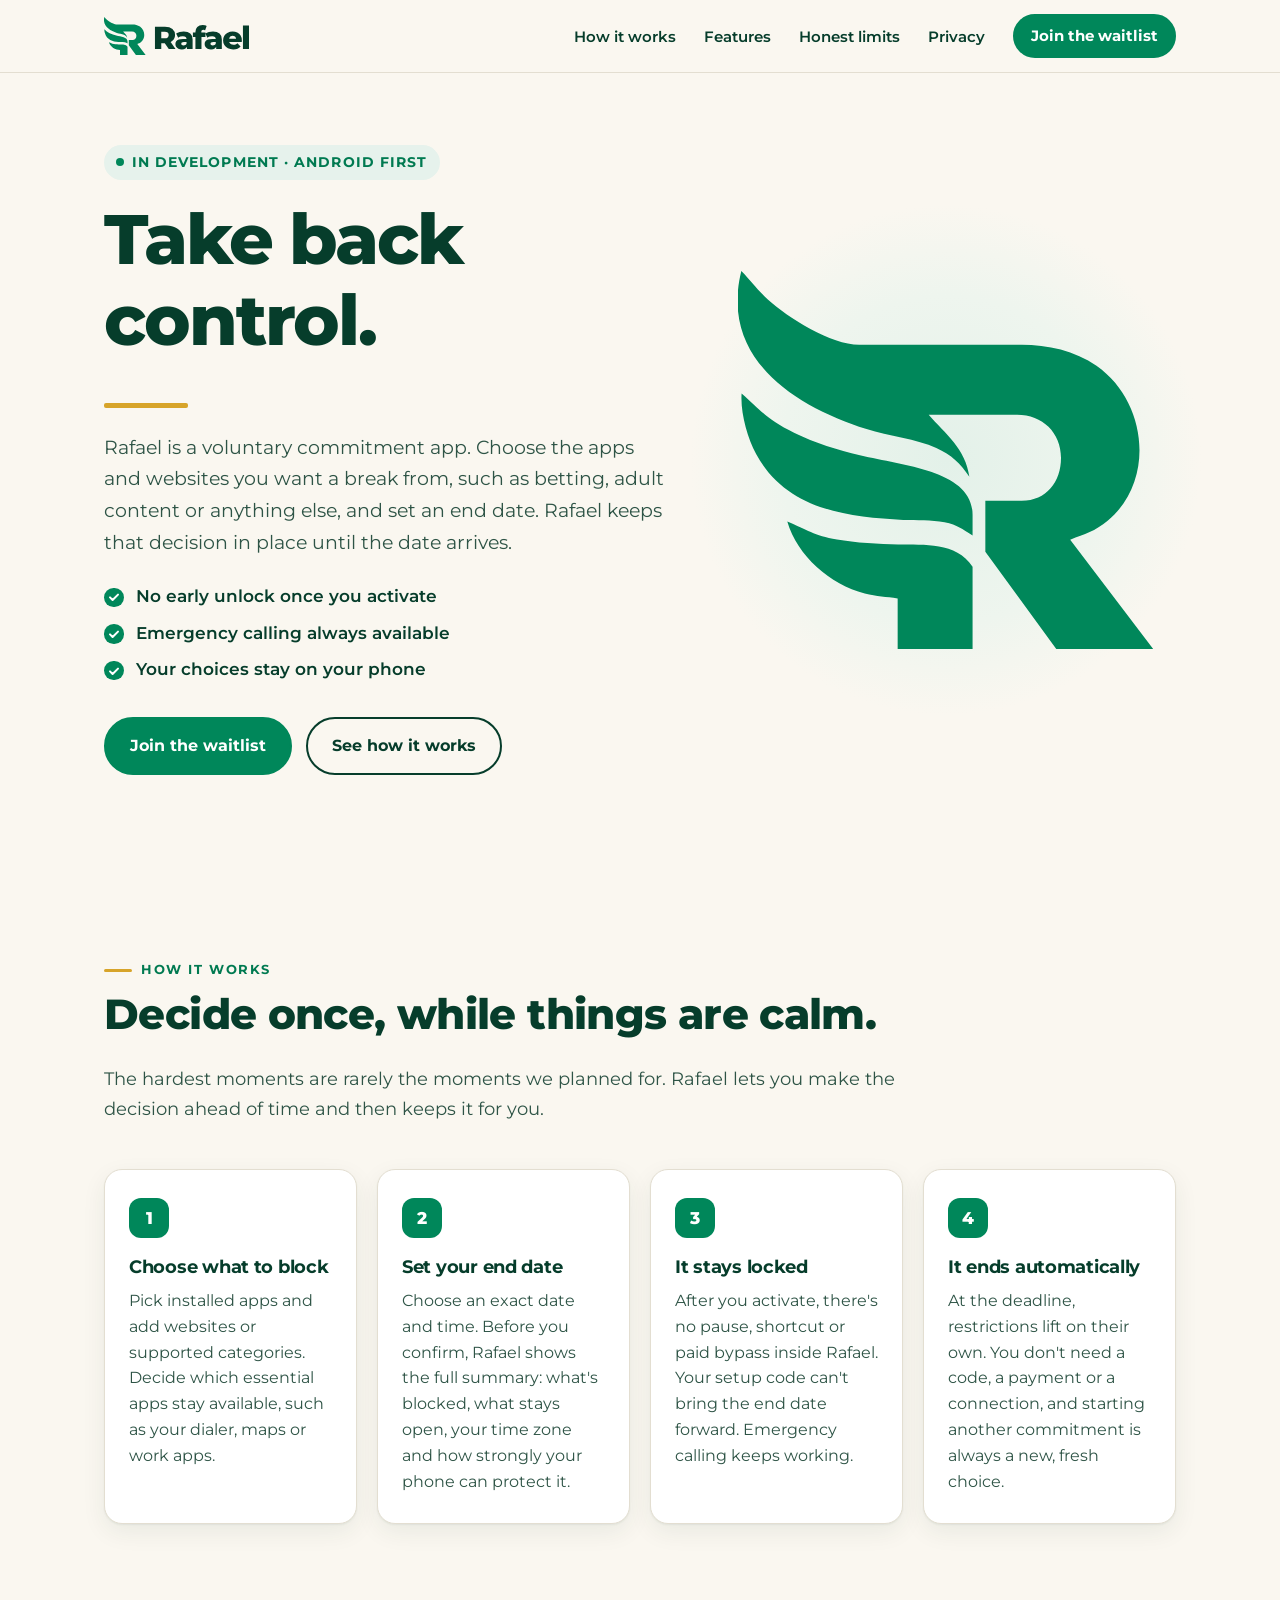
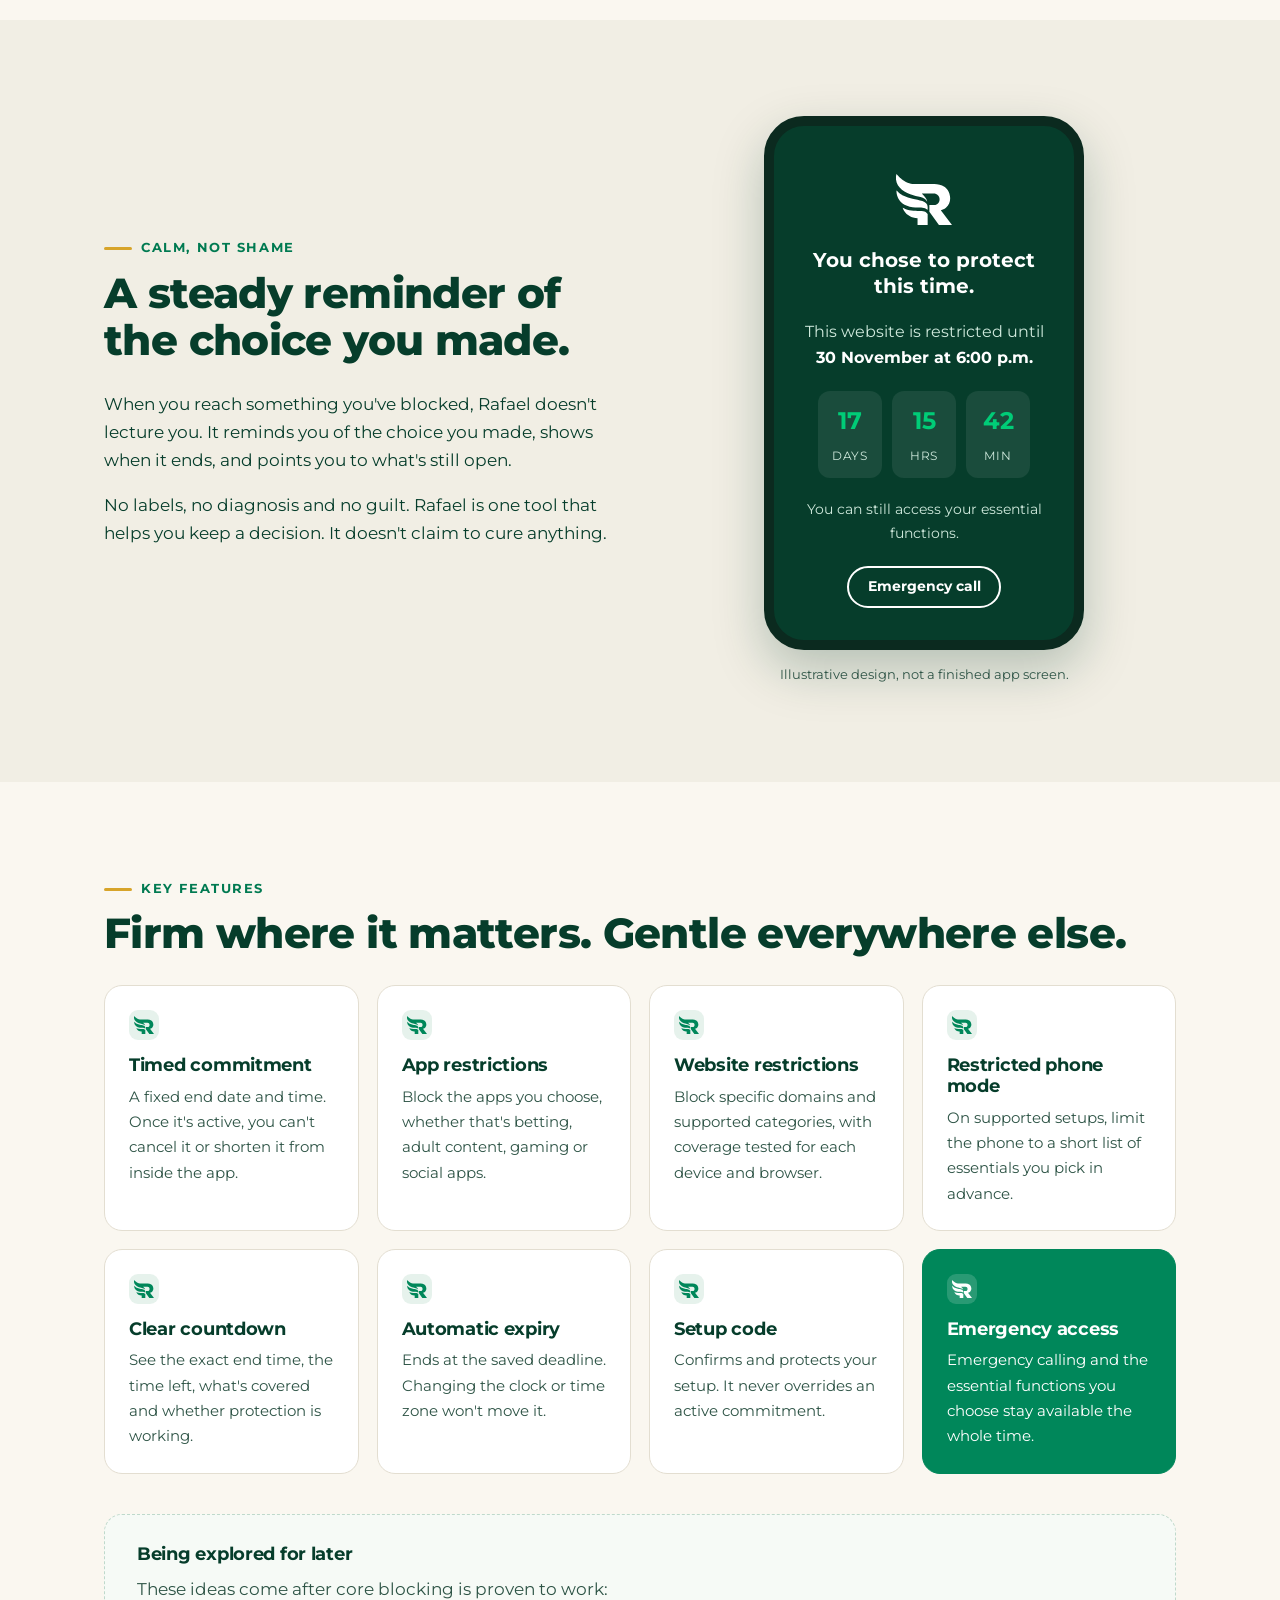
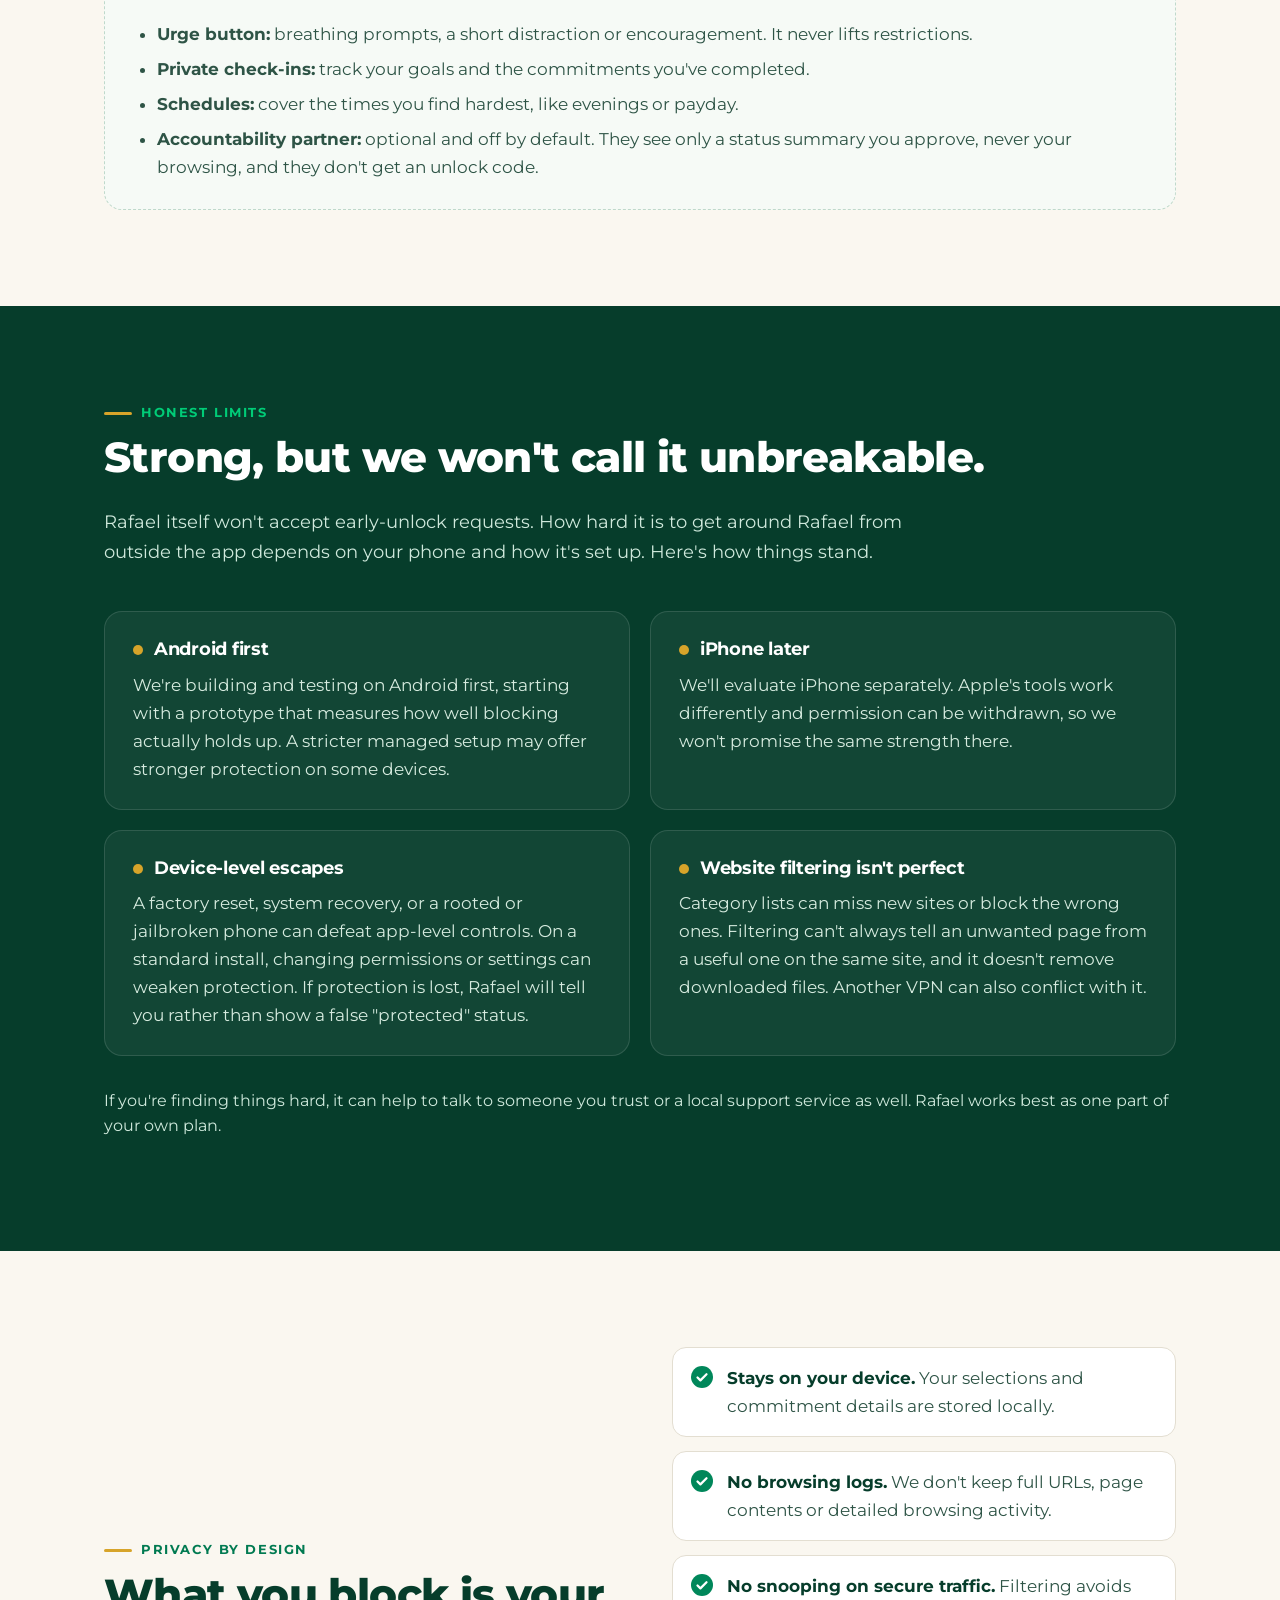
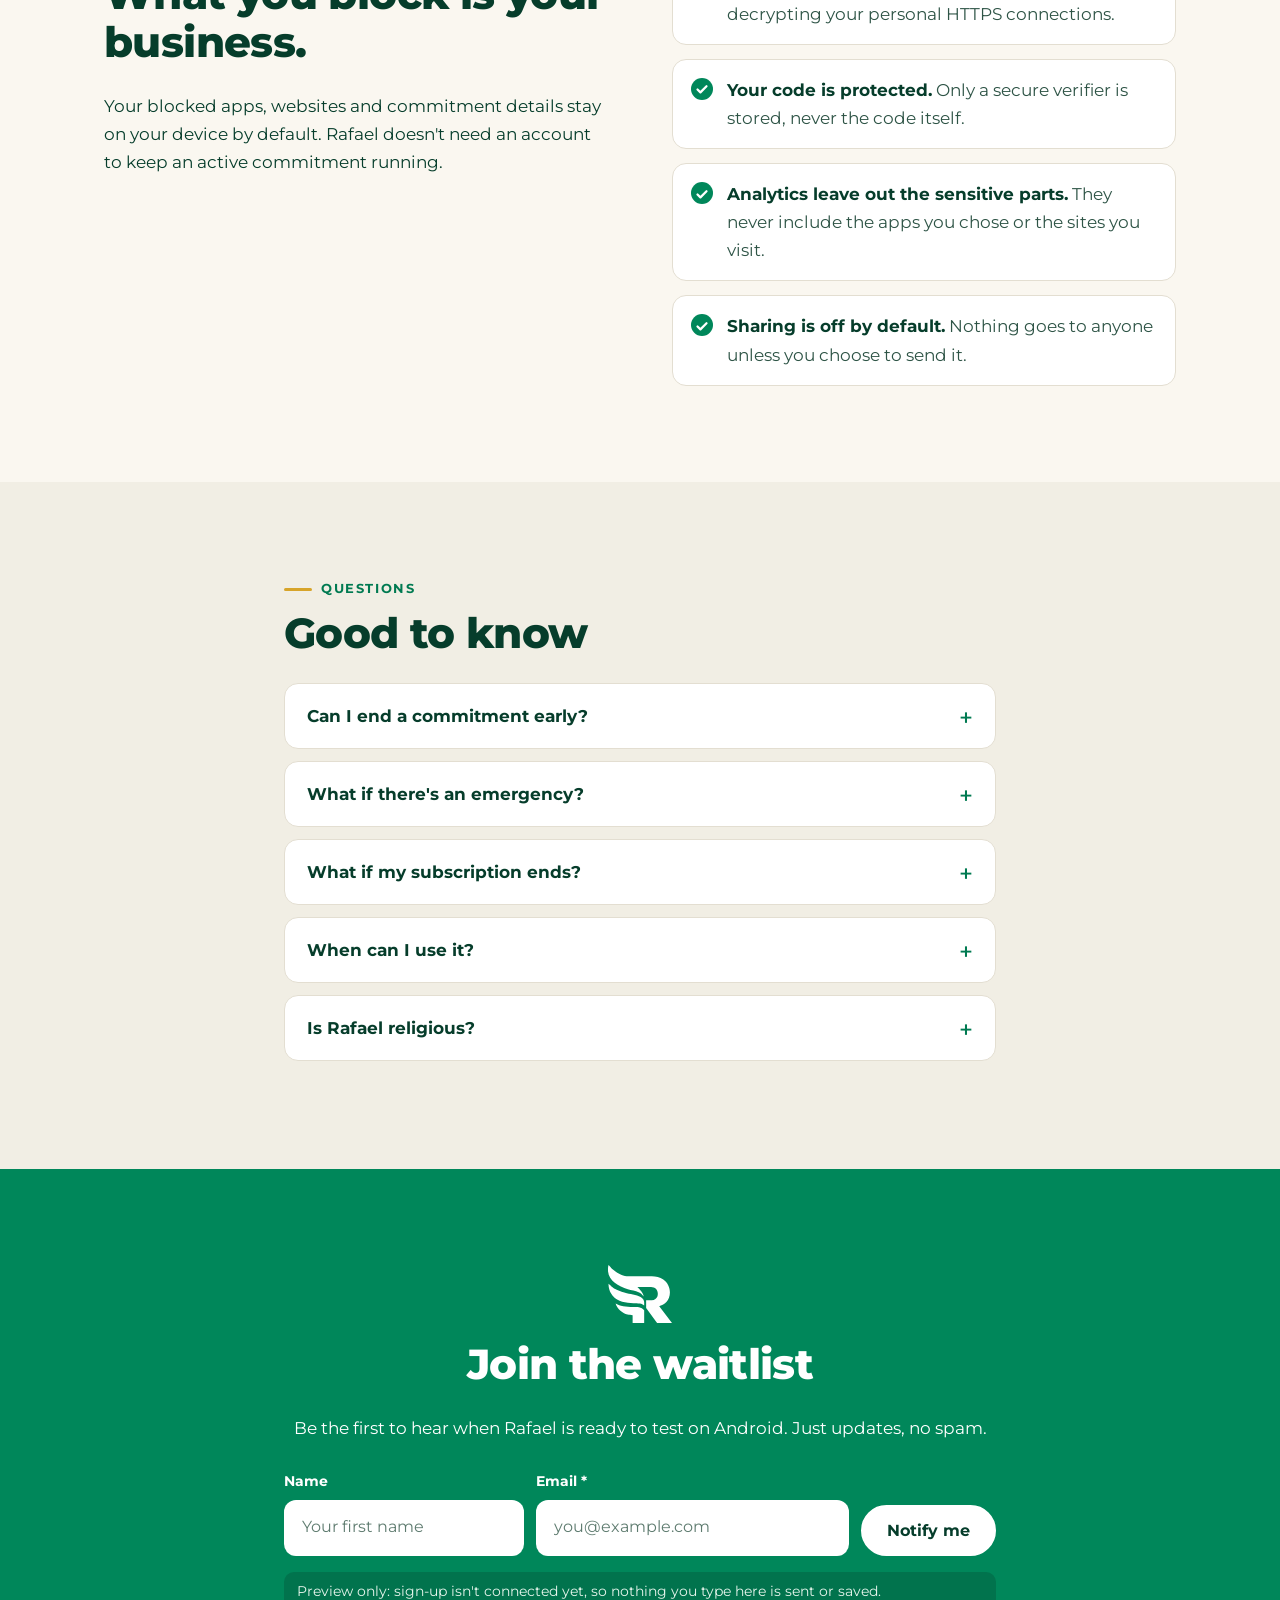
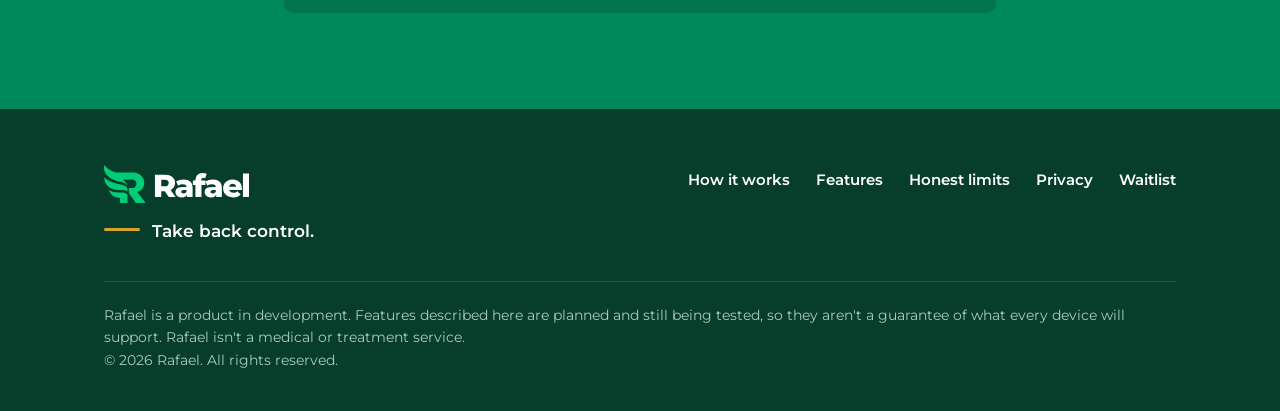
==== index.html @ dcd9e3f6 "Add Rafael landing page for GitHub Pages Static site at the repo root with a userafael.com CNAME and" ====
<!doctype html>
<html lang="en">
<head>
  <meta charset="utf-8">
  <meta name="viewport" content="width=device-width, initial-scale=1">
  <title>Rafael · Take back control.</title>
  <meta name="description" content="Rafael is a voluntary, timed commitment app. Choose the apps and websites you want a break from, set an end date, and Rafael holds the line until it ends. Android first.">
  <meta name="theme-color" content="#063D2B">

  <!-- Favicons -->
  <link rel="icon" href="favicon.ico" sizes="16x16 32x32 48x48">
  <link rel="icon" type="image/svg+xml" href="assets/icons/favicon.svg">
  <link rel="icon" type="image/png" sizes="32x32" href="assets/icons/favicon-32.png">
  <link rel="icon" type="image/png" sizes="16x16" href="assets/icons/favicon-16.png">
  <link rel="apple-touch-icon" sizes="180x180" href="assets/icons/apple-touch-icon.png">
  <link rel="manifest" href="site.webmanifest">

  <!-- Open Graph / social. Absolute URLs for userafael.com. -->
  <meta property="og:type" content="website">
  <meta property="og:site_name" content="Rafael">
  <meta property="og:title" content="Rafael · Take back control.">
  <meta property="og:description" content="A firm, private, timed commitment blocker for gambling, porn and other unwanted apps and websites. Android first.">
  <meta property="og:url" content="https://userafael.com/">
  <meta property="og:image" content="https://userafael.com/assets/img/og-image.png">
  <meta property="og:image:width" content="1200">
  <meta property="og:image:height" content="630">
  <meta property="og:image:alt" content="Rafael logo, a bold R with a guardian wing, and the tagline Take back control.">
  <meta name="twitter:card" content="summary_large_image">
  <meta name="twitter:title" content="Rafael · Take back control.">
  <meta name="twitter:description" content="A firm, private, timed commitment blocker. Android first.">
  <meta name="twitter:image" content="https://userafael.com/assets/img/og-image.png">

  <link rel="preload" href="assets/fonts/Montserrat-Variable-latin.woff2" as="font" type="font/woff2" crossorigin>
  <link rel="stylesheet" href="styles.css">
</head>
<body>
  <a class="skip" href="#main">Skip to content</a>

  <header class="site-header">
    <div class="wrap header-inner">
      <a class="brand" href="#top" aria-label="Rafael home"><img src="assets/img/logo.svg" alt="Rafael" width="150" height="38"></a>
      <nav class="nav" aria-label="Main">
        <button class="nav-toggle" aria-expanded="false" aria-controls="nav-links"><span class="sr-only">Menu</span><span class="bars" aria-hidden="true"></span></button>
        <ul id="nav-links">
          <li><a href="#how">How it works</a></li>
          <li><a href="#features">Features</a></li>
          <li><a href="#limits">Honest limits</a></li>
          <li><a href="#privacy">Privacy</a></li>
          <li><a class="btn btn-small" href="#waitlist">Join the waitlist</a></li>
        </ul>
      </nav>
    </div>
  </header>

  <main id="main">
    <!-- HERO -->
    <section class="hero" id="top">
      <div class="wrap hero-grid">
        <div class="hero-copy">
          <p class="eyebrow"><span class="dot" aria-hidden="true"></span> In development · Android first</p>
          <h1>Take back control.</h1>
          <span class="gold-rule" aria-hidden="true"></span>
          <p class="lead">Rafael is a voluntary commitment app. Choose the apps and websites you want a break from, such as betting, adult content or anything else, and set an end date. Rafael keeps that decision in place until the date arrives.</p>
          <ul class="hero-points">
            <li>No early unlock once you activate</li>
            <li>Emergency calling always available</li>
            <li>Your choices stay on your phone</li>
          </ul>
          <div class="cta-row">
            <a class="btn" href="#waitlist">Join the waitlist</a>
            <a class="btn btn-ghost" href="#how">See how it works</a>
          </div>
        </div>
        <div class="hero-art" aria-hidden="true">
          <div class="halo"></div>
          <img class="hero-mark" src="assets/img/mark-emerald.svg" alt="" width="439" height="400">
        </div>
      </div>
    </section>

    <!-- HOW IT WORKS -->
    <section class="section" id="how" aria-labelledby="how-title">
      <div class="wrap">
        <p class="kicker">How it works</p>
        <h2 id="how-title">Decide once, while things are calm.</h2>
        <p class="section-lead">The hardest moments are rarely the moments we planned for. Rafael lets you make the decision ahead of time and then keeps it for you.</p>
        <ol class="steps">
          <li class="step">
            <span class="step-n">1</span>
            <h3>Choose what to block</h3>
            <p>Pick installed apps and add websites or supported categories. Decide which essential apps stay available, such as your dialer, maps or work apps.</p>
          </li>
          <li class="step">
            <span class="step-n">2</span>
            <h3>Set your end date</h3>
            <p>Choose an exact date and time. Before you confirm, Rafael shows the full summary: what's blocked, what stays open, your time zone and how strongly your phone can protect it.</p>
          </li>
          <li class="step">
            <span class="step-n">3</span>
            <h3>It stays locked</h3>
            <p>After you activate, there's no pause, shortcut or paid bypass inside Rafael. Your setup code can't bring the end date forward. Emergency calling keeps working.</p>
          </li>
          <li class="step">
            <span class="step-n">4</span>
            <h3>It ends automatically</h3>
            <p>At the deadline, restrictions lift on their own. You don't need a code, a payment or a connection, and starting another commitment is always a new, fresh choice.</p>
          </li>
        </ol>
      </div>
    </section>

    <!-- BLOCKED SCREEN EXAMPLE -->
    <section class="section section-tint" aria-labelledby="calm-title">
      <div class="wrap split">
        <div>
          <p class="kicker">Calm, not shame</p>
          <h2 id="calm-title">A steady reminder of the choice you made.</h2>
          <p>When you reach something you've blocked, Rafael doesn't lecture you. It reminds you of the choice you made, shows when it ends, and points you to what's still open.</p>
          <p>No labels, no diagnosis and no guilt. Rafael is one tool that helps you keep a decision. It doesn't claim to cure anything.</p>
        </div>
        <figure class="phone" aria-label="Example of a Rafael blocked screen">
          <div class="phone-screen">
            <img src="assets/img/mark-white.svg" alt="" width="64" height="58" class="phone-mark">
            <p class="phone-title">You chose to protect this time.</p>
            <p class="phone-body">This website is restricted until <strong>30 November at 6:00&nbsp;p.m.</strong></p>
            <div class="phone-count" aria-hidden="true">
              <div><b>17</b><span>days</span></div><div><b>15</b><span>hrs</span></div><div><b>42</b><span>min</span></div>
            </div>
            <p class="phone-note">You can still access your essential functions.</p>
            <span class="phone-btn">Emergency call</span>
          </div>
          <figcaption>Illustrative design, not a finished app screen.</figcaption>
        </figure>
      </div>
    </section>

    <!-- FEATURES -->
    <section class="section" id="features" aria-labelledby="features-title">
      <div class="wrap">
        <p class="kicker">Key features</p>
        <h2 id="features-title">Firm where it matters. Gentle everywhere else.</h2>
        <div class="cards">
          <article class="card"><h3>Timed commitment</h3><p>A fixed end date and time. Once it's active, you can't cancel it or shorten it from inside the app.</p></article>
          <article class="card"><h3>App restrictions</h3><p>Block the apps you choose, whether that's betting, adult content, gaming or social apps.</p></article>
          <article class="card"><h3>Website restrictions</h3><p>Block specific domains and supported categories, with coverage tested for each device and browser.</p></article>
          <article class="card"><h3>Restricted phone mode</h3><p>On supported setups, limit the phone to a short list of essentials you pick in advance.</p></article>
          <article class="card"><h3>Clear countdown</h3><p>See the exact end time, the time left, what's covered and whether protection is working.</p></article>
          <article class="card"><h3>Automatic expiry</h3><p>Ends at the saved deadline. Changing the clock or time zone won't move it.</p></article>
          <article class="card"><h3>Setup code</h3><p>Confirms and protects your setup. It never overrides an active commitment.</p></article>
          <article class="card card-accent"><h3>Emergency access</h3><p>Emergency calling and the essential functions you choose stay available the whole time.</p></article>
        </div>
        <div class="later">
          <h3>Being explored for later</h3>
          <p>These ideas come after core blocking is proven to work:</p>
          <ul>
            <li><strong>Urge button:</strong> breathing prompts, a short distraction or encouragement. It never lifts restrictions.</li>
            <li><strong>Private check-ins:</strong> track your goals and the commitments you've completed.</li>
            <li><strong>Schedules:</strong> cover the times you find hardest, like evenings or payday.</li>
            <li><strong>Accountability partner:</strong> optional and off by default. They see only a status summary you approve, never your browsing, and they don't get an unlock code.</li>
          </ul>
        </div>
      </div>
    </section>

    <!-- HONEST LIMITS -->
    <section class="section section-forest" id="limits" aria-labelledby="limits-title">
      <div class="wrap">
        <p class="kicker kicker-light">Honest limits</p>
        <h2 id="limits-title">Strong, but we won't call it unbreakable.</h2>
        <p class="section-lead">Rafael itself won't accept early-unlock requests. How hard it is to get around Rafael from outside the app depends on your phone and how it's set up. Here's how things stand.</p>
        <div class="limits-grid">
          <div class="limit">
            <h3>Android first</h3>
            <p>We're building and testing on Android first, starting with a prototype that measures how well blocking actually holds up. A stricter managed setup may offer stronger protection on some devices.</p>
          </div>
          <div class="limit">
            <h3>iPhone later</h3>
            <p>We'll evaluate iPhone separately. Apple's tools work differently and permission can be withdrawn, so we won't promise the same strength there.</p>
          </div>
          <div class="limit">
            <h3>Device-level escapes</h3>
            <p>A factory reset, system recovery, or a rooted or jailbroken phone can defeat app-level controls. On a standard install, changing permissions or settings can weaken protection. If protection is lost, Rafael will tell you rather than show a false "protected" status.</p>
          </div>
          <div class="limit">
            <h3>Website filtering isn't perfect</h3>
            <p>Category lists can miss new sites or block the wrong ones. Filtering can't always tell an unwanted page from a useful one on the same site, and it doesn't remove downloaded files. Another VPN can also conflict with it.</p>
          </div>
        </div>
        <p class="fine">If you're finding things hard, it can help to talk to someone you trust or a local support service as well. Rafael works best as one part of your own plan.</p>
      </div>
    </section>

    <!-- PRIVACY -->
    <section class="section" id="privacy" aria-labelledby="privacy-title">
      <div class="wrap split">
        <div>
          <p class="kicker">Privacy by design</p>
          <h2 id="privacy-title">What you block is your business.</h2>
          <p>Your blocked apps, websites and commitment details stay on your device by default. Rafael doesn't need an account to keep an active commitment running.</p>
        </div>
        <ul class="checks">
          <li><strong>Stays on your device.</strong> Your selections and commitment details are stored locally.</li>
          <li><strong>No browsing logs.</strong> We don't keep full URLs, page contents or detailed browsing activity.</li>
          <li><strong>No snooping on secure traffic.</strong> Filtering avoids decrypting your personal HTTPS connections.</li>
          <li><strong>Your code is protected.</strong> Only a secure verifier is stored, never the code itself.</li>
          <li><strong>Analytics leave out the sensitive parts.</strong> They never include the apps you chose or the sites you visit.</li>
          <li><strong>Sharing is off by default.</strong> Nothing goes to anyone unless you choose to send it.</li>
        </ul>
      </div>
    </section>

    <!-- FAQ -->
    <section class="section section-tint" aria-labelledby="faq-title">
      <div class="wrap narrow">
        <p class="kicker">Questions</p>
        <h2 id="faq-title">Good to know</h2>
        <details><summary>Can I end a commitment early?</summary><p>No. That's the point. You can edit or cancel freely while you're still setting it up. Once you activate it, the end date is fixed. Rafael shows a clear summary and asks you to confirm before that point.</p></details>
        <details><summary>What if there's an emergency?</summary><p>Emergency calling stays available throughout, along with the essential apps you choose before you activate.</p></details>
        <details><summary>What if my subscription ends?</summary><p>An active commitment, and emergency access, never depends on payment. Your commitment ends at its deadline either way.</p></details>
        <details><summary>When can I use it?</summary><p>Rafael is in development. Android comes first, after testing on real devices. Join the waitlist to hear when there's something to try.</p></details>
        <details><summary>Is Rafael religious?</summary><p>The name is inspired by Raphael, who is associated with healing, and green reflects that. You don't need any faith to use Rafael.</p></details>
      </div>
    </section>

    <!-- WAITLIST -->
    <section class="section waitlist" id="waitlist" aria-labelledby="waitlist-title">
      <div class="wrap narrow center">
        <img src="assets/img/mark-white.svg" alt="" width="72" height="66" class="waitlist-mark">
        <h2 id="waitlist-title">Join the waitlist</h2>
        <p>Be the first to hear when Rafael is ready to test on Android. Just updates, no spam.</p>
        <!--
          TODO(backend): This form is a NON-FUNCTIONAL PLACEHOLDER.
          It does not send or store anything. Before launch:
            1. Choose a waitlist provider or endpoint and set the form's action/method (or wire main.js to POST).
            2. Add consent wording plus a privacy policy link, and double opt-in if required where you operate.
            3. Add spam protection (honeypot or captcha) and server-side validation.
            4. Remove the data-placeholder attribute and the "not connected yet" notice.
        -->
        <form class="form" id="waitlist-form" data-placeholder="true" novalidate>
          <div class="field">
            <label for="wl-name">Name</label>
            <input id="wl-name" name="name" type="text" autocomplete="given-name" placeholder="Your first name">
          </div>
          <div class="field">
            <label for="wl-email">Email <span aria-hidden="true">*</span></label>
            <input id="wl-email" name="email" type="email" autocomplete="email" required placeholder="you@example.com">
          </div>
          <button class="btn btn-light" type="submit">Notify me</button>
          <p class="form-note" id="form-status" role="status" aria-live="polite">Preview only: sign-up isn't connected yet, so nothing you type here is sent or saved.</p>
        </form>
      </div>
    </section>
  </main>

  <footer class="site-footer">
    <div class="wrap footer-grid">
      <div>
        <img src="assets/img/logo-reversed.svg" alt="Rafael" width="150" height="38">
        <p class="footer-tag"><span class="gold-rule small" aria-hidden="true"></span>Take back control.</p>
      </div>
      <nav aria-label="Footer">
        <ul>
          <li><a href="#how">How it works</a></li>
          <li><a href="#features">Features</a></li>
          <li><a href="#limits">Honest limits</a></li>
          <li><a href="#privacy">Privacy</a></li>
          <li><a href="#waitlist">Waitlist</a></li>
        </ul>
      </nav>
      <p class="footer-fine">Rafael is a product in development. Features described here are planned and still being tested, so they aren't a guarantee of what every device will support. Rafael isn't a medical or treatment service.<br>© 2026 Rafael. All rights reserved.</p>
    </div>
  </footer>

  <script src="main.js" defer></script>
</body>
</html>
---- styles.css ----
/* Rafael landing page. Brand colours from the Rafael App & Brand Guide v1 */
@font-face {
  font-family: "Montserrat";
  src: url("assets/fonts/Montserrat-Variable-latin.woff2") format("woff2");
  font-weight: 100 900; font-style: normal; font-display: swap;
}
:root {
  --emerald: #00875A;      /* primary; white text on it = 4.55:1 */
  --emerald-ink: #007A51;  /* emerald for small text on warm white (5.0:1) */
  --forest: #063D2B;       /* wordmark, dark backgrounds, body text (11.5:1) */
  --warm: #FAF7F0;
  --white: #FFFFFF;
  --gold: #D7A42A;         /* decorative accents only */
  --bright: #00CC77;       /* mark on forest (from concept lockup) */
  --muted: #2E5446;
  --tint: #F1EEE4;
  --line: #E3DED1;
  --radius: 18px;
  --shadow: 0 1px 2px rgba(6,61,43,.06), 0 8px 24px rgba(6,61,43,.07);
  --wrap: 1120px;
}
*,*::before,*::after { box-sizing: border-box; }
html { scroll-behavior: smooth; -webkit-text-size-adjust: 100%; }
@media (prefers-reduced-motion: reduce) { html { scroll-behavior: auto; } }
body {
  margin: 0; background: var(--warm); color: var(--forest);
  font-family: "Montserrat", system-ui, -apple-system, "Segoe UI", Roboto, sans-serif;
  font-size: 1.0625rem; line-height: 1.65;
}
img { max-width: 100%; height: auto; display: block; }
a { color: var(--emerald-ink); }
h1, h2, h3 { line-height: 1.15; margin: 0 0 .6em; letter-spacing: -0.015em; }
h1 { font-size: clamp(2.6rem, 6vw, 4.4rem); font-weight: 800; letter-spacing: -0.03em; }
h2 { font-size: clamp(1.8rem, 3.6vw, 2.6rem); font-weight: 800; }
h3 { font-size: 1.15rem; font-weight: 700; }
p { margin: 0 0 1em; }
.wrap { max-width: var(--wrap); margin: 0 auto; padding: 0 24px; }
.narrow { max-width: 760px; }
.center { text-align: center; }
.sr-only { position: absolute; width: 1px; height: 1px; overflow: hidden; clip: rect(0 0 0 0); white-space: nowrap; }
.skip { position: absolute; left: -999px; top: 8px; background: var(--forest); color: #fff; padding: 8px 14px; border-radius: 8px; z-index: 100; }
.skip:focus { left: 8px; }
:focus-visible { outline: 3px solid var(--gold); outline-offset: 3px; border-radius: 6px; }

/* Buttons */
.btn {
  display: inline-flex; align-items: center; justify-content: center; gap: .5em;
  background: var(--emerald); color: var(--white); text-decoration: none; font-weight: 700;
  padding: .85em 1.5em; border-radius: 999px; border: 2px solid var(--emerald);
  font-size: 1rem; font-family: inherit; cursor: pointer; transition: background .15s, transform .15s;
}
.btn:hover { background: #00744E; border-color: #00744E; }
.btn:active { transform: translateY(1px); }
.btn-ghost { background: transparent; color: var(--forest); border-color: var(--forest); }
.btn-ghost:hover { background: var(--forest); color: var(--white); border-color: var(--forest); }
.btn-small { padding: .55em 1.1em; font-size: .92rem; }
.btn-light { background: var(--white); color: var(--forest); border-color: var(--white); }
.btn-light:hover { background: var(--warm); border-color: var(--warm); }

/* Header */
.site-header { position: sticky; top: 0; z-index: 50; background: rgba(250,247,240,.92); backdrop-filter: saturate(1.4) blur(10px); border-bottom: 1px solid var(--line); }
.header-inner { display: flex; align-items: center; justify-content: space-between; height: 72px; }
.brand img { height: 38px; width: auto; }
.nav ul { list-style: none; display: flex; align-items: center; gap: 28px; margin: 0; padding: 0; }
.nav a:not(.btn) { color: var(--forest); text-decoration: none; font-weight: 600; font-size: .95rem; }
.nav a:not(.btn):hover { color: var(--emerald-ink); }
.nav-toggle { display: none; background: none; border: 0; width: 44px; height: 44px; cursor: pointer; }
.bars, .bars::before, .bars::after { display: block; width: 24px; height: 2.5px; background: var(--forest); border-radius: 2px; position: relative; content: ""; transition: transform .2s; }
.bars::before { position: absolute; top: -7px; } .bars::after { position: absolute; top: 7px; }
.nav-toggle[aria-expanded="true"] .bars { background: transparent; }
.nav-toggle[aria-expanded="true"] .bars::before { transform: translateY(7px) rotate(45deg); }
.nav-toggle[aria-expanded="true"] .bars::after { transform: translateY(-7px) rotate(-45deg); }

/* Hero */
.hero { padding: 72px 0 88px; overflow: hidden; }
.hero-grid { display: grid; grid-template-columns: 1.1fr .9fr; gap: 48px; align-items: center; }
.eyebrow { display: inline-flex; align-items: center; gap: .55em; font-size: .85rem; font-weight: 700; letter-spacing: .08em; text-transform: uppercase; color: var(--emerald-ink); background: #E6F2EC; padding: .45em .9em; border-radius: 999px; margin-bottom: 1.4em; }
.dot { width: 8px; height: 8px; border-radius: 50%; background: var(--emerald); }
.gold-rule { display: block; width: 84px; height: 5px; border-radius: 2px; background: var(--gold); margin: 0 0 1.4em; }
.gold-rule.small { display: inline-block; width: 36px; height: 3px; margin: 0 .7em .3em 0; vertical-align: middle; }
.lead { font-size: 1.2rem; color: var(--muted); max-width: 36em; }
.hero-points { list-style: none; padding: 0; margin: 1.4em 0 2em; display: grid; gap: .5em; }
.hero-points li { padding-left: 1.9em; position: relative; font-weight: 600; }
.hero-points li::before { content: ""; position: absolute; left: 0; top: .32em; width: 1.15em; height: 1.15em; border-radius: 50%; background: var(--emerald) url("data:image/svg+xml,%3Csvg xmlns='http://www.w3.org/2000/svg' viewBox='0 0 16 16'%3E%3Cpath d='M4 8.4l2.6 2.6L12 5.6' fill='none' stroke='white' stroke-width='2' stroke-linecap='round' stroke-linejoin='round'/%3E%3C/svg%3E") center/80% no-repeat; }
.cta-row { display: flex; flex-wrap: wrap; gap: 14px; }
.hero-art { position: relative; display: grid; place-items: center; min-height: 380px; }
.halo { position: absolute; width: 112%; aspect-ratio: 1; border-radius: 50%; background: radial-gradient(circle at 50% 50%, #E3F1E9 0%, #EEF5EE 45%, rgba(250,247,240,0) 70%); }
.hero-mark { position: relative; width: min(420px, 90%); }

/* Sections */
.section { padding: 96px 0; }
.section-tint { background: var(--tint); }
.section-forest { background: var(--forest); color: #E8F2EC; }
.section-forest h2, .section-forest h3 { color: var(--white); }
.kicker { font-size: .82rem; font-weight: 700; letter-spacing: .12em; text-transform: uppercase; color: var(--emerald-ink); margin-bottom: .8em; }
.kicker::before { content: ""; display: inline-block; width: 28px; height: 3px; background: var(--gold); border-radius: 2px; vertical-align: middle; margin-right: .7em; }
.kicker-light { color: var(--bright); }
.section-lead { font-size: 1.15rem; max-width: 44em; color: var(--muted); margin-bottom: 2.4em; }
.section-forest .section-lead { color: #CFE9DC; }

/* Steps */
.steps { list-style: none; padding: 0; margin: 0; display: grid; grid-template-columns: repeat(4, 1fr); gap: 20px; counter-reset: s; }
.step { background: var(--white); border: 1px solid var(--line); border-radius: var(--radius); padding: 28px 24px; box-shadow: var(--shadow); position: relative; }
.step-n { display: inline-grid; place-items: center; width: 40px; height: 40px; border-radius: 12px; background: var(--emerald); color: #fff; font-weight: 800; margin-bottom: 18px; }
.step p { color: var(--muted); font-size: .98rem; margin: 0; }

/* Split */
.split { display: grid; grid-template-columns: 1fr 1fr; gap: 64px; align-items: center; }

/* Phone mock */
.phone { margin: 0 auto; width: min(320px, 100%); }
.phone-screen { background: var(--forest); color: #fff; border-radius: 40px; padding: 48px 28px 32px; text-align: center; border: 10px solid #0B2A1F; box-shadow: 0 20px 50px rgba(6,61,43,.25); }
.phone-mark { width: 56px; margin: 0 auto 22px; }
.phone-title { font-size: 1.25rem; font-weight: 700; line-height: 1.3; }
.phone-body { color: #CFE9DC; font-size: .98rem; }
.phone-body strong { color: #fff; }
.phone-count { display: flex; justify-content: center; gap: 10px; margin: 20px 0; }
.phone-count div { background: rgba(255,255,255,.08); border-radius: 12px; padding: 10px 12px; min-width: 64px; }
.phone-count b { display: block; font-size: 1.5rem; color: var(--bright); }
.phone-count span { font-size: .75rem; color: #CFE9DC; text-transform: uppercase; letter-spacing: .08em; }
.phone-note { font-size: .9rem; color: #CFE9DC; }
.phone-btn { display: inline-block; margin-top: 6px; border: 2px solid #fff; border-radius: 999px; padding: .5em 1.3em; font-weight: 700; font-size: .9rem; }
.phone figcaption { text-align: center; font-size: .82rem; color: var(--muted); margin-top: 14px; }

/* Cards */
.cards { display: grid; grid-template-columns: repeat(4, 1fr); gap: 18px; margin-top: 1.6em; }
.card { background: var(--white); border: 1px solid var(--line); border-radius: var(--radius); padding: 24px; }
.card h3 { margin-bottom: .45em; }
.card h3::before { content: ""; display: block; width: 30px; height: 30px; margin-bottom: 14px; border-radius: 9px; background: #E6F2EC url("assets/img/mark-emerald.svg") center/66% no-repeat; }
.card p { color: var(--muted); font-size: .96rem; margin: 0; }
.card-accent { background: var(--emerald); border-color: var(--emerald); }
.card-accent h3, .card-accent p { color: #fff; }
.card-accent h3::before { background: rgba(255,255,255,.16) url("assets/img/mark-white.svg") center/66% no-repeat; }
.later { margin-top: 40px; padding: 28px 32px; border-radius: var(--radius); border: 1.5px dashed #BFD9CB; background: #F6FAF6; }
.later ul { margin: 0; padding-left: 1.2em; display: grid; gap: .4em; color: var(--muted); }
.later p { color: var(--muted); }

/* Limits */
.limits-grid { display: grid; grid-template-columns: repeat(2, 1fr); gap: 20px; }
.limit { background: rgba(255,255,255,.05); border: 1px solid rgba(255,255,255,.12); border-radius: var(--radius); padding: 26px 28px; }
.limit p { color: #D6EBDF; margin: 0; }
.limit h3::before { content: ""; display: inline-block; width: 10px; height: 10px; border-radius: 50%; background: var(--gold); margin-right: .6em; vertical-align: middle; }
.fine { margin-top: 2em; color: #CFE9DC; font-size: .98rem; }

/* Privacy checks */
.checks { list-style: none; padding: 0; margin: 0; display: grid; gap: 14px; }
.checks li { background: var(--white); border: 1px solid var(--line); border-radius: 14px; padding: 16px 18px 16px 54px; position: relative; color: var(--muted); }
.checks li strong { color: var(--forest); }
.checks li::before { content: ""; position: absolute; left: 18px; top: 18px; width: 22px; height: 22px; border-radius: 50%; background: var(--emerald) url("data:image/svg+xml,%3Csvg xmlns='http://www.w3.org/2000/svg' viewBox='0 0 16 16'%3E%3Cpath d='M4 8.4l2.6 2.6L12 5.6' fill='none' stroke='white' stroke-width='2' stroke-linecap='round' stroke-linejoin='round'/%3E%3C/svg%3E") center/80% no-repeat; }

/* FAQ */
details { background: var(--white); border: 1px solid var(--line); border-radius: 14px; padding: 0 22px; margin-bottom: 12px; }
summary { cursor: pointer; font-weight: 700; padding: 18px 0; list-style: none; position: relative; padding-right: 32px; }
summary::-webkit-details-marker { display: none; }
summary::after { content: "+"; position: absolute; right: 0; top: 14px; font-size: 1.5rem; color: var(--emerald-ink); font-weight: 500; }
details[open] summary::after { content: "−"; }
details p { color: var(--muted); padding-bottom: 6px; }

/* Waitlist */
.waitlist { background: var(--emerald); color: #fff; }
.waitlist h2 { color: #fff; }
.waitlist-mark { width: 64px; margin: 0 auto 18px; }
.form { margin: 28px auto 0; display: grid; grid-template-columns: 1fr 1.3fr auto; gap: 12px; align-items: end; text-align: left; max-width: 720px; }
.field label { display: block; font-weight: 700; font-size: .9rem; margin-bottom: 6px; }
.field input { width: 100%; font: inherit; font-size: 1rem; padding: .8em 1em; border-radius: 12px; border: 2px solid transparent; background: #fff; color: var(--forest); }
.field input::placeholder { color: #5E7B6F; }
.field input:focus { outline: none; border-color: var(--gold); }
.form-note { grid-column: 1 / -1; font-size: .9rem; color: #E6F5EC; margin: 4px 0 0; background: rgba(6,61,43,.28); border-radius: 10px; padding: .6em .9em; }

/* Footer */
.site-footer { background: var(--forest); color: #CFE9DC; padding: 56px 0 40px; }
.footer-grid { display: grid; grid-template-columns: 1fr auto; gap: 28px 48px; align-items: start; }
.site-footer img { height: 38px; width: auto; }
.footer-tag { margin: 14px 0 0; font-weight: 600; color: #fff; }
.site-footer ul { list-style: none; padding: 0; margin: 0; display: flex; flex-wrap: wrap; gap: 10px 26px; }
.site-footer a { color: #fff; text-decoration: none; font-weight: 600; font-size: .95rem; }
.site-footer a:hover { color: var(--bright); }
.footer-fine { grid-column: 1 / -1; border-top: 1px solid rgba(255,255,255,.12); padding-top: 22px; font-size: .85rem; color: #A9CDBB; margin: 8px 0 0; }

/* Responsive */
@media (max-width: 1000px) {
  .steps, .cards { grid-template-columns: repeat(2, 1fr); }
}
@media (max-width: 860px) {
  .nav-toggle { display: grid; place-items: center; }
  .nav ul { display: none; position: absolute; top: 72px; left: 0; right: 0; flex-direction: column; align-items: stretch; gap: 0; background: var(--warm); border-bottom: 1px solid var(--line); padding: 8px 24px 20px; }
  .nav ul.open { display: flex; }
  .nav ul li a:not(.btn) { display: block; padding: 12px 0; border-bottom: 1px solid var(--line); }
  .nav ul li .btn { margin-top: 14px; width: 100%; }
  .hero { padding: 40px 0 64px; }
  .hero-grid, .split { grid-template-columns: 1fr; gap: 32px; }
  .hero-art { order: -1; min-height: 0; }
  .hero-mark { width: min(220px, 60%); }
  .halo { width: 80%; }
  .section { padding: 68px 0; }
  .limits-grid { grid-template-columns: 1fr; }
  .form { grid-template-columns: 1fr; }
  .form .btn { width: 100%; }
  .footer-grid { grid-template-columns: 1fr; }
}
@media (max-width: 560px) {
  body { font-size: 1rem; }
  .steps, .cards { grid-template-columns: 1fr; }
  .lead { font-size: 1.08rem; }
  .later { padding: 22px; }
}
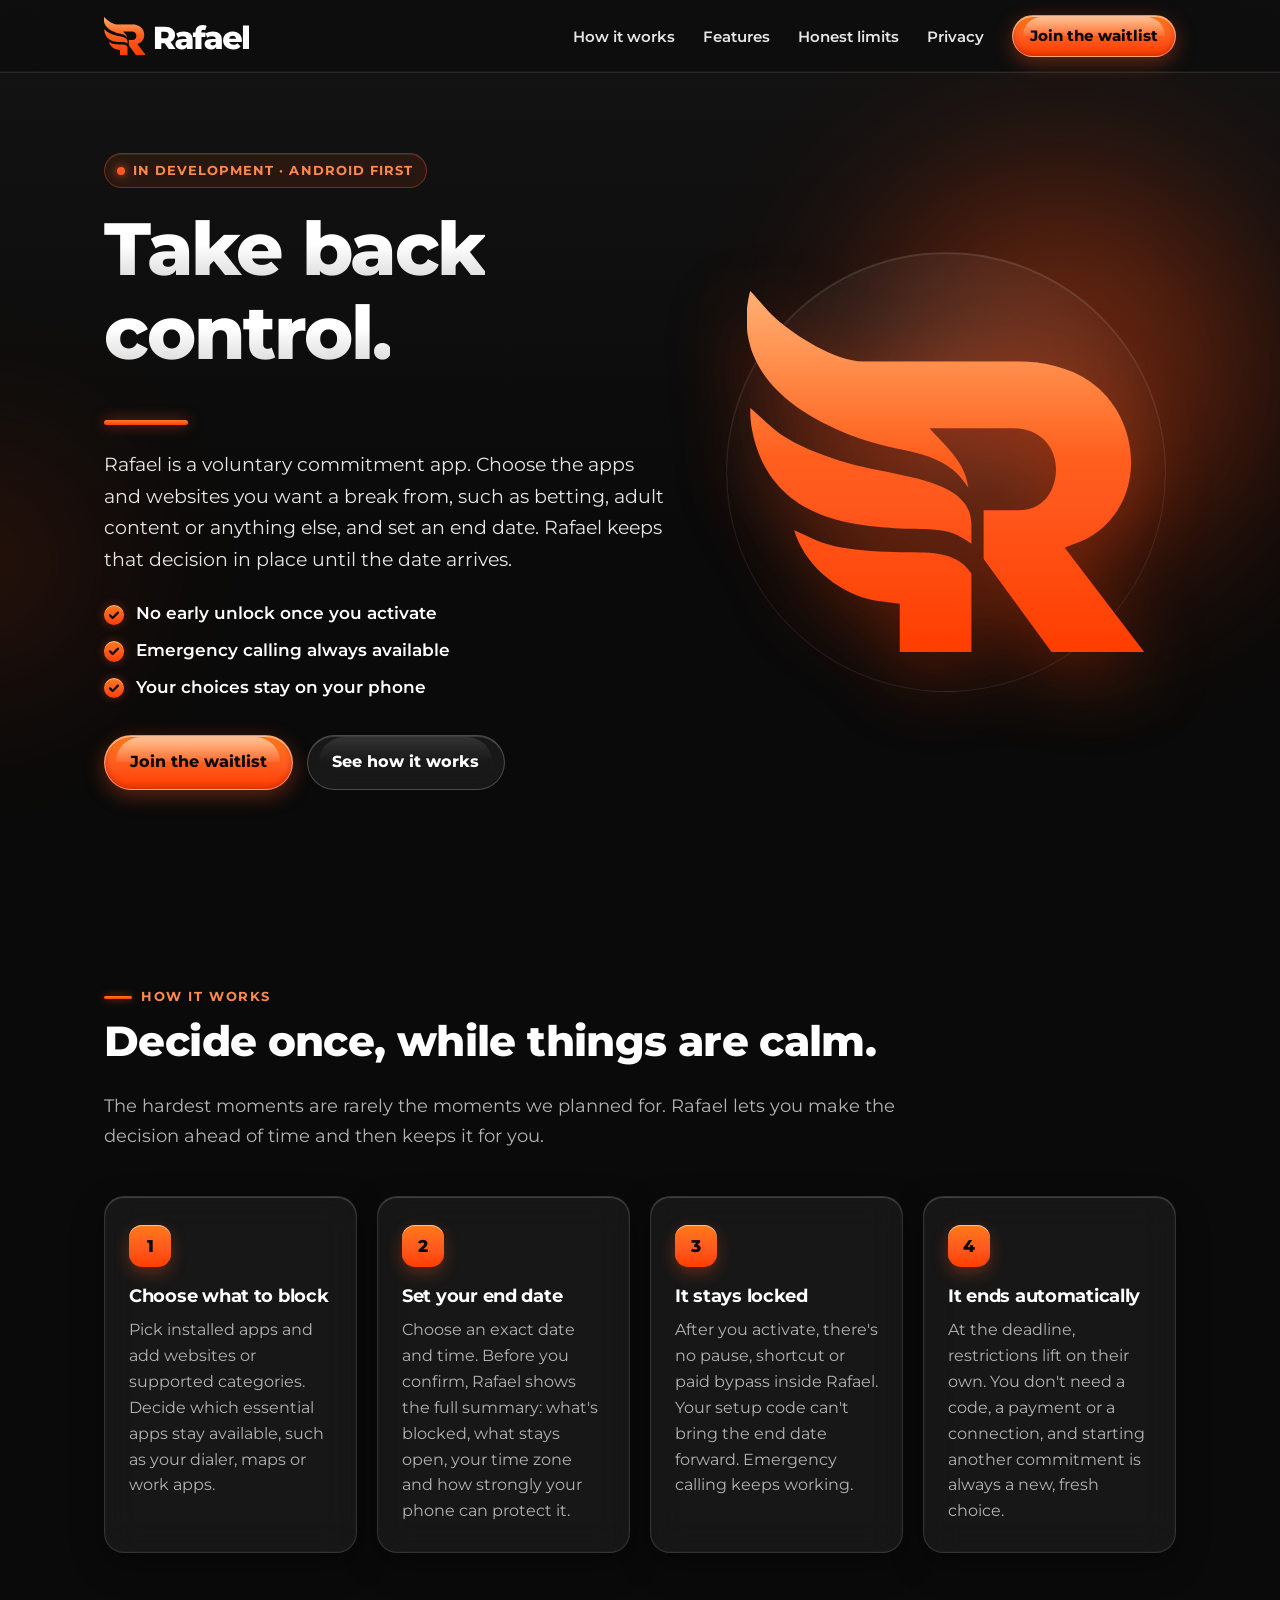
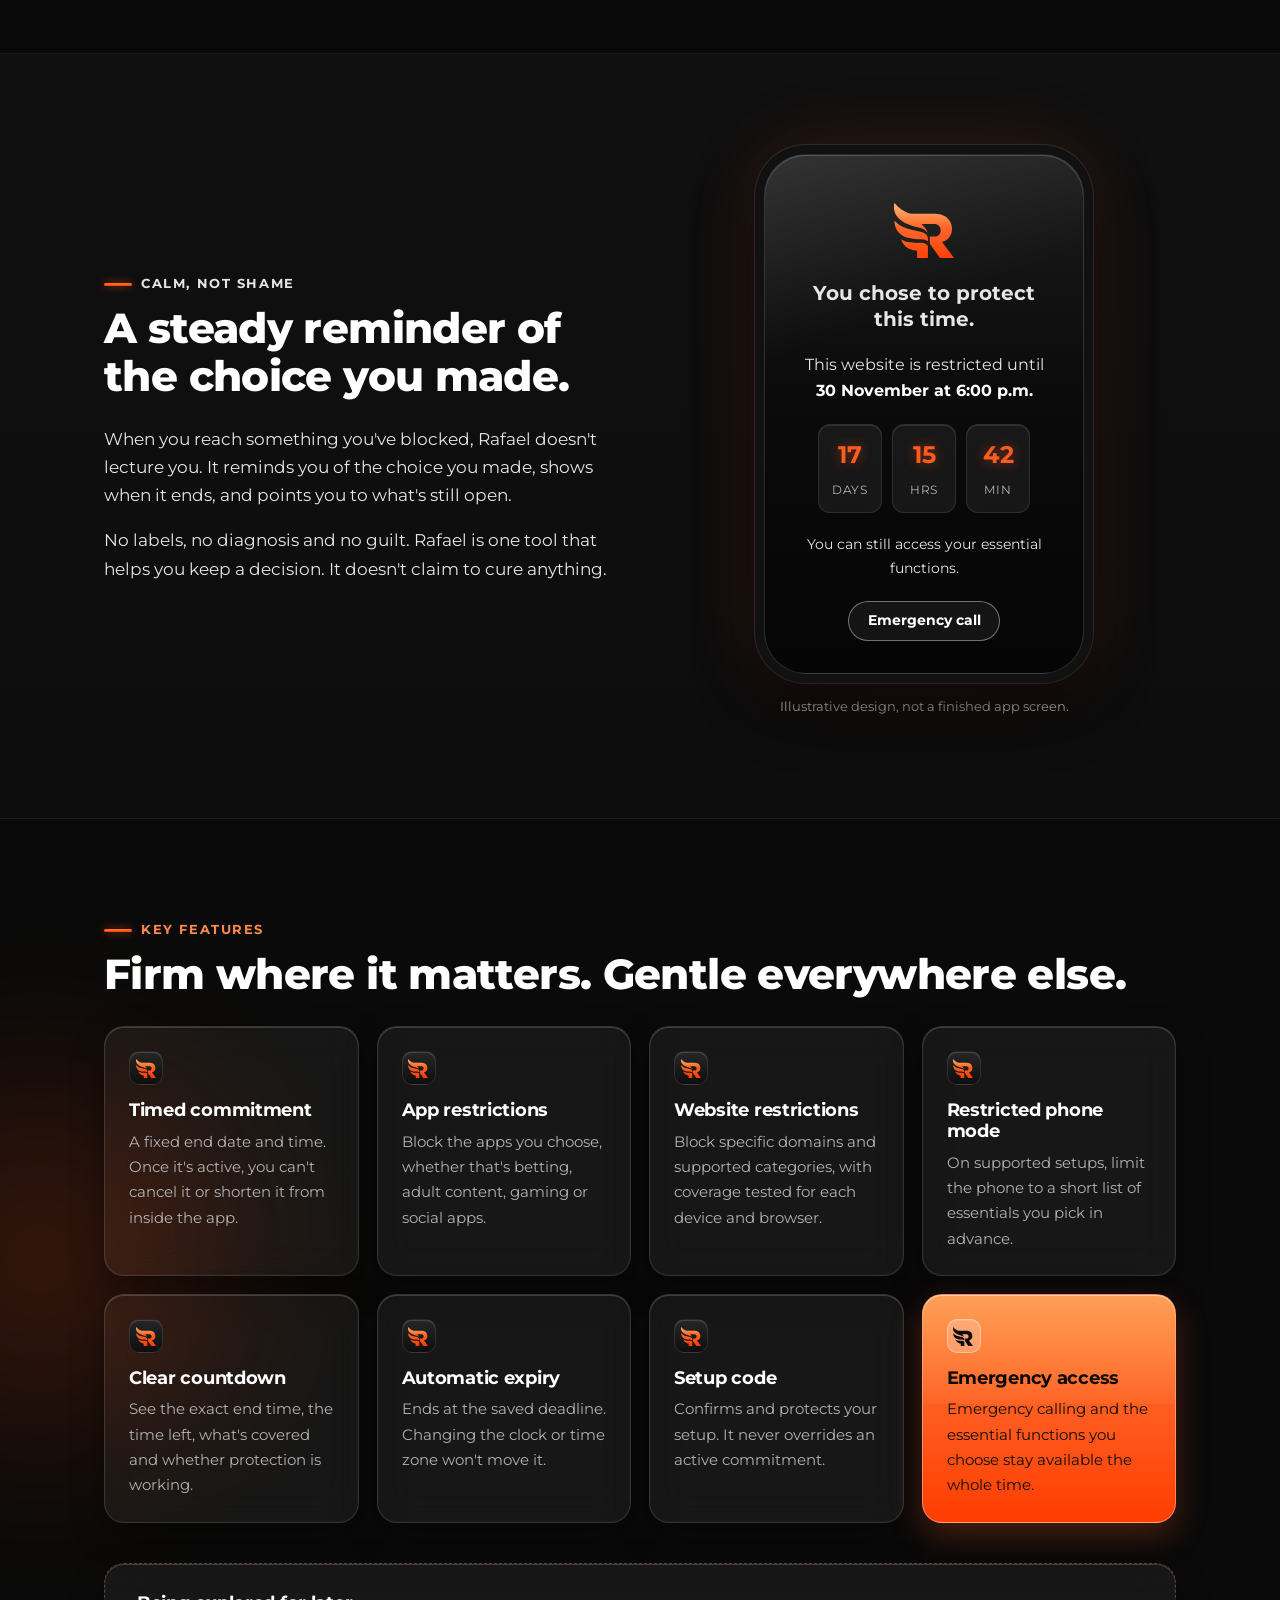
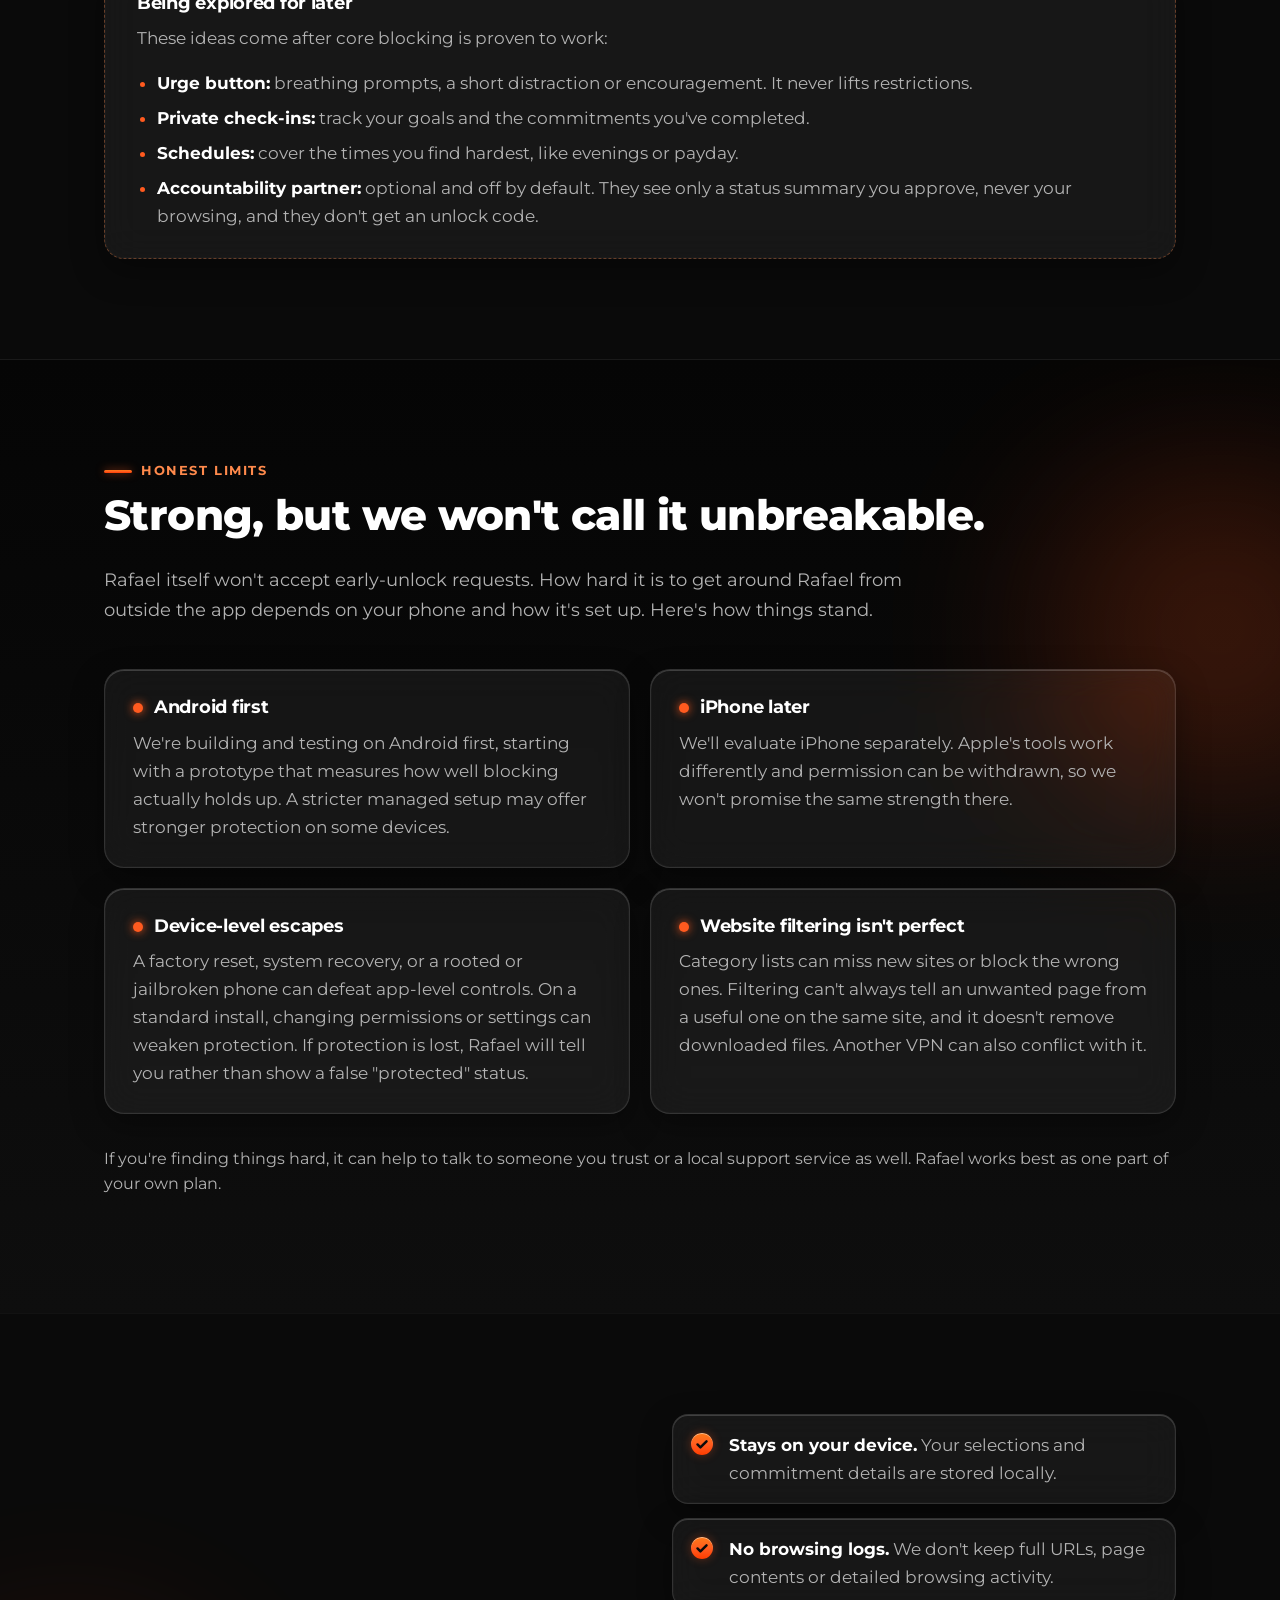
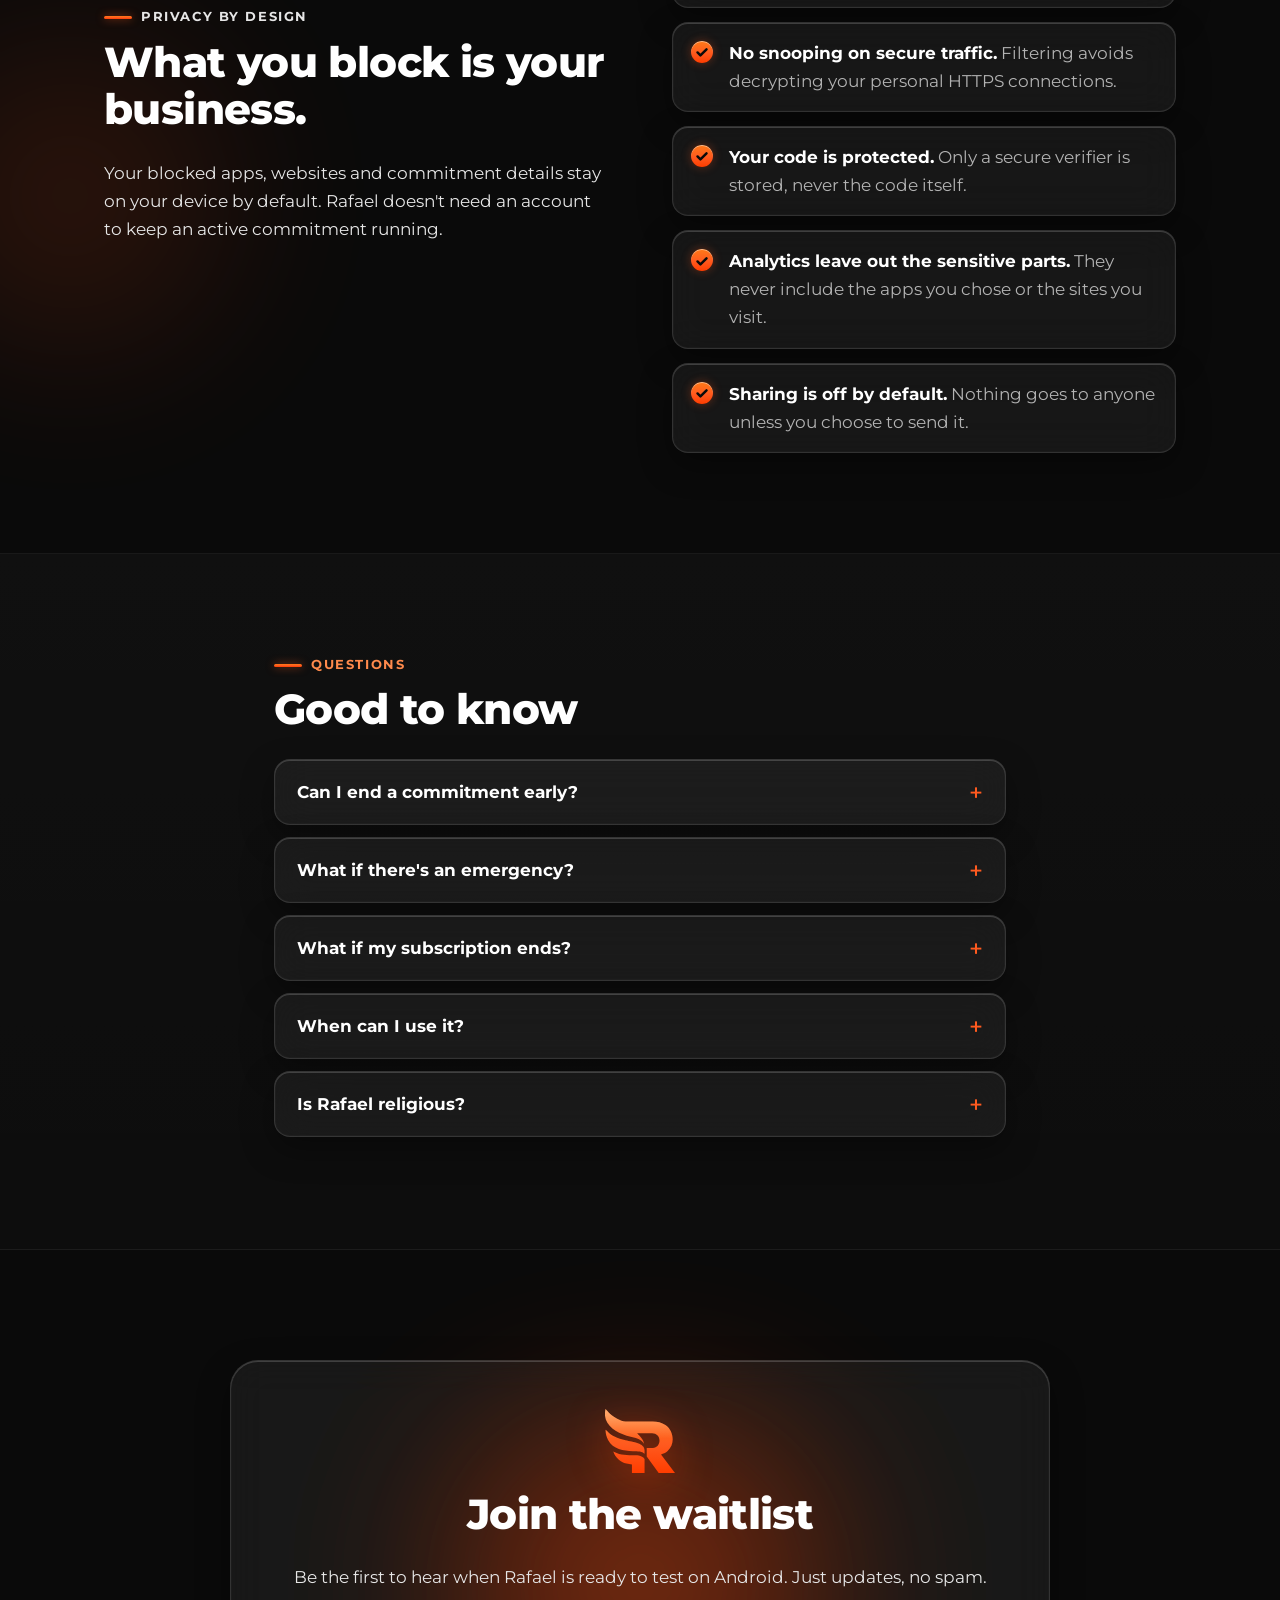
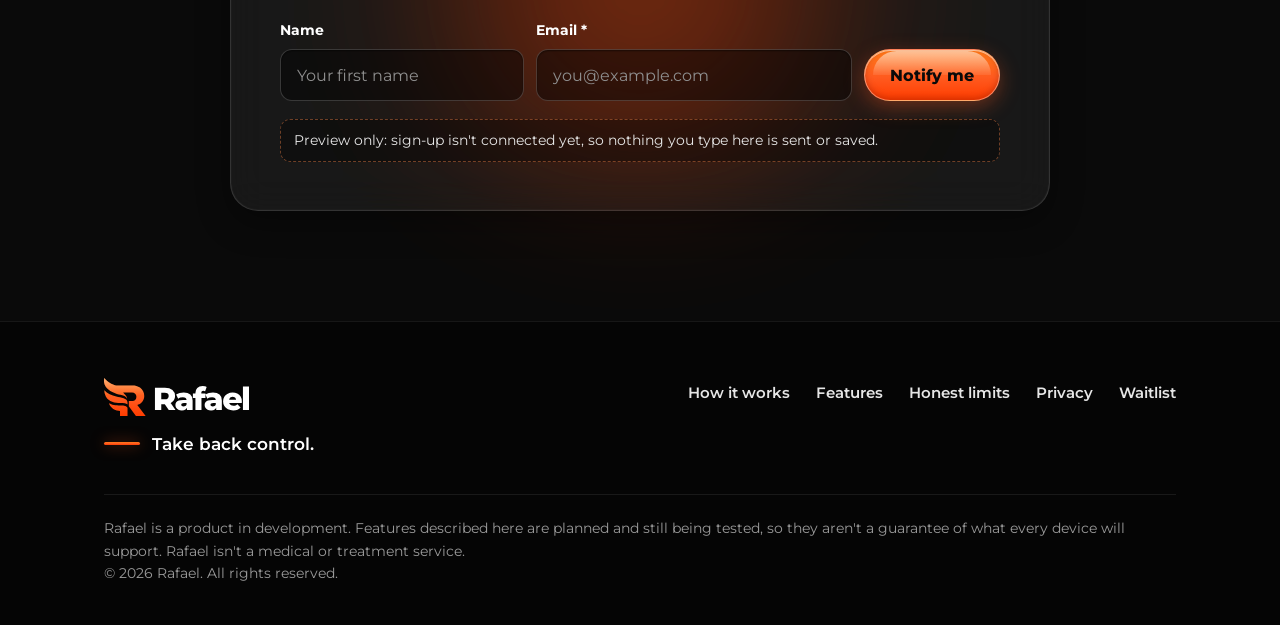
==== commit 0bb4f7f0: "Rebrand to hot orange and shining black, glass UI" ====
--- a/index.html
+++ b/index.html
@@ -5,7 +5,9 @@
   <meta name="viewport" content="width=device-width, initial-scale=1">
   <title>Rafael · Take back control.</title>
   <meta name="description" content="Rafael is a voluntary, timed commitment app. Choose the apps and websites you want a break from, set an end date, and Rafael holds the line until it ends. Android first.">
-  <meta name="theme-color" content="#063D2B">
+  <meta name="theme-color" content="#0A0A0A">
+  <meta name="color-scheme" content="dark">
+  <link rel="canonical" href="https://userafael.com/">
 
   <!-- Favicons -->
   <link rel="icon" href="favicon.ico" sizes="16x16 32x32 48x48">
@@ -24,7 +26,7 @@
   <meta property="og:image" content="https://userafael.com/assets/img/og-image.png">
   <meta property="og:image:width" content="1200">
   <meta property="og:image:height" content="630">
-  <meta property="og:image:alt" content="Rafael logo, a bold R with a guardian wing, and the tagline Take back control.">
+  <meta property="og:image:alt" content="Rafael logo, a glossy orange R with a guardian wing on black, and the tagline Take back control.">
   <meta name="twitter:card" content="summary_large_image">
   <meta name="twitter:title" content="Rafael · Take back control.">
   <meta name="twitter:description" content="A firm, private, timed commitment blocker. Android first.">
@@ -55,11 +57,13 @@
   <main id="main">
     <!-- HERO -->
     <section class="hero" id="top">
+      <div class="blob blob-hero-1" aria-hidden="true"></div>
+      <div class="blob blob-hero-2" aria-hidden="true"></div>
       <div class="wrap hero-grid">
         <div class="hero-copy">
           <p class="eyebrow"><span class="dot" aria-hidden="true"></span> In development · Android first</p>
-          <h1>Take back control.</h1>
-          <span class="gold-rule" aria-hidden="true"></span>
+          <h1><span class="shine">Take back control.</span></h1>
+          <span class="accent-rule" aria-hidden="true"></span>
           <p class="lead">Rafael is a voluntary commitment app. Choose the apps and websites you want a break from, such as betting, adult content or anything else, and set an end date. Rafael keeps that decision in place until the date arrives.</p>
           <ul class="hero-points">
             <li>No early unlock once you activate</li>
@@ -72,8 +76,8 @@
           </div>
         </div>
         <div class="hero-art" aria-hidden="true">
-          <div class="halo"></div>
-          <img class="hero-mark" src="assets/img/mark-emerald.svg" alt="" width="439" height="400">
+          <div class="hero-orb"></div>
+          <img class="hero-mark" src="assets/img/mark-orange-gloss.svg" alt="" width="439" height="400">
         </div>
       </div>
     </section>
@@ -110,7 +114,7 @@
     </section>
 
     <!-- BLOCKED SCREEN EXAMPLE -->
-    <section class="section section-tint" aria-labelledby="calm-title">
+    <section class="section section-alt" aria-labelledby="calm-title">
       <div class="wrap split">
         <div>
           <p class="kicker">Calm, not shame</p>
@@ -120,7 +124,7 @@
         </div>
         <figure class="phone" aria-label="Example of a Rafael blocked screen">
           <div class="phone-screen">
-            <img src="assets/img/mark-white.svg" alt="" width="64" height="58" class="phone-mark">
+            <img src="assets/img/mark-orange-gloss.svg" alt="" width="64" height="58" class="phone-mark">
             <p class="phone-title">You chose to protect this time.</p>
             <p class="phone-body">This website is restricted until <strong>30 November at 6:00&nbsp;p.m.</strong></p>
             <div class="phone-count" aria-hidden="true">
@@ -136,6 +140,7 @@
 
     <!-- FEATURES -->
     <section class="section" id="features" aria-labelledby="features-title">
+      <div class="blob blob-features" aria-hidden="true"></div>
       <div class="wrap">
         <p class="kicker">Key features</p>
         <h2 id="features-title">Firm where it matters. Gentle everywhere else.</h2>
@@ -163,7 +168,8 @@
     </section>
 
     <!-- HONEST LIMITS -->
-    <section class="section section-forest" id="limits" aria-labelledby="limits-title">
+    <section class="section section-deep" id="limits" aria-labelledby="limits-title">
+      <div class="blob blob-limits" aria-hidden="true"></div>
       <div class="wrap">
         <p class="kicker kicker-light">Honest limits</p>
         <h2 id="limits-title">Strong, but we won't call it unbreakable.</h2>
@@ -192,6 +198,7 @@
 
     <!-- PRIVACY -->
     <section class="section" id="privacy" aria-labelledby="privacy-title">
+      <div class="blob blob-privacy" aria-hidden="true"></div>
       <div class="wrap split">
         <div>
           <p class="kicker">Privacy by design</p>
@@ -210,7 +217,7 @@
     </section>
 
     <!-- FAQ -->
-    <section class="section section-tint" aria-labelledby="faq-title">
+    <section class="section section-alt" aria-labelledby="faq-title">
       <div class="wrap narrow">
         <p class="kicker">Questions</p>
         <h2 id="faq-title">Good to know</h2>
@@ -218,14 +225,15 @@
         <details><summary>What if there's an emergency?</summary><p>Emergency calling stays available throughout, along with the essential apps you choose before you activate.</p></details>
         <details><summary>What if my subscription ends?</summary><p>An active commitment, and emergency access, never depends on payment. Your commitment ends at its deadline either way.</p></details>
         <details><summary>When can I use it?</summary><p>Rafael is in development. Android comes first, after testing on real devices. Join the waitlist to hear when there's something to try.</p></details>
-        <details><summary>Is Rafael religious?</summary><p>The name is inspired by Raphael, who is associated with healing, and green reflects that. You don't need any faith to use Rafael.</p></details>
+        <details><summary>Is Rafael religious?</summary><p>The name is inspired by Raphael, who is associated with healing. You don't need any faith to use Rafael.</p></details>
       </div>
     </section>
 
     <!-- WAITLIST -->
     <section class="section waitlist" id="waitlist" aria-labelledby="waitlist-title">
-      <div class="wrap narrow center">
-        <img src="assets/img/mark-white.svg" alt="" width="72" height="66" class="waitlist-mark">
+      <div class="blob blob-waitlist" aria-hidden="true"></div>
+      <div class="wrap narrow center waitlist-panel">
+        <img src="assets/img/mark-orange-gloss.svg" alt="" width="72" height="66" class="waitlist-mark">
         <h2 id="waitlist-title">Join the waitlist</h2>
         <p>Be the first to hear when Rafael is ready to test on Android. Just updates, no spam.</p>
         <!--
@@ -245,7 +253,7 @@
             <label for="wl-email">Email <span aria-hidden="true">*</span></label>
             <input id="wl-email" name="email" type="email" autocomplete="email" required placeholder="you@example.com">
           </div>
-          <button class="btn btn-light" type="submit">Notify me</button>
+          <button class="btn" type="submit">Notify me</button>
           <p class="form-note" id="form-status" role="status" aria-live="polite">Preview only: sign-up isn't connected yet, so nothing you type here is sent or saved.</p>
         </form>
       </div>
@@ -255,8 +263,8 @@
   <footer class="site-footer">
     <div class="wrap footer-grid">
       <div>
-        <img src="assets/img/logo-reversed.svg" alt="Rafael" width="150" height="38">
-        <p class="footer-tag"><span class="gold-rule small" aria-hidden="true"></span>Take back control.</p>
+        <img src="assets/img/logo.svg" alt="Rafael" width="150" height="38">
+        <p class="footer-tag"><span class="accent-rule small" aria-hidden="true"></span>Take back control.</p>
       </div>
       <nav aria-label="Footer">
         <ul>
--- a/styles.css
+++ b/styles.css
@@ -1,201 +1,261 @@
-/* Rafael landing page. Brand colours from the Rafael App & Brand Guide v1 */
+/* Rafael landing page: v2 "Hot Orange × Shining Black" with glassmorphism */
 @font-face {
   font-family: "Montserrat";
   src: url("assets/fonts/Montserrat-Variable-latin.woff2") format("woff2");
   font-weight: 100 900; font-style: normal; font-display: swap;
 }
 :root {
-  --emerald: #00875A;      /* primary; white text on it = 4.55:1 */
-  --emerald-ink: #007A51;  /* emerald for small text on warm white (5.0:1) */
-  --forest: #063D2B;       /* wordmark, dark backgrounds, body text (11.5:1) */
-  --warm: #FAF7F0;
-  --white: #FFFFFF;
-  --gold: #D7A42A;         /* decorative accents only */
-  --bright: #00CC77;       /* mark on forest (from concept lockup) */
-  --muted: #2E5446;
-  --tint: #F1EEE4;
-  --line: #E3DED1;
-  --radius: 18px;
-  --shadow: 0 1px 2px rgba(6,61,43,.06), 0 8px 24px rgba(6,61,43,.07);
+  --orange: #FF5A1F;          /* primary. On #0A0A0A: 6.35:1 */
+  --orange-1: #FF7A18;        /* gloss gradient top */
+  --orange-2: #FF3D00;        /* gloss gradient bottom */
+  --orange-soft: #FF8A4C;     /* small orange text/links on dark: 8.5:1 */
+  --black: #0A0A0A;           /* base */
+  --s1: #161616;              /* surface */
+  --s2: #1F1F1F;              /* raised surface */
+  --white: #FFFFFF;           /* headings: 19.8:1 */
+  --text: #E6E6E6;            /* body: ~16:1 */
+  --muted: #B3B3B3;           /* secondary: 9.4:1 */
+  --on-orange: #0A0A0A;       /* text on orange: 5.6–7.6:1 across the gradient (white on orange is only 3.1:1) */
+  --glass: rgba(255,255,255,.055);
+  --glass-strong: rgba(255,255,255,.08);
+  --glass-border: rgba(255,255,255,.12);
+  --glass-hi: rgba(255,255,255,.16);
+  --glass-fallback: rgba(24,24,24,.94);
+  --radius: 20px;
   --wrap: 1120px;
+  --gloss: linear-gradient(180deg, var(--orange-1) 0%, var(--orange) 55%, var(--orange-2) 100%);
 }
 *,*::before,*::after { box-sizing: border-box; }
-html { scroll-behavior: smooth; -webkit-text-size-adjust: 100%; }
+html { scroll-behavior: smooth; -webkit-text-size-adjust: 100%; background: var(--black); }
 @media (prefers-reduced-motion: reduce) { html { scroll-behavior: auto; } }
 body {
-  margin: 0; background: var(--warm); color: var(--forest);
+  margin: 0; color: var(--text); overflow-x: hidden;
+  background:
+    linear-gradient(180deg, #141414 0, var(--black) 520px),
+    var(--black);
   font-family: "Montserrat", system-ui, -apple-system, "Segoe UI", Roboto, sans-serif;
   font-size: 1.0625rem; line-height: 1.65;
 }
 img { max-width: 100%; height: auto; display: block; }
-a { color: var(--emerald-ink); }
-h1, h2, h3 { line-height: 1.15; margin: 0 0 .6em; letter-spacing: -0.015em; }
-h1 { font-size: clamp(2.6rem, 6vw, 4.4rem); font-weight: 800; letter-spacing: -0.03em; }
+a { color: var(--orange-soft); }
+h1, h2, h3 { line-height: 1.15; margin: 0 0 .6em; letter-spacing: -0.015em; color: var(--white); }
+h1 { font-size: clamp(2.6rem, 6vw, 4.6rem); font-weight: 800; letter-spacing: -0.03em; }
+h1 .shine { background: linear-gradient(180deg, #fff 0%, #fff 45%, #CFCFCF 100%); -webkit-background-clip: text; background-clip: text; color: transparent; }
 h2 { font-size: clamp(1.8rem, 3.6vw, 2.6rem); font-weight: 800; }
 h3 { font-size: 1.15rem; font-weight: 700; }
 p { margin: 0 0 1em; }
-.wrap { max-width: var(--wrap); margin: 0 auto; padding: 0 24px; }
-.narrow { max-width: 760px; }
+.wrap { max-width: var(--wrap); margin: 0 auto; padding: 0 24px; position: relative; z-index: 1; }
+.narrow { max-width: 780px; }
 .center { text-align: center; }
 .sr-only { position: absolute; width: 1px; height: 1px; overflow: hidden; clip: rect(0 0 0 0); white-space: nowrap; }
-.skip { position: absolute; left: -999px; top: 8px; background: var(--forest); color: #fff; padding: 8px 14px; border-radius: 8px; z-index: 100; }
+.skip { position: absolute; left: -999px; top: 8px; background: var(--orange); color: var(--on-orange); padding: 8px 14px; border-radius: 8px; z-index: 100; font-weight: 700; }
 .skip:focus { left: 8px; }
-:focus-visible { outline: 3px solid var(--gold); outline-offset: 3px; border-radius: 6px; }
-
-/* Buttons */
+:focus-visible { outline: 3px solid var(--orange-soft); outline-offset: 3px; border-radius: 6px; }
+
+/* ---------- Glass ---------- */
+.glass, .step, .card, .limit, .checks li, details, .later, .waitlist-panel, .site-header, .hero-points-panel {
+  background: var(--glass);
+  border: 1px solid var(--glass-border);
+  box-shadow: inset 0 1px 0 var(--glass-hi), inset 0 0 0 1px rgba(255,255,255,.02), 0 12px 32px rgba(0,0,0,.35);
+  -webkit-backdrop-filter: blur(18px) saturate(150%);
+  backdrop-filter: blur(18px) saturate(150%);
+}
+/* Fallback: no backdrop-filter → near-opaque dark surface so text stays readable over glows */
+@supports not ((-webkit-backdrop-filter: blur(1px)) or (backdrop-filter: blur(1px))) {
+  .glass, .step, .card, .limit, .checks li, details, .later, .waitlist-panel, .hero-points-panel { background: var(--glass-fallback); }
+  .site-header { background: rgba(10,10,10,.97) !important; }
+}
+
+/* ---------- Glow blobs ---------- */
+section { position: relative; }
+.blob { position: absolute; z-index: 0; pointer-events: none; border-radius: 50%; filter: blur(70px); opacity: .55;
+  background: radial-gradient(circle at 50% 50%, rgba(255,90,31,.85) 0%, rgba(255,61,0,.35) 45%, rgba(255,61,0,0) 70%); }
+.blob-hero-1 { width: 560px; height: 560px; right: -60px; top: 20px; opacity: .6; }
+.blob-hero-2 { width: 360px; height: 360px; left: -200px; top: 38%; opacity: .2; }
+.blob-features { width: 520px; height: 520px; left: -220px; top: 180px; opacity: .25; }
+.blob-privacy { width: 460px; height: 460px; left: -160px; top: 30%; opacity: .2; }
+.blob-limits { width: 600px; height: 420px; right: -240px; top: 60px; opacity: .3; }
+.blob-waitlist { width: 640px; height: 420px; left: 50%; top: 50%; transform: translate(-50%,-50%); opacity: .45; }
+@media (max-width: 860px) { .blob { filter: blur(50px); } .blob-hero-1 { width: 360px; height: 360px; right: -80px; top: 0; } }
+
+/* ---------- Buttons ---------- */
 .btn {
+  position: relative; overflow: hidden; isolation: isolate;
   display: inline-flex; align-items: center; justify-content: center; gap: .5em;
-  background: var(--emerald); color: var(--white); text-decoration: none; font-weight: 700;
-  padding: .85em 1.5em; border-radius: 999px; border: 2px solid var(--emerald);
-  font-size: 1rem; font-family: inherit; cursor: pointer; transition: background .15s, transform .15s;
-}
-.btn:hover { background: #00744E; border-color: #00744E; }
+  background: var(--orange); background-image: var(--gloss); color: var(--on-orange); text-decoration: none; font-weight: 750;
+  padding: .85em 1.55em; border-radius: 999px; border: 1px solid rgba(255,255,255,.35);
+  box-shadow: inset 0 1px 0 rgba(255,255,255,.55), inset 0 -2px 6px rgba(120,20,0,.35), 0 6px 20px rgba(255,90,31,.35);
+  font-size: 1rem; font-family: inherit; cursor: pointer; transition: transform .15s, box-shadow .15s, filter .15s;
+}
+.btn::after { /* specular top highlight */
+  content: ""; position: absolute; z-index: -1; left: 6%; right: 6%; top: 1px; height: 48%; border-radius: 999px 999px 40% 40%;
+  background: linear-gradient(180deg, rgba(255,255,255,.55), rgba(255,255,255,.08)); pointer-events: none;
+}
+.btn:hover { filter: brightness(1.06); box-shadow: inset 0 1px 0 rgba(255,255,255,.6), inset 0 -2px 6px rgba(120,20,0,.35), 0 8px 28px rgba(255,90,31,.5); }
 .btn:active { transform: translateY(1px); }
-.btn-ghost { background: transparent; color: var(--forest); border-color: var(--forest); }
-.btn-ghost:hover { background: var(--forest); color: var(--white); border-color: var(--forest); }
-.btn-small { padding: .55em 1.1em; font-size: .92rem; }
-.btn-light { background: var(--white); color: var(--forest); border-color: var(--white); }
-.btn-light:hover { background: var(--warm); border-color: var(--warm); }
-
-/* Header */
-.site-header { position: sticky; top: 0; z-index: 50; background: rgba(250,247,240,.92); backdrop-filter: saturate(1.4) blur(10px); border-bottom: 1px solid var(--line); }
+.btn-ghost { background: rgba(255,255,255,.06); background-image: none; color: var(--white); border-color: rgba(255,255,255,.22); box-shadow: inset 0 1px 0 rgba(255,255,255,.16); -webkit-backdrop-filter: blur(12px); backdrop-filter: blur(12px); }
+.btn-ghost::after { background: linear-gradient(180deg, rgba(255,255,255,.12), rgba(255,255,255,0)); }
+.btn-ghost:hover { background: rgba(255,255,255,.12); box-shadow: inset 0 1px 0 rgba(255,255,255,.2); }
+.btn-small { padding: .55em 1.15em; font-size: .92rem; }
+
+/* ---------- Header ---------- */
+.site-header { position: sticky; top: 0; z-index: 50; border-width: 0 0 1px; border-radius: 0; background: rgba(10,10,10,.6); box-shadow: inset 0 -1px 0 rgba(255,255,255,.04); }
 .header-inner { display: flex; align-items: center; justify-content: space-between; height: 72px; }
 .brand img { height: 38px; width: auto; }
 .nav ul { list-style: none; display: flex; align-items: center; gap: 28px; margin: 0; padding: 0; }
-.nav a:not(.btn) { color: var(--forest); text-decoration: none; font-weight: 600; font-size: .95rem; }
-.nav a:not(.btn):hover { color: var(--emerald-ink); }
+.nav a:not(.btn) { color: var(--text); text-decoration: none; font-weight: 600; font-size: .95rem; }
+.nav a:not(.btn):hover { color: var(--orange-soft); }
 .nav-toggle { display: none; background: none; border: 0; width: 44px; height: 44px; cursor: pointer; }
-.bars, .bars::before, .bars::after { display: block; width: 24px; height: 2.5px; background: var(--forest); border-radius: 2px; position: relative; content: ""; transition: transform .2s; }
+.bars, .bars::before, .bars::after { display: block; width: 24px; height: 2.5px; background: var(--white); border-radius: 2px; position: relative; content: ""; transition: transform .2s; }
 .bars::before { position: absolute; top: -7px; } .bars::after { position: absolute; top: 7px; }
 .nav-toggle[aria-expanded="true"] .bars { background: transparent; }
 .nav-toggle[aria-expanded="true"] .bars::before { transform: translateY(7px) rotate(45deg); }
 .nav-toggle[aria-expanded="true"] .bars::after { transform: translateY(-7px) rotate(-45deg); }
 
-/* Hero */
-.hero { padding: 72px 0 88px; overflow: hidden; }
+/* ---------- Hero ---------- */
+.hero { padding: 80px 0 96px; overflow: hidden; }
 .hero-grid { display: grid; grid-template-columns: 1.1fr .9fr; gap: 48px; align-items: center; }
-.eyebrow { display: inline-flex; align-items: center; gap: .55em; font-size: .85rem; font-weight: 700; letter-spacing: .08em; text-transform: uppercase; color: var(--emerald-ink); background: #E6F2EC; padding: .45em .9em; border-radius: 999px; margin-bottom: 1.4em; }
-.dot { width: 8px; height: 8px; border-radius: 50%; background: var(--emerald); }
-.gold-rule { display: block; width: 84px; height: 5px; border-radius: 2px; background: var(--gold); margin: 0 0 1.4em; }
-.gold-rule.small { display: inline-block; width: 36px; height: 3px; margin: 0 .7em .3em 0; vertical-align: middle; }
-.lead { font-size: 1.2rem; color: var(--muted); max-width: 36em; }
+.eyebrow { display: inline-flex; align-items: center; gap: .55em; font-size: .82rem; font-weight: 700; letter-spacing: .08em; text-transform: uppercase; color: var(--orange-soft);
+  background: rgba(255,90,31,.10); border: 1px solid rgba(255,90,31,.35); box-shadow: inset 0 1px 0 rgba(255,255,255,.08); padding: .45em .95em; border-radius: 999px; margin-bottom: 1.4em; }
+.dot { width: 8px; height: 8px; border-radius: 50%; background: var(--orange); box-shadow: 0 0 10px var(--orange); }
+.accent-rule { display: block; width: 84px; height: 5px; border-radius: 3px; background: var(--gloss); box-shadow: 0 0 14px rgba(255,90,31,.55); margin: 0 0 1.4em; }
+.accent-rule.small { display: inline-block; width: 36px; height: 3px; margin: 0 .7em .3em 0; vertical-align: middle; }
+.lead { font-size: 1.2rem; color: var(--text); max-width: 36em; }
 .hero-points { list-style: none; padding: 0; margin: 1.4em 0 2em; display: grid; gap: .5em; }
-.hero-points li { padding-left: 1.9em; position: relative; font-weight: 600; }
-.hero-points li::before { content: ""; position: absolute; left: 0; top: .32em; width: 1.15em; height: 1.15em; border-radius: 50%; background: var(--emerald) url("data:image/svg+xml,%3Csvg xmlns='http://www.w3.org/2000/svg' viewBox='0 0 16 16'%3E%3Cpath d='M4 8.4l2.6 2.6L12 5.6' fill='none' stroke='white' stroke-width='2' stroke-linecap='round' stroke-linejoin='round'/%3E%3C/svg%3E") center/80% no-repeat; }
+.hero-points li { padding-left: 1.9em; position: relative; font-weight: 600; color: var(--white); }
+.check-icon, .hero-points li::before, .checks li::before {
+  content: ""; position: absolute; left: 0; top: .3em; width: 1.2em; height: 1.2em; border-radius: 50%;
+  background: url("data:image/svg+xml,%3Csvg xmlns='http://www.w3.org/2000/svg' viewBox='0 0 16 16'%3E%3Cpath d='M4 8.4l2.6 2.6L12 5.6' fill='none' stroke='%230A0A0A' stroke-width='2.2' stroke-linecap='round' stroke-linejoin='round'/%3E%3C/svg%3E") center/80% no-repeat, var(--gloss);
+  box-shadow: inset 0 1px 0 rgba(255,255,255,.5), 0 0 10px rgba(255,90,31,.35);
+}
 .cta-row { display: flex; flex-wrap: wrap; gap: 14px; }
-.hero-art { position: relative; display: grid; place-items: center; min-height: 380px; }
-.halo { position: absolute; width: 112%; aspect-ratio: 1; border-radius: 50%; background: radial-gradient(circle at 50% 50%, #E3F1E9 0%, #EEF5EE 45%, rgba(250,247,240,0) 70%); }
-.hero-mark { position: relative; width: min(420px, 90%); }
-
-/* Sections */
-.section { padding: 96px 0; }
-.section-tint { background: var(--tint); }
-.section-forest { background: var(--forest); color: #E8F2EC; }
-.section-forest h2, .section-forest h3 { color: var(--white); }
-.kicker { font-size: .82rem; font-weight: 700; letter-spacing: .12em; text-transform: uppercase; color: var(--emerald-ink); margin-bottom: .8em; }
-.kicker::before { content: ""; display: inline-block; width: 28px; height: 3px; background: var(--gold); border-radius: 2px; vertical-align: middle; margin-right: .7em; }
-.kicker-light { color: var(--bright); }
+.hero-art { position: relative; display: grid; place-items: center; min-height: 400px; }
+.hero-orb { position: absolute; width: min(440px, 100%); aspect-ratio: 1; border-radius: 50%;
+  background: radial-gradient(circle at 50% 30%, rgba(255,255,255,.10), rgba(255,255,255,.02) 55%, rgba(255,255,255,0) 70%);
+  border: 1px solid rgba(255,255,255,.08); box-shadow: inset 0 1px 0 rgba(255,255,255,.12); }
+.hero-mark { position: relative; width: min(400px, 86%); filter: drop-shadow(0 18px 40px rgba(255,61,0,.35)); }
+
+/* ---------- Sections ---------- */
+.section { padding: 100px 0; overflow: hidden; }
+.section-alt { background: linear-gradient(180deg, rgba(255,255,255,.025), rgba(255,255,255,.01)); border-top: 1px solid rgba(255,255,255,.05); border-bottom: 1px solid rgba(255,255,255,.05); }
+.section-deep { background: linear-gradient(180deg, #050505, #0E0E0E); border-top: 1px solid rgba(255,255,255,.05); border-bottom: 1px solid rgba(255,255,255,.05); }
+.kicker { font-size: .82rem; font-weight: 700; letter-spacing: .12em; text-transform: uppercase; color: var(--orange-soft); margin-bottom: .8em; }
+.kicker::before { content: ""; display: inline-block; width: 28px; height: 3px; background: var(--gloss); border-radius: 2px; vertical-align: middle; margin-right: .7em; box-shadow: 0 0 8px rgba(255,90,31,.6); }
+.kicker-light { color: var(--orange-soft); }
 .section-lead { font-size: 1.15rem; max-width: 44em; color: var(--muted); margin-bottom: 2.4em; }
-.section-forest .section-lead { color: #CFE9DC; }
 
 /* Steps */
-.steps { list-style: none; padding: 0; margin: 0; display: grid; grid-template-columns: repeat(4, 1fr); gap: 20px; counter-reset: s; }
-.step { background: var(--white); border: 1px solid var(--line); border-radius: var(--radius); padding: 28px 24px; box-shadow: var(--shadow); position: relative; }
-.step-n { display: inline-grid; place-items: center; width: 40px; height: 40px; border-radius: 12px; background: var(--emerald); color: #fff; font-weight: 800; margin-bottom: 18px; }
+.steps { list-style: none; padding: 0; margin: 0; display: grid; grid-template-columns: repeat(4, 1fr); gap: 20px; }
+.step { border-radius: var(--radius); padding: 28px 24px; position: relative; }
+.step-n { display: inline-grid; place-items: center; width: 42px; height: 42px; border-radius: 13px; background: var(--gloss); color: var(--on-orange); font-weight: 800; margin-bottom: 18px;
+  box-shadow: inset 0 1px 0 rgba(255,255,255,.55), 0 6px 16px rgba(255,90,31,.3); }
 .step p { color: var(--muted); font-size: .98rem; margin: 0; }
 
-/* Split */
 .split { display: grid; grid-template-columns: 1fr 1fr; gap: 64px; align-items: center; }
-
-/* Phone mock */
+.split p { color: var(--text); }
+
+/* Phone mock: shining black */
 .phone { margin: 0 auto; width: min(320px, 100%); }
-.phone-screen { background: var(--forest); color: #fff; border-radius: 40px; padding: 48px 28px 32px; text-align: center; border: 10px solid #0B2A1F; box-shadow: 0 20px 50px rgba(6,61,43,.25); }
-.phone-mark { width: 56px; margin: 0 auto 22px; }
-.phone-title { font-size: 1.25rem; font-weight: 700; line-height: 1.3; }
-.phone-body { color: #CFE9DC; font-size: .98rem; }
+.phone-screen { position: relative; overflow: hidden; color: #fff; border-radius: 42px; padding: 48px 28px 32px; text-align: center;
+  background: linear-gradient(180deg, #1C1C1C 0%, #0B0B0B 45%, #050505 100%);
+  border: 1px solid rgba(255,255,255,.14); box-shadow: inset 0 1px 0 rgba(255,255,255,.18), 0 0 0 9px #111, 0 0 0 10px rgba(255,255,255,.10), 0 30px 60px rgba(0,0,0,.6), 0 0 80px rgba(255,90,31,.18); }
+.phone-screen::before { content: ""; position: absolute; inset: 0 0 55% 0; background: linear-gradient(160deg, rgba(255,255,255,.10), rgba(255,255,255,0) 60%); pointer-events: none; }
+.phone-mark { width: 60px; margin: 0 auto 22px; }
+.phone-title { font-size: 1.25rem; font-weight: 700; line-height: 1.3; color: #fff; }
+.phone-body { color: var(--muted); font-size: .98rem; }
 .phone-body strong { color: #fff; }
 .phone-count { display: flex; justify-content: center; gap: 10px; margin: 20px 0; }
-.phone-count div { background: rgba(255,255,255,.08); border-radius: 12px; padding: 10px 12px; min-width: 64px; }
-.phone-count b { display: block; font-size: 1.5rem; color: var(--bright); }
-.phone-count span { font-size: .75rem; color: #CFE9DC; text-transform: uppercase; letter-spacing: .08em; }
-.phone-note { font-size: .9rem; color: #CFE9DC; }
-.phone-btn { display: inline-block; margin-top: 6px; border: 2px solid #fff; border-radius: 999px; padding: .5em 1.3em; font-weight: 700; font-size: .9rem; }
-.phone figcaption { text-align: center; font-size: .82rem; color: var(--muted); margin-top: 14px; }
+.phone-count div { background: rgba(255,255,255,.06); border: 1px solid rgba(255,255,255,.10); box-shadow: inset 0 1px 0 rgba(255,255,255,.10); border-radius: 12px; padding: 10px 12px; min-width: 64px; }
+.phone-count b { display: block; font-size: 1.5rem; color: var(--orange); text-shadow: 0 0 12px rgba(255,90,31,.45); }
+.phone-count span { font-size: .75rem; color: var(--muted); text-transform: uppercase; letter-spacing: .08em; }
+.phone-note { font-size: .9rem; color: var(--muted); }
+.phone-btn { display: inline-block; margin-top: 6px; border: 1px solid rgba(255,255,255,.4); border-radius: 999px; padding: .5em 1.3em; font-weight: 700; font-size: .9rem; color: #fff; background: rgba(255,255,255,.06); }
+.phone figcaption { text-align: center; font-size: .82rem; color: var(--muted); margin-top: 22px; }
 
 /* Cards */
 .cards { display: grid; grid-template-columns: repeat(4, 1fr); gap: 18px; margin-top: 1.6em; }
-.card { background: var(--white); border: 1px solid var(--line); border-radius: var(--radius); padding: 24px; }
+.card { border-radius: var(--radius); padding: 24px; }
 .card h3 { margin-bottom: .45em; }
-.card h3::before { content: ""; display: block; width: 30px; height: 30px; margin-bottom: 14px; border-radius: 9px; background: #E6F2EC url("assets/img/mark-emerald.svg") center/66% no-repeat; }
+.card h3::before { content: ""; display: block; width: 34px; height: 34px; margin-bottom: 14px; border-radius: 10px;
+  background: url("assets/img/mark-orange-gloss.svg") center/64% no-repeat, linear-gradient(180deg, #262626, #0E0E0E);
+  border: 1px solid rgba(255,255,255,.10); box-shadow: inset 0 1px 0 rgba(255,255,255,.14); }
 .card p { color: var(--muted); font-size: .96rem; margin: 0; }
-.card-accent { background: var(--emerald); border-color: var(--emerald); }
-.card-accent h3, .card-accent p { color: #fff; }
-.card-accent h3::before { background: rgba(255,255,255,.16) url("assets/img/mark-white.svg") center/66% no-repeat; }
-.later { margin-top: 40px; padding: 28px 32px; border-radius: var(--radius); border: 1.5px dashed #BFD9CB; background: #F6FAF6; }
+.card-accent { background: var(--gloss); border-color: rgba(255,255,255,.35); position: relative; overflow: hidden;
+  box-shadow: inset 0 1px 0 rgba(255,255,255,.5), 0 12px 32px rgba(255,90,31,.25); }
+.card-accent::after { content: ""; position: absolute; inset: 0 0 52% 0; background: linear-gradient(180deg, rgba(255,255,255,.28), rgba(255,255,255,.04)); pointer-events: none; }
+.card-accent h3, .card-accent p { color: var(--on-orange); position: relative; z-index: 1; }
+.card-accent h3::before { background: url("assets/img/mark-black.svg") center/64% no-repeat, rgba(255,255,255,.22); border-color: rgba(255,255,255,.35); }
+.later { margin-top: 40px; padding: 28px 32px; border-radius: var(--radius); border-style: dashed; border-color: rgba(255,138,76,.35); }
 .later ul { margin: 0; padding-left: 1.2em; display: grid; gap: .4em; color: var(--muted); }
+.later li::marker { color: var(--orange); }
+.later strong { color: var(--white); }
 .later p { color: var(--muted); }
 
 /* Limits */
 .limits-grid { display: grid; grid-template-columns: repeat(2, 1fr); gap: 20px; }
-.limit { background: rgba(255,255,255,.05); border: 1px solid rgba(255,255,255,.12); border-radius: var(--radius); padding: 26px 28px; }
-.limit p { color: #D6EBDF; margin: 0; }
-.limit h3::before { content: ""; display: inline-block; width: 10px; height: 10px; border-radius: 50%; background: var(--gold); margin-right: .6em; vertical-align: middle; }
-.fine { margin-top: 2em; color: #CFE9DC; font-size: .98rem; }
-
-/* Privacy checks */
+.limit { border-radius: var(--radius); padding: 26px 28px; }
+.limit p { color: var(--muted); margin: 0; }
+.limit h3::before { content: ""; display: inline-block; width: 10px; height: 10px; border-radius: 50%; background: var(--orange); box-shadow: 0 0 10px var(--orange); margin-right: .6em; vertical-align: middle; }
+.fine { margin-top: 2em; color: var(--muted); font-size: .98rem; }
+
+/* Privacy */
 .checks { list-style: none; padding: 0; margin: 0; display: grid; gap: 14px; }
-.checks li { background: var(--white); border: 1px solid var(--line); border-radius: 14px; padding: 16px 18px 16px 54px; position: relative; color: var(--muted); }
-.checks li strong { color: var(--forest); }
-.checks li::before { content: ""; position: absolute; left: 18px; top: 18px; width: 22px; height: 22px; border-radius: 50%; background: var(--emerald) url("data:image/svg+xml,%3Csvg xmlns='http://www.w3.org/2000/svg' viewBox='0 0 16 16'%3E%3Cpath d='M4 8.4l2.6 2.6L12 5.6' fill='none' stroke='white' stroke-width='2' stroke-linecap='round' stroke-linejoin='round'/%3E%3C/svg%3E") center/80% no-repeat; }
+.checks li { border-radius: 16px; padding: 16px 18px 16px 56px; position: relative; color: var(--muted); }
+.checks li::before { left: 18px; top: 18px; width: 22px; height: 22px; }
+.checks li strong { color: var(--white); }
 
 /* FAQ */
-details { background: var(--white); border: 1px solid var(--line); border-radius: 14px; padding: 0 22px; margin-bottom: 12px; }
-summary { cursor: pointer; font-weight: 700; padding: 18px 0; list-style: none; position: relative; padding-right: 32px; }
+details { border-radius: 16px; padding: 0 22px; margin-bottom: 12px; }
+summary { cursor: pointer; font-weight: 700; padding: 18px 32px 18px 0; list-style: none; position: relative; color: var(--white); }
 summary::-webkit-details-marker { display: none; }
-summary::after { content: "+"; position: absolute; right: 0; top: 14px; font-size: 1.5rem; color: var(--emerald-ink); font-weight: 500; }
+summary::after { content: "+"; position: absolute; right: 0; top: 13px; font-size: 1.5rem; color: var(--orange); font-weight: 500; }
 details[open] summary::after { content: "−"; }
 details p { color: var(--muted); padding-bottom: 6px; }
 
 /* Waitlist */
-.waitlist { background: var(--emerald); color: #fff; }
-.waitlist h2 { color: #fff; }
-.waitlist-mark { width: 64px; margin: 0 auto 18px; }
+.waitlist { padding: 110px 0; }
+.waitlist-panel { border-radius: 28px; padding: 48px 40px; max-width: 820px; margin: 0 auto; background: rgba(255,255,255,.06); }
+.waitlist-mark { width: 70px; margin: 0 auto 18px; filter: drop-shadow(0 8px 20px rgba(255,61,0,.4)); }
+.waitlist p { color: var(--text); }
 .form { margin: 28px auto 0; display: grid; grid-template-columns: 1fr 1.3fr auto; gap: 12px; align-items: end; text-align: left; max-width: 720px; }
-.field label { display: block; font-weight: 700; font-size: .9rem; margin-bottom: 6px; }
-.field input { width: 100%; font: inherit; font-size: 1rem; padding: .8em 1em; border-radius: 12px; border: 2px solid transparent; background: #fff; color: var(--forest); }
-.field input::placeholder { color: #5E7B6F; }
-.field input:focus { outline: none; border-color: var(--gold); }
-.form-note { grid-column: 1 / -1; font-size: .9rem; color: #E6F5EC; margin: 4px 0 0; background: rgba(6,61,43,.28); border-radius: 10px; padding: .6em .9em; }
+.field label { display: block; font-weight: 700; font-size: .9rem; margin-bottom: 6px; color: var(--white); }
+.field input { width: 100%; font: inherit; font-size: 1rem; padding: .8em 1em; border-radius: 12px; color: var(--white);
+  background: rgba(0,0,0,.45); border: 1px solid rgba(255,255,255,.18); box-shadow: inset 0 1px 2px rgba(0,0,0,.5); }
+.field input::placeholder { color: #8F8F8F; }
+.field input:focus { outline: none; border-color: var(--orange); box-shadow: 0 0 0 3px rgba(255,90,31,.3); }
+.form .btn, .field input { height: 52px; }
+.form .btn { padding-top: 0; padding-bottom: 0; }
+.form-note { grid-column: 1 / -1; font-size: .9rem; color: var(--muted); margin: 6px 0 0; background: rgba(0,0,0,.35); border: 1px dashed rgba(255,138,76,.4); border-radius: 10px; padding: .6em .9em; }
 
 /* Footer */
-.site-footer { background: var(--forest); color: #CFE9DC; padding: 56px 0 40px; }
+.site-footer { background: #050505; color: var(--muted); padding: 56px 0 40px; border-top: 1px solid rgba(255,255,255,.07); }
 .footer-grid { display: grid; grid-template-columns: 1fr auto; gap: 28px 48px; align-items: start; }
 .site-footer img { height: 38px; width: auto; }
-.footer-tag { margin: 14px 0 0; font-weight: 600; color: #fff; }
+.footer-tag { margin: 14px 0 0; font-weight: 600; color: var(--white); }
 .site-footer ul { list-style: none; padding: 0; margin: 0; display: flex; flex-wrap: wrap; gap: 10px 26px; }
-.site-footer a { color: #fff; text-decoration: none; font-weight: 600; font-size: .95rem; }
-.site-footer a:hover { color: var(--bright); }
-.footer-fine { grid-column: 1 / -1; border-top: 1px solid rgba(255,255,255,.12); padding-top: 22px; font-size: .85rem; color: #A9CDBB; margin: 8px 0 0; }
+.site-footer a { color: var(--text); text-decoration: none; font-weight: 600; font-size: .95rem; }
+.site-footer a:hover { color: var(--orange-soft); }
+.footer-fine { grid-column: 1 / -1; border-top: 1px solid rgba(255,255,255,.08); padding-top: 22px; font-size: .85rem; color: #9A9A9A; margin: 8px 0 0; }
 
 /* Responsive */
-@media (max-width: 1000px) {
-  .steps, .cards { grid-template-columns: repeat(2, 1fr); }
-}
+@media (max-width: 1000px) { .steps, .cards { grid-template-columns: repeat(2, 1fr); } }
 @media (max-width: 860px) {
   .nav-toggle { display: grid; place-items: center; }
-  .nav ul { display: none; position: absolute; top: 72px; left: 0; right: 0; flex-direction: column; align-items: stretch; gap: 0; background: var(--warm); border-bottom: 1px solid var(--line); padding: 8px 24px 20px; }
+  .nav ul { display: none; position: absolute; top: 72px; left: 0; right: 0; flex-direction: column; align-items: stretch; gap: 0;
+    background: rgba(14,14,14,.97); border-bottom: 1px solid rgba(255,255,255,.1); padding: 8px 24px 20px; }
   .nav ul.open { display: flex; }
-  .nav ul li a:not(.btn) { display: block; padding: 12px 0; border-bottom: 1px solid var(--line); }
+  .nav ul li a:not(.btn) { display: block; padding: 12px 0; border-bottom: 1px solid rgba(255,255,255,.08); }
   .nav ul li .btn { margin-top: 14px; width: 100%; }
-  .hero { padding: 40px 0 64px; }
+  .hero { padding: 36px 0 64px; }
   .hero-grid, .split { grid-template-columns: 1fr; gap: 32px; }
-  .hero-art { order: -1; min-height: 0; }
-  .hero-mark { width: min(220px, 60%); }
-  .halo { width: 80%; }
+  .hero-art { order: -1; min-height: 0; padding: 10px 0; }
+  .hero-orb { width: 250px; }
+  .hero-mark { width: min(210px, 58%); }
   .section { padding: 68px 0; }
   .limits-grid { grid-template-columns: 1fr; }
   .form { grid-template-columns: 1fr; }
   .form .btn { width: 100%; }
+  .waitlist-panel { padding: 36px 22px; margin: 0 16px; }
   .footer-grid { grid-template-columns: 1fr; }
 }
 @media (max-width: 560px) {
@@ -204,3 +264,6 @@
   .lead { font-size: 1.08rem; }
   .later { padding: 22px; }
 }
+@media (prefers-reduced-transparency: reduce) {
+  .glass, .step, .card, .limit, .checks li, details, .later, .waitlist-panel { background: var(--glass-fallback); -webkit-backdrop-filter: none; backdrop-filter: none; }
+}
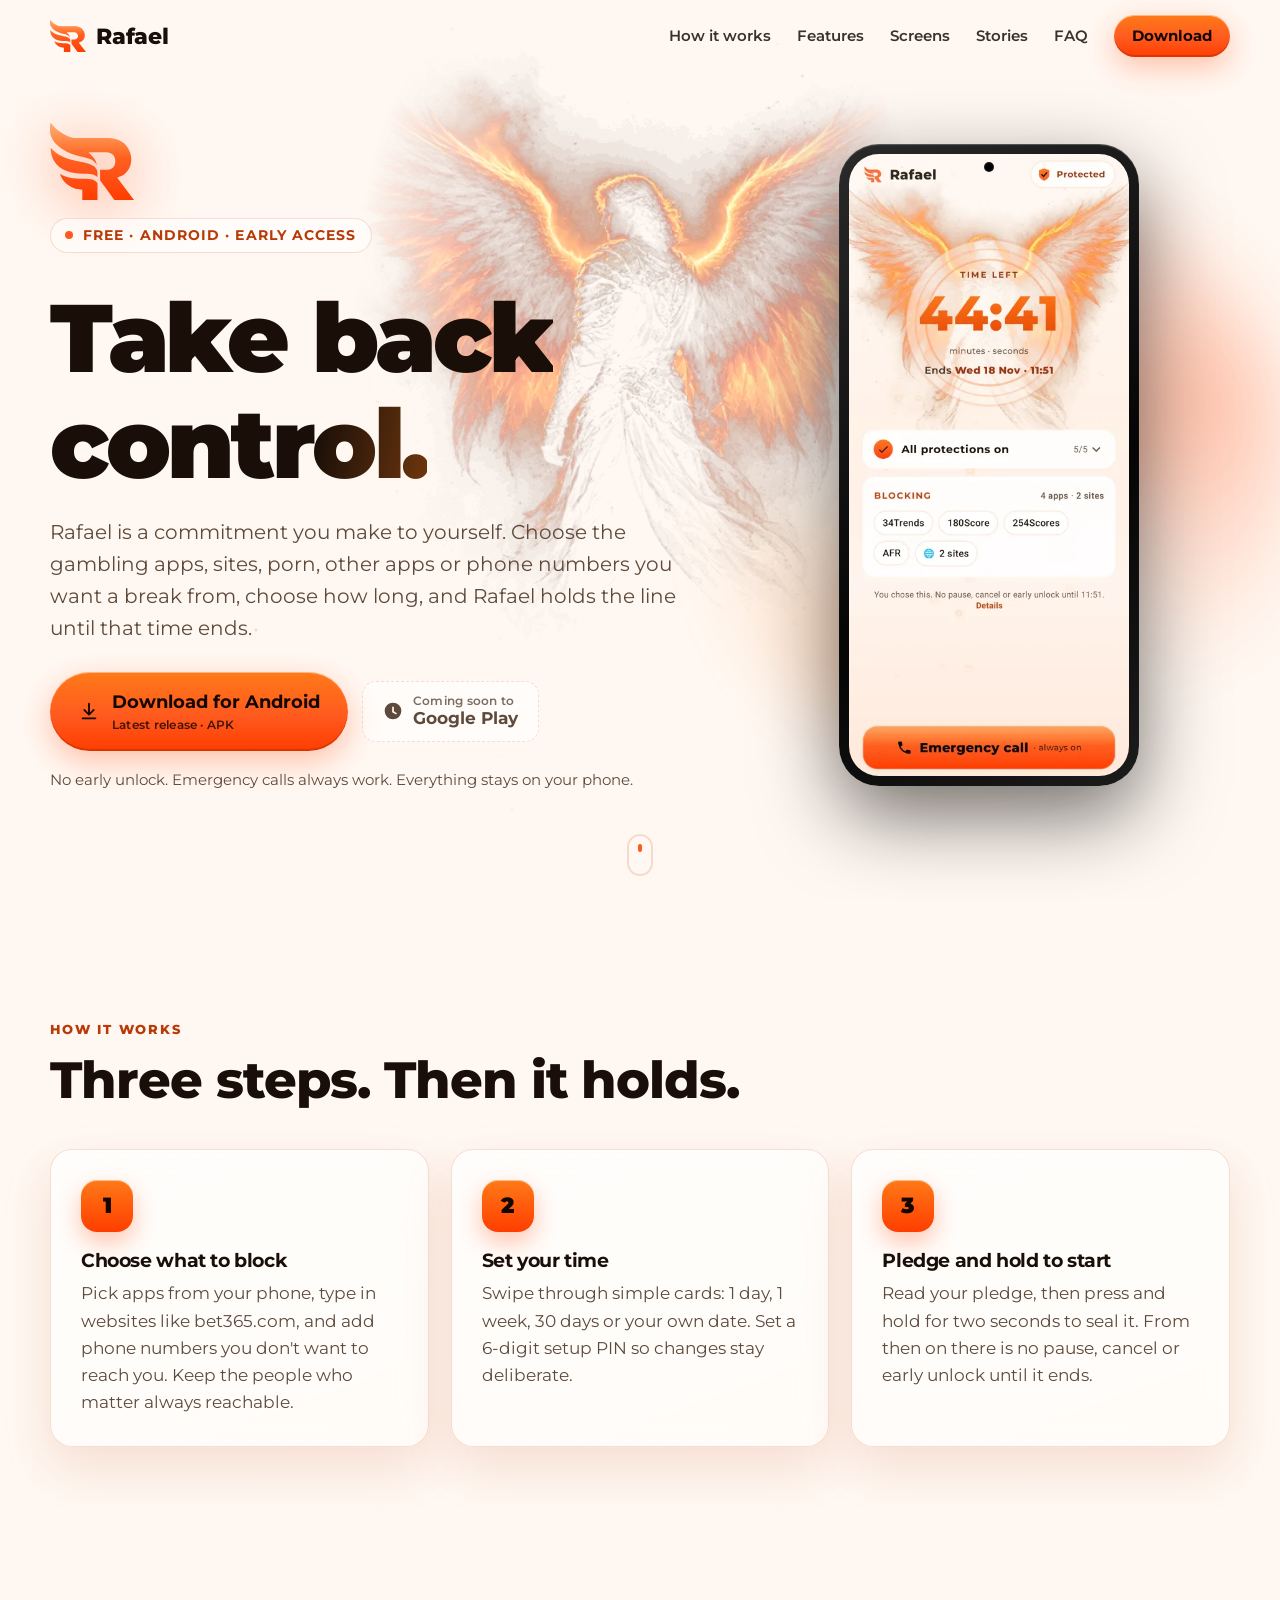
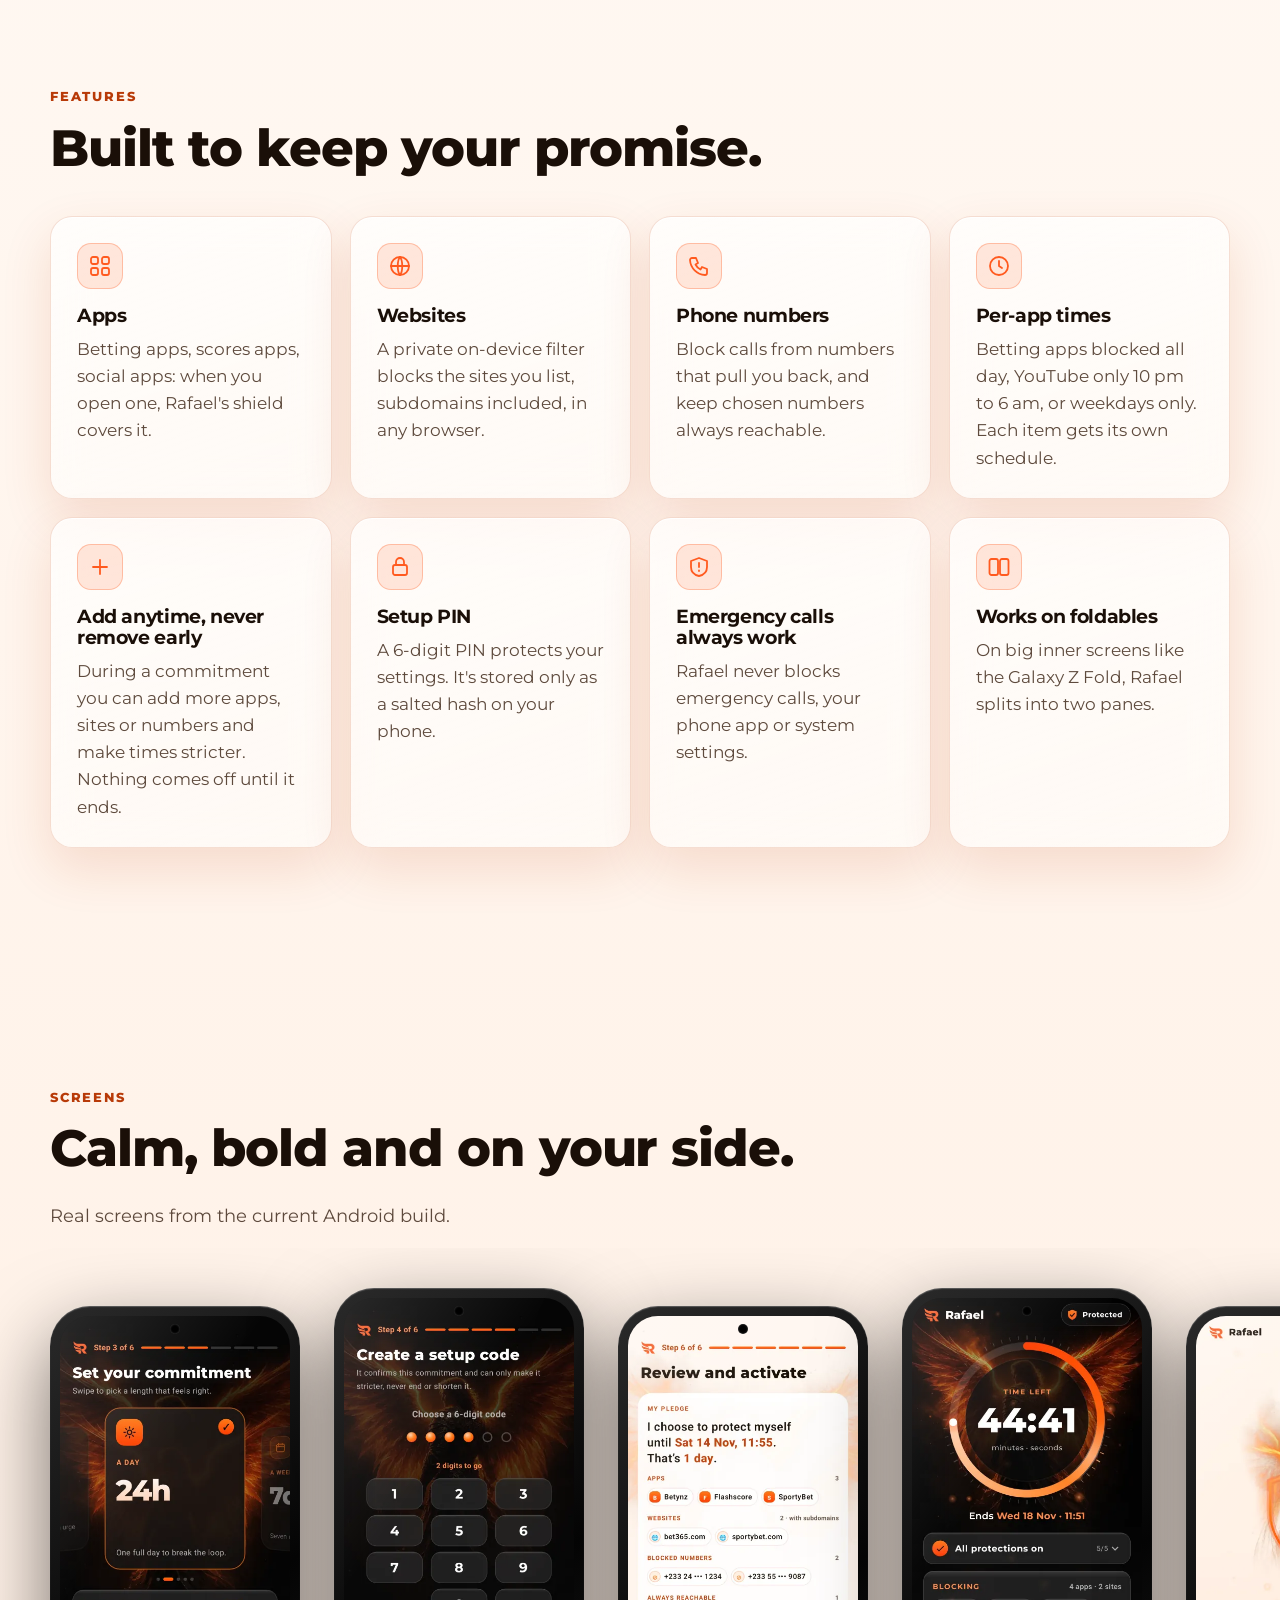
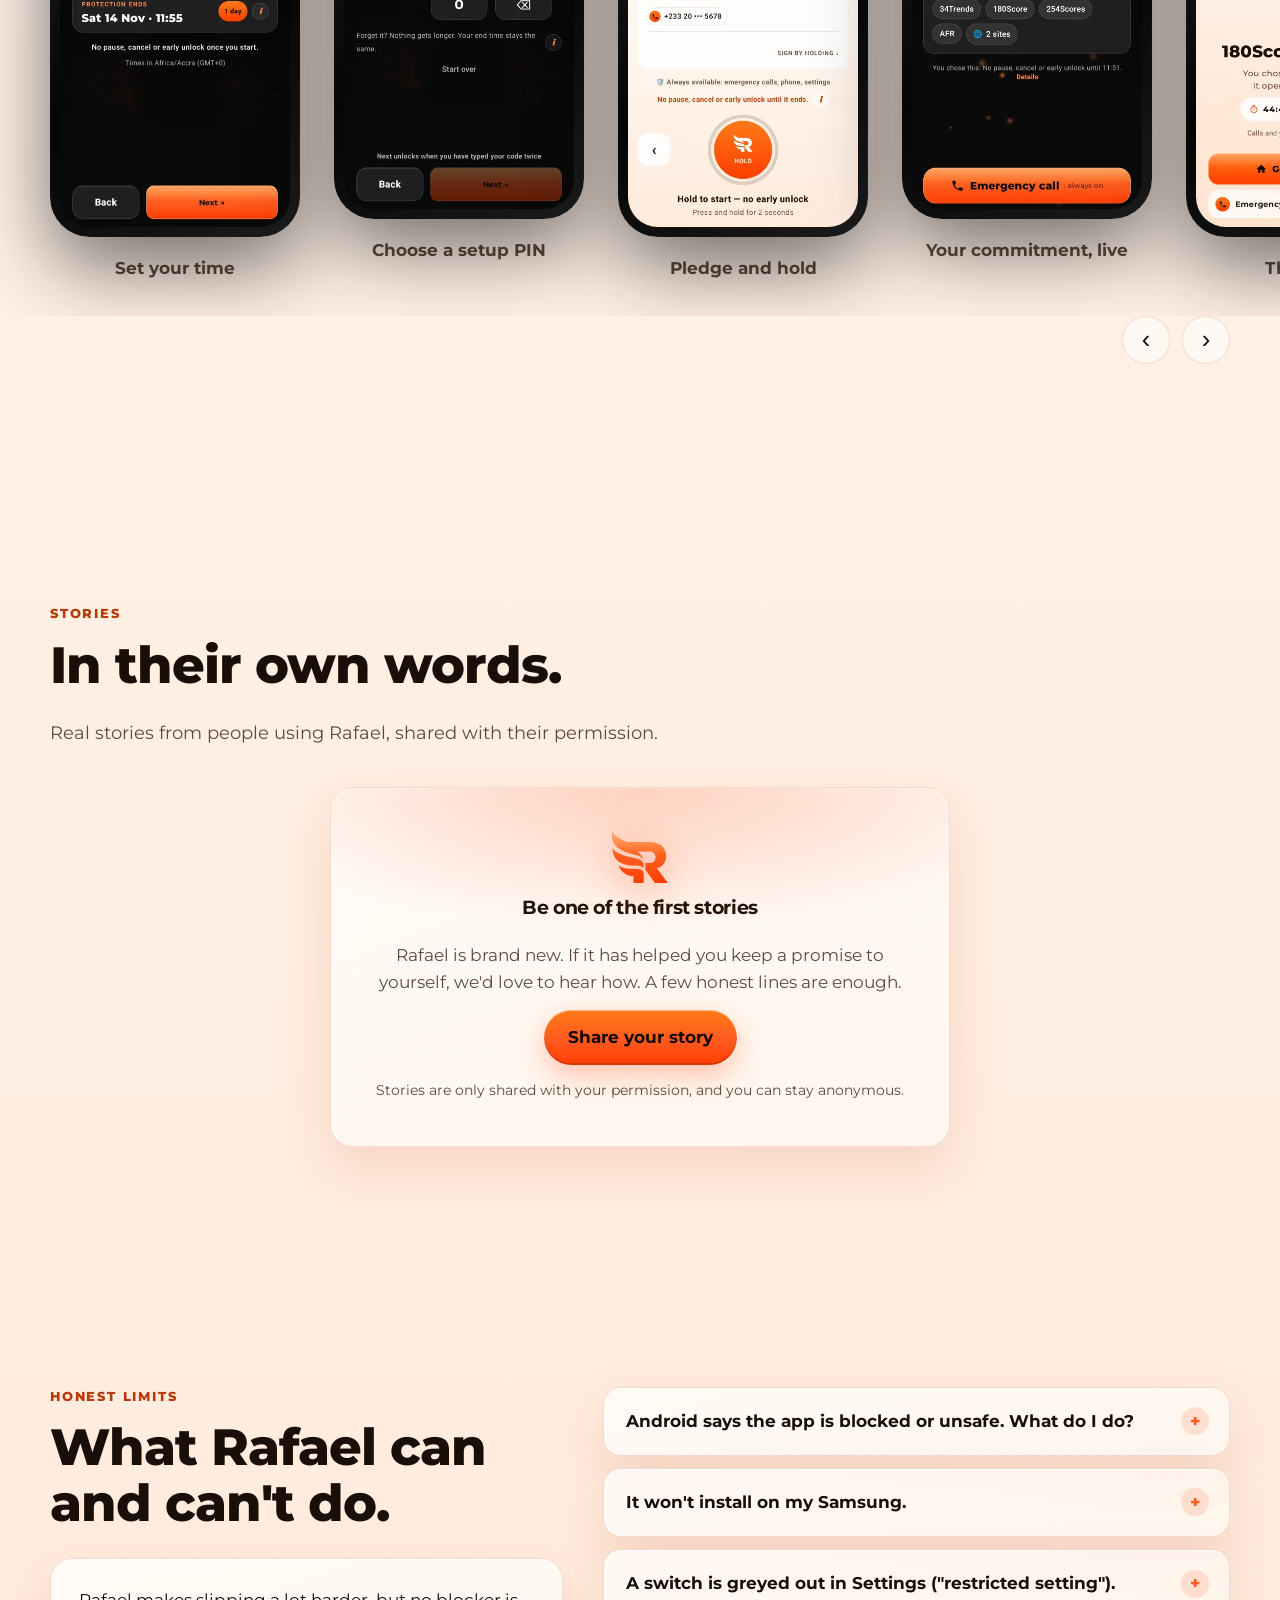
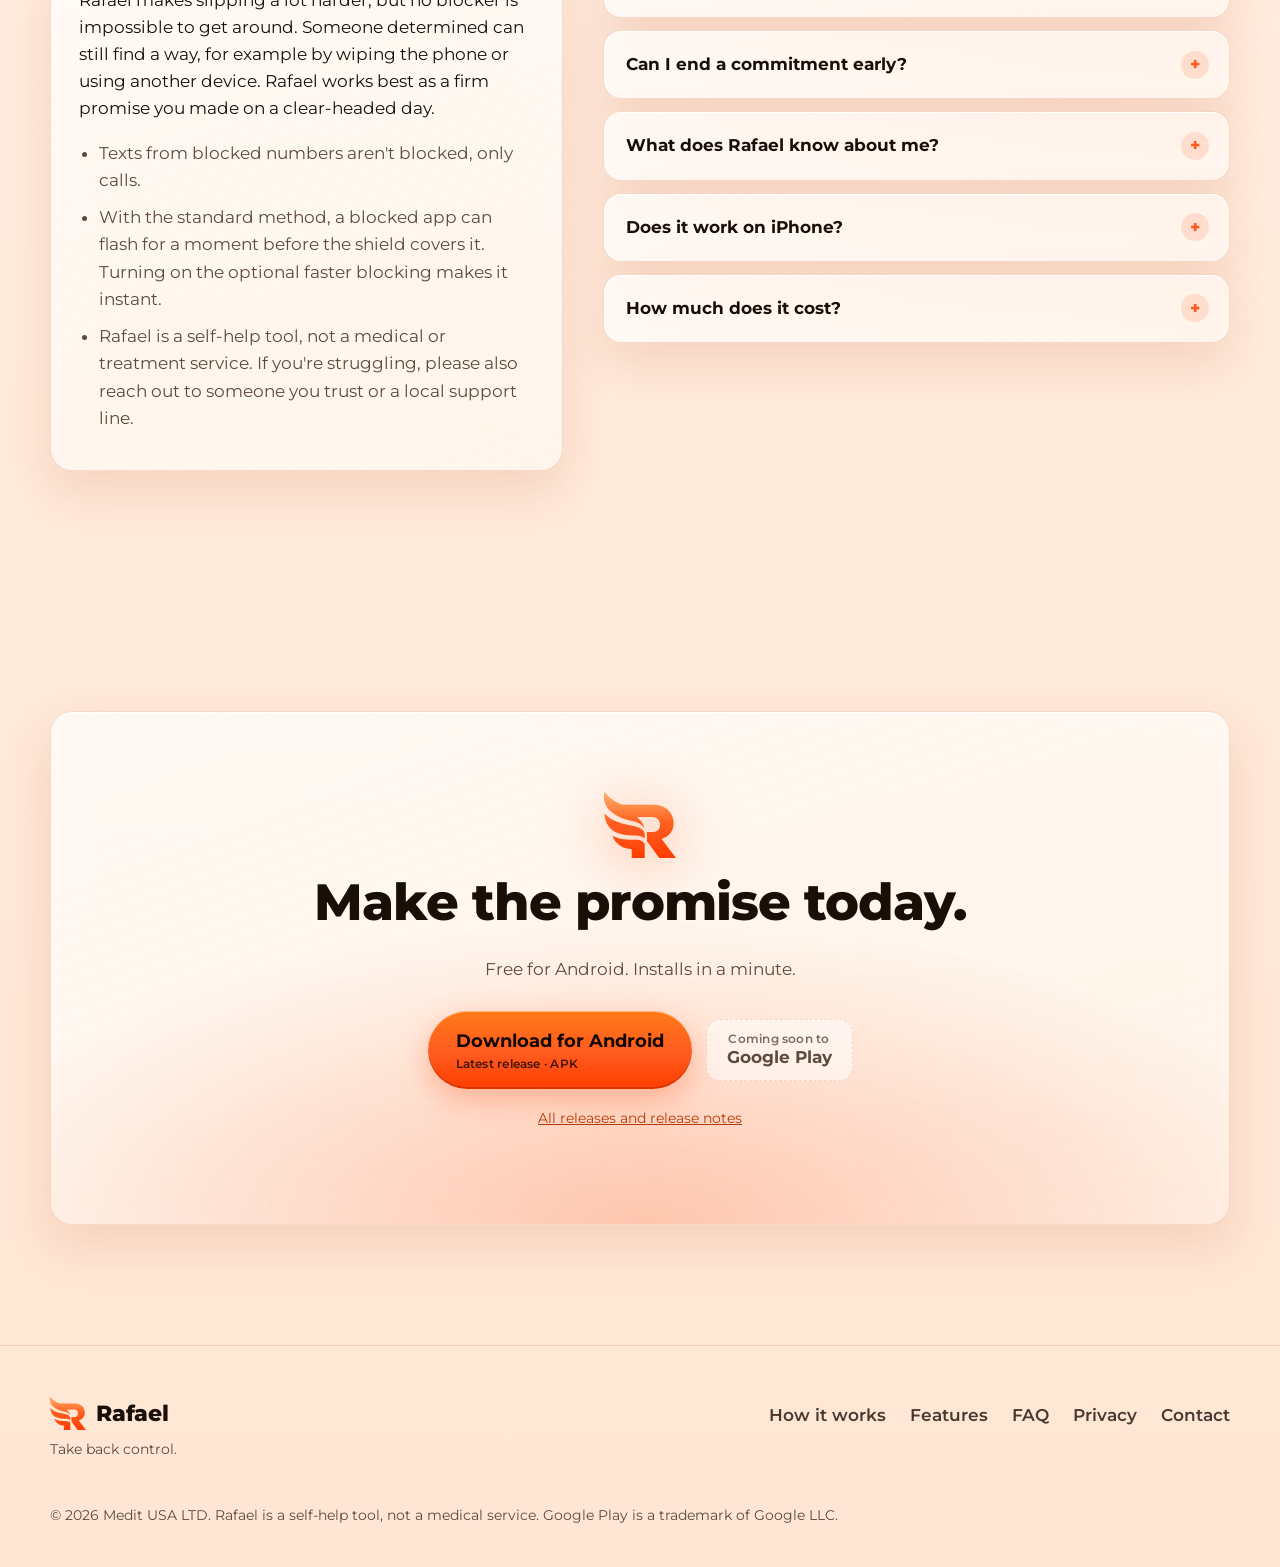
==== commit 67f686da: "Landing page v2: angel hero, how it works, features, gallery, stories, FAQ, privacy page" ====
--- a/index.html
+++ b/index.html
@@ -2,53 +2,58 @@
 <html lang="en">
 <head>
   <meta charset="utf-8">
-  <meta name="viewport" content="width=device-width, initial-scale=1">
-  <title>Rafael · Take back control.</title>
-  <meta name="description" content="Rafael is a voluntary, timed commitment app. Choose the apps and websites you want a break from, set an end date, and Rafael holds the line until it ends. Android first.">
-  <meta name="theme-color" content="#0A0A0A">
-  <meta name="color-scheme" content="dark">
+  <meta name="viewport" content="width=device-width, initial-scale=1, viewport-fit=cover">
+  <title>Rafael: Take back control | Commitment blocker for Android</title>
+  <meta name="description" content="Rafael is a voluntary, timed commitment blocker for Android. Block gambling, porn, other apps, websites and phone numbers until the time you chose. No early unlock. Emergency calls always work. Private and on-device.">
+  <meta name="color-scheme" content="dark light">
+  <meta name="theme-color" content="#0A0A0A" media="(prefers-color-scheme: dark)">
+  <meta name="theme-color" content="#FFF8F2" media="(prefers-color-scheme: light)">
   <link rel="canonical" href="https://userafael.com/">
 
-  <!-- Favicons -->
   <link rel="icon" href="favicon.ico" sizes="16x16 32x32 48x48">
   <link rel="icon" type="image/svg+xml" href="assets/icons/favicon.svg">
-  <link rel="icon" type="image/png" sizes="32x32" href="assets/icons/favicon-32.png">
-  <link rel="icon" type="image/png" sizes="16x16" href="assets/icons/favicon-16.png">
   <link rel="apple-touch-icon" sizes="180x180" href="assets/icons/apple-touch-icon.png">
   <link rel="manifest" href="site.webmanifest">
 
-  <!-- Open Graph / social. Absolute URLs for userafael.com. -->
   <meta property="og:type" content="website">
   <meta property="og:site_name" content="Rafael">
-  <meta property="og:title" content="Rafael · Take back control.">
-  <meta property="og:description" content="A firm, private, timed commitment blocker for gambling, porn and other unwanted apps and websites. Android first.">
+  <meta property="og:title" content="Rafael: Take back control">
+  <meta property="og:description" content="A voluntary, timed commitment blocker for gambling, porn, apps, websites and phone numbers. No early unlock. Emergency calls always work.">
   <meta property="og:url" content="https://userafael.com/">
   <meta property="og:image" content="https://userafael.com/assets/img/og-image.png">
   <meta property="og:image:width" content="1200">
   <meta property="og:image:height" content="630">
-  <meta property="og:image:alt" content="Rafael logo, a glossy orange R with a guardian wing on black, and the tagline Take back control.">
+  <meta property="og:image:alt" content="Rafael: a glowing orange angel behind the wing-R mark and the words Take back control.">
   <meta name="twitter:card" content="summary_large_image">
-  <meta name="twitter:title" content="Rafael · Take back control.">
-  <meta name="twitter:description" content="A firm, private, timed commitment blocker. Android first.">
+  <meta name="twitter:title" content="Rafael: Take back control">
+  <meta name="twitter:description" content="A voluntary, timed commitment blocker for Android. No early unlock. Emergency calls always work.">
   <meta name="twitter:image" content="https://userafael.com/assets/img/og-image.png">
+
+  <script type="application/ld+json">
+  {"@context":"https://schema.org","@type":"SoftwareApplication","name":"Rafael","operatingSystem":"Android","applicationCategory":"LifestyleApplication","description":"A voluntary, timed commitment blocker for gambling, porn, other apps, websites and phone numbers.","url":"https://userafael.com/","offers":{"@type":"Offer","price":"0","priceCurrency":"USD"},"publisher":{"@type":"Organization","name":"Medit USA LTD"}}
+  </script>
 
   <link rel="preload" href="assets/fonts/Montserrat-Variable-latin.woff2" as="font" type="font/woff2" crossorigin>
   <link rel="stylesheet" href="styles.css">
+  <script>document.documentElement.classList.add('js')</script>
 </head>
 <body>
   <a class="skip" href="#main">Skip to content</a>
 
-  <header class="site-header">
+  <header class="site-header" id="top">
     <div class="wrap header-inner">
-      <a class="brand" href="#top" aria-label="Rafael home"><img src="assets/img/logo.svg" alt="Rafael" width="150" height="38"></a>
-      <nav class="nav" aria-label="Main">
+      <a class="brand" href="#top" aria-label="Rafael, back to top">
+        <img src="assets/img/mark.svg" alt="" width="40" height="36"><span>Rafael</span>
+      </a>
+      <nav aria-label="Main">
         <button class="nav-toggle" aria-expanded="false" aria-controls="nav-links"><span class="sr-only">Menu</span><span class="bars" aria-hidden="true"></span></button>
         <ul id="nav-links">
           <li><a href="#how">How it works</a></li>
           <li><a href="#features">Features</a></li>
-          <li><a href="#limits">Honest limits</a></li>
-          <li><a href="#privacy">Privacy</a></li>
-          <li><a class="btn btn-small" href="#waitlist">Join the waitlist</a></li>
+          <li><a href="#gallery">Screens</a></li>
+          <li><a href="#stories">Stories</a></li>
+          <li><a href="#faq">FAQ</a></li>
+          <li><a class="btn btn-small js-apk" href="https://github.com/OriginalSolution/rafael-android/releases/download/v0.5.1-poc/Rafael-v0.5.1-poc.apk">Download</a></li>
         </ul>
       </nav>
     </div>
@@ -56,206 +61,190 @@
 
   <main id="main">
     <!-- HERO -->
-    <section class="hero" id="top">
-      <div class="blob blob-hero-1" aria-hidden="true"></div>
-      <div class="blob blob-hero-2" aria-hidden="true"></div>
+    <section class="hero" aria-labelledby="hero-title">
+      <div class="hero-bg" aria-hidden="true">
+        <picture>
+          <source srcset="assets/img/angel-light.webp" media="(prefers-color-scheme: light)">
+          <img src="assets/img/angel-bg.webp" alt="" width="720" height="1280" fetchpriority="high">
+        </picture>
+        <span class="embers"></span>
+      </div>
       <div class="wrap hero-grid">
-        <div class="hero-copy">
-          <p class="eyebrow"><span class="dot" aria-hidden="true"></span> In development · Android first</p>
-          <h1><span class="shine">Take back control.</span></h1>
-          <span class="accent-rule" aria-hidden="true"></span>
-          <p class="lead">Rafael is a voluntary commitment app. Choose the apps and websites you want a break from, such as betting, adult content or anything else, and set an end date. Rafael keeps that decision in place until the date arrives.</p>
-          <ul class="hero-points">
-            <li>No early unlock once you activate</li>
-            <li>Emergency calling always available</li>
-            <li>Your choices stay on your phone</li>
-          </ul>
+        <div class="hero-copy reveal">
+          <img class="hero-mark" src="assets/img/mark.svg" alt="" width="96" height="88">
+          <p class="eyebrow"><span class="dot" aria-hidden="true"></span> Free · Android · Early access</p>
+          <h1 id="hero-title"><span class="shine">Take back control.</span></h1>
+          <p class="lede">Rafael is a commitment you make to yourself. Choose the gambling apps, sites, porn, other apps or phone numbers you want a break from, choose how long, and Rafael holds the line until that time ends.</p>
           <div class="cta-row">
-            <a class="btn" href="#waitlist">Join the waitlist</a>
-            <a class="btn btn-ghost" href="#how">See how it works</a>
-          </div>
-        </div>
-        <div class="hero-art" aria-hidden="true">
-          <div class="hero-orb"></div>
-          <img class="hero-mark" src="assets/img/mark-orange-gloss.svg" alt="" width="439" height="400">
-        </div>
-      </div>
+            <a class="btn btn-big js-apk" href="https://github.com/OriginalSolution/rafael-android/releases/download/v0.5.1-poc/Rafael-v0.5.1-poc.apk">
+              <svg aria-hidden="true" viewBox="0 0 24 24" width="22" height="22"><path fill="currentColor" d="M12 3a1 1 0 0 1 1 1v9.6l3.3-3.3a1 1 0 1 1 1.4 1.4l-5 5a1 1 0 0 1-1.4 0l-5-5a1 1 0 1 1 1.4-1.4l3.3 3.3V4a1 1 0 0 1 1-1zM5 19h14a1 1 0 1 1 0 2H5a1 1 0 1 1 0-2z"/></svg>
+              <span>Download for Android<small class="js-apk-version">Latest release · APK</small></span>
+            </a>
+            <span class="soon" role="note">
+              <svg aria-hidden="true" viewBox="0 0 24 24" width="20" height="20"><path fill="currentColor" d="M12 2a10 10 0 1 0 0 20 10 10 0 0 0 0-20zm1 5v5.4l3.7 2.2-1 1.7L11 13.6V7h2z"/></svg>
+              <span><small>Coming soon to</small>Google Play</span>
+            </span>
+          </div>
+          <p class="hero-note">No early unlock. Emergency calls always work. Everything stays on your phone.</p>
+        </div>
+        <div class="hero-phone reveal" aria-hidden="true">
+          <div class="halo"></div>
+          <div class="phone float">
+            <picture>
+              <source srcset="assets/shots/09_active_angelic_light.webp" media="(prefers-color-scheme: light)">
+              <img src="assets/shots/08_active_halo_dark.webp" alt="" width="450" height="1000">
+            </picture>
+          </div>
+        </div>
+      </div>
+      <a class="scroll-cue" href="#how"><span class="sr-only">Scroll to How it works</span><span aria-hidden="true"></span></a>
     </section>
 
     <!-- HOW IT WORKS -->
     <section class="section" id="how" aria-labelledby="how-title">
       <div class="wrap">
         <p class="kicker">How it works</p>
-        <h2 id="how-title">Decide once, while things are calm.</h2>
-        <p class="section-lead">The hardest moments are rarely the moments we planned for. Rafael lets you make the decision ahead of time and then keeps it for you.</p>
+        <h2 id="how-title">Three steps. Then it holds.</h2>
         <ol class="steps">
-          <li class="step">
-            <span class="step-n">1</span>
+          <li class="glass step reveal">
+            <span class="step-num" aria-hidden="true">1</span>
             <h3>Choose what to block</h3>
-            <p>Pick installed apps and add websites or supported categories. Decide which essential apps stay available, such as your dialer, maps or work apps.</p>
+            <p>Pick apps from your phone, type in websites like bet365.com, and add phone numbers you don't want to reach you. Keep the people who matter always reachable.</p>
           </li>
-          <li class="step">
-            <span class="step-n">2</span>
-            <h3>Set your end date</h3>
-            <p>Choose an exact date and time. Before you confirm, Rafael shows the full summary: what's blocked, what stays open, your time zone and how strongly your phone can protect it.</p>
+          <li class="glass step reveal">
+            <span class="step-num" aria-hidden="true">2</span>
+            <h3>Set your time</h3>
+            <p>Swipe through simple cards: 1 day, 1 week, 30 days or your own date. Set a 6-digit setup PIN so changes stay deliberate.</p>
           </li>
-          <li class="step">
-            <span class="step-n">3</span>
-            <h3>It stays locked</h3>
-            <p>After you activate, there's no pause, shortcut or paid bypass inside Rafael. Your setup code can't bring the end date forward. Emergency calling keeps working.</p>
-          </li>
-          <li class="step">
-            <span class="step-n">4</span>
-            <h3>It ends automatically</h3>
-            <p>At the deadline, restrictions lift on their own. You don't need a code, a payment or a connection, and starting another commitment is always a new, fresh choice.</p>
+          <li class="glass step reveal">
+            <span class="step-num" aria-hidden="true">3</span>
+            <h3>Pledge and hold to start</h3>
+            <p>Read your pledge, then press and hold for two seconds to seal it. From then on there is no pause, cancel or early unlock until it ends.</p>
           </li>
         </ol>
       </div>
     </section>
 
-    <!-- BLOCKED SCREEN EXAMPLE -->
-    <section class="section section-alt" aria-labelledby="calm-title">
-      <div class="wrap split">
-        <div>
-          <p class="kicker">Calm, not shame</p>
-          <h2 id="calm-title">A steady reminder of the choice you made.</h2>
-          <p>When you reach something you've blocked, Rafael doesn't lecture you. It reminds you of the choice you made, shows when it ends, and points you to what's still open.</p>
-          <p>No labels, no diagnosis and no guilt. Rafael is one tool that helps you keep a decision. It doesn't claim to cure anything.</p>
-        </div>
-        <figure class="phone" aria-label="Example of a Rafael blocked screen">
-          <div class="phone-screen">
-            <img src="assets/img/mark-orange-gloss.svg" alt="" width="64" height="58" class="phone-mark">
-            <p class="phone-title">You chose to protect this time.</p>
-            <p class="phone-body">This website is restricted until <strong>30 November at 6:00&nbsp;p.m.</strong></p>
-            <div class="phone-count" aria-hidden="true">
-              <div><b>17</b><span>days</span></div><div><b>15</b><span>hrs</span></div><div><b>42</b><span>min</span></div>
-            </div>
-            <p class="phone-note">You can still access your essential functions.</p>
-            <span class="phone-btn">Emergency call</span>
-          </div>
-          <figcaption>Illustrative design, not a finished app screen.</figcaption>
-        </figure>
-      </div>
-    </section>
-
     <!-- FEATURES -->
     <section class="section" id="features" aria-labelledby="features-title">
-      <div class="blob blob-features" aria-hidden="true"></div>
-      <div class="wrap">
-        <p class="kicker">Key features</p>
-        <h2 id="features-title">Firm where it matters. Gentle everywhere else.</h2>
-        <div class="cards">
-          <article class="card"><h3>Timed commitment</h3><p>A fixed end date and time. Once it's active, you can't cancel it or shorten it from inside the app.</p></article>
-          <article class="card"><h3>App restrictions</h3><p>Block the apps you choose, whether that's betting, adult content, gaming or social apps.</p></article>
-          <article class="card"><h3>Website restrictions</h3><p>Block specific domains and supported categories, with coverage tested for each device and browser.</p></article>
-          <article class="card"><h3>Restricted phone mode</h3><p>On supported setups, limit the phone to a short list of essentials you pick in advance.</p></article>
-          <article class="card"><h3>Clear countdown</h3><p>See the exact end time, the time left, what's covered and whether protection is working.</p></article>
-          <article class="card"><h3>Automatic expiry</h3><p>Ends at the saved deadline. Changing the clock or time zone won't move it.</p></article>
-          <article class="card"><h3>Setup code</h3><p>Confirms and protects your setup. It never overrides an active commitment.</p></article>
-          <article class="card card-accent"><h3>Emergency access</h3><p>Emergency calling and the essential functions you choose stay available the whole time.</p></article>
-        </div>
-        <div class="later">
-          <h3>Being explored for later</h3>
-          <p>These ideas come after core blocking is proven to work:</p>
-          <ul>
-            <li><strong>Urge button:</strong> breathing prompts, a short distraction or encouragement. It never lifts restrictions.</li>
-            <li><strong>Private check-ins:</strong> track your goals and the commitments you've completed.</li>
-            <li><strong>Schedules:</strong> cover the times you find hardest, like evenings or payday.</li>
-            <li><strong>Accountability partner:</strong> optional and off by default. They see only a status summary you approve, never your browsing, and they don't get an unlock code.</li>
-          </ul>
-        </div>
-      </div>
-    </section>
-
-    <!-- HONEST LIMITS -->
-    <section class="section section-deep" id="limits" aria-labelledby="limits-title">
-      <div class="blob blob-limits" aria-hidden="true"></div>
-      <div class="wrap">
-        <p class="kicker kicker-light">Honest limits</p>
-        <h2 id="limits-title">Strong, but we won't call it unbreakable.</h2>
-        <p class="section-lead">Rafael itself won't accept early-unlock requests. How hard it is to get around Rafael from outside the app depends on your phone and how it's set up. Here's how things stand.</p>
-        <div class="limits-grid">
-          <div class="limit">
-            <h3>Android first</h3>
-            <p>We're building and testing on Android first, starting with a prototype that measures how well blocking actually holds up. A stricter managed setup may offer stronger protection on some devices.</p>
-          </div>
-          <div class="limit">
-            <h3>iPhone later</h3>
-            <p>We'll evaluate iPhone separately. Apple's tools work differently and permission can be withdrawn, so we won't promise the same strength there.</p>
-          </div>
-          <div class="limit">
-            <h3>Device-level escapes</h3>
-            <p>A factory reset, system recovery, or a rooted or jailbroken phone can defeat app-level controls. On a standard install, changing permissions or settings can weaken protection. If protection is lost, Rafael will tell you rather than show a false "protected" status.</p>
-          </div>
-          <div class="limit">
-            <h3>Website filtering isn't perfect</h3>
-            <p>Category lists can miss new sites or block the wrong ones. Filtering can't always tell an unwanted page from a useful one on the same site, and it doesn't remove downloaded files. Another VPN can also conflict with it.</p>
-          </div>
-        </div>
-        <p class="fine">If you're finding things hard, it can help to talk to someone you trust or a local support service as well. Rafael works best as one part of your own plan.</p>
-      </div>
-    </section>
-
-    <!-- PRIVACY -->
-    <section class="section" id="privacy" aria-labelledby="privacy-title">
-      <div class="blob blob-privacy" aria-hidden="true"></div>
-      <div class="wrap split">
+      <div class="wrap">
+        <p class="kicker">Features</p>
+        <h2 id="features-title">Built to keep your promise.</h2>
+        <ul class="features">
+          <li class="glass feature reveal"><span class="ico" aria-hidden="true"><svg viewBox="0 0 24 24"><rect x="3" y="3" width="7" height="7" rx="2"/><rect x="14" y="3" width="7" height="7" rx="2"/><rect x="3" y="14" width="7" height="7" rx="2"/><rect x="14" y="14" width="7" height="7" rx="2"/></svg></span><h3>Apps</h3><p>Betting apps, scores apps, social apps: when you open one, Rafael's shield covers it.</p></li>
+          <li class="glass feature reveal"><span class="ico" aria-hidden="true"><svg viewBox="0 0 24 24"><circle cx="12" cy="12" r="9"/><path d="M3 12h18M12 3c3 3.5 3 14.5 0 18M12 3c-3 3.5-3 14.5 0 18"/></svg></span><h3>Websites</h3><p>A private on-device filter blocks the sites you list, subdomains included, in any browser.</p></li>
+          <li class="glass feature reveal"><span class="ico" aria-hidden="true"><svg viewBox="0 0 24 24"><path d="M5 4h4l2 5-2.5 1.5a11 11 0 0 0 5 5L15 13l5 2v4a2 2 0 0 1-2 2A16 16 0 0 1 3 6a2 2 0 0 1 2-2z"/></svg></span><h3>Phone numbers</h3><p>Block calls from numbers that pull you back, and keep chosen numbers always reachable.</p></li>
+          <li class="glass feature reveal"><span class="ico" aria-hidden="true"><svg viewBox="0 0 24 24"><circle cx="12" cy="12" r="9"/><path d="M12 7v5l3 2"/></svg></span><h3>Per-app times</h3><p>Betting apps blocked all day, YouTube only 10 pm to 6 am, or weekdays only. Each item gets its own schedule.</p></li>
+          <li class="glass feature reveal"><span class="ico" aria-hidden="true"><svg viewBox="0 0 24 24"><path d="M12 5v14M5 12h14"/></svg></span><h3>Add anytime, never remove early</h3><p>During a commitment you can add more apps, sites or numbers and make times stricter. Nothing comes off until it ends.</p></li>
+          <li class="glass feature reveal"><span class="ico" aria-hidden="true"><svg viewBox="0 0 24 24"><rect x="5" y="10" width="14" height="10" rx="2"/><path d="M8 10V7a4 4 0 0 1 8 0v3"/></svg></span><h3>Setup PIN</h3><p>A 6-digit PIN protects your settings. It's stored only as a salted hash on your phone.</p></li>
+          <li class="glass feature reveal"><span class="ico" aria-hidden="true"><svg viewBox="0 0 24 24"><path d="M12 3l8 3v6c0 5-3.5 8-8 9-4.5-1-8-4-8-9V6l8-3z"/><path d="M12 8v4M12 15.5v.5"/></svg></span><h3>Emergency calls always work</h3><p>Rafael never blocks emergency calls, your phone app or system settings.</p></li>
+          <li class="glass feature reveal"><span class="ico" aria-hidden="true"><svg viewBox="0 0 24 24"><rect x="2.5" y="4" width="8.5" height="16" rx="2"/><rect x="13" y="4" width="8.5" height="16" rx="2"/></svg></span><h3>Works on foldables</h3><p>On big inner screens like the Galaxy Z Fold, Rafael splits into two panes.</p></li>
+        </ul>
+      </div>
+    </section>
+
+    <!-- GALLERY -->
+    <section class="section gallery-section" id="gallery" aria-labelledby="gallery-title">
+      <div class="wrap">
+        <p class="kicker">Screens</p>
+        <h2 id="gallery-title">Calm, bold and on your side.</h2>
+        <p class="sub">Real screens from the current Android build.</p>
+      </div>
+      <div class="gallery" tabindex="0" role="region" aria-label="App screenshots, scroll sideways for more">
+        <figure class="shot reveal"><div class="phone"><img loading="lazy" src="assets/shots/19_commit_cards_dark.webp" width="450" height="1000" alt="Set your commitment: swipeable cards for 1 day, 1 week, 30 days or a custom date."></div><figcaption>Set your time</figcaption></figure>
+        <figure class="shot reveal"><div class="phone"><img loading="lazy" src="assets/shots/20_pin_choose_dark.webp" width="450" height="1000" alt="Setup code screen with a 6-digit PIN pad."></div><figcaption>Choose a setup PIN</figcaption></figure>
+        <figure class="shot reveal"><div class="phone"><picture><source srcset="assets/shots/21_pledge_hold_light.webp" media="(prefers-color-scheme: light)"><img loading="lazy" src="assets/shots/21_pledge_hold_dark.webp" width="450" height="1000" alt="Review and activate: the pledge card listing blocked apps, websites and numbers, with a Hold to start button."></picture></div><figcaption>Pledge and hold</figcaption></figure>
+        <figure class="shot reveal"><div class="phone"><img loading="lazy" src="assets/shots/08_active_halo_dark.webp" width="450" height="1000" alt="Active commitment screen with a glowing halo countdown."></div><figcaption>Your commitment, live</figcaption></figure>
+        <figure class="shot reveal"><div class="phone"><picture><source srcset="assets/shots/12_blocked_shield_wings_light.webp" media="(prefers-color-scheme: light)"><img loading="lazy" src="assets/shots/12_blocked_shield_wings_dark.webp" width="450" height="1000" alt="Blocked screen: wings fold around a shield over a blocked app."></picture></div><figcaption>The shield</figcaption></figure>
+        <figure class="shot reveal"><div class="phone"><img loading="lazy" src="assets/shots/24_active_schedules_dark.webp" width="450" height="1000" alt="Active screen listing what is blocked right now and when each block starts or ends."></div><figcaption>Blocked right now</figcaption></figure>
+        <figure class="shot reveal"><div class="phone"><img loading="lazy" src="assets/shots/24_schedule_editor_dark.webp" width="450" height="1000" alt="Schedule editor for one app with times and weekdays."></div><figcaption>Per-app times</figcaption></figure>
+        <figure class="shot shot-wide reveal"><div class="phone phone-fold"><img loading="lazy" src="assets/shots/24_unfolded_two_pane_dark.webp" width="859" height="1000" alt="Rafael on an unfolded foldable, showing two panes side by side."></div><figcaption>Two panes on foldables</figcaption></figure>
+      </div>
+      <div class="wrap gallery-ctrl">
+        <button class="round" data-dir="-1" aria-label="Previous screens"><span aria-hidden="true">‹</span></button>
+        <button class="round" data-dir="1" aria-label="Next screens"><span aria-hidden="true">›</span></button>
+      </div>
+    </section>
+
+    <!-- TESTIMONIALS -->
+    <section class="section" id="stories" aria-labelledby="stories-title">
+      <div class="wrap">
+        <p class="kicker">Stories</p>
+        <h2 id="stories-title">In their own words.</h2>
+        <p class="sub">Real stories from people using Rafael, shared with their permission.</p>
+        <div class="stories" id="stories-list" aria-live="polite">
+          <article class="glass story story-empty">
+            <img src="assets/img/mark.svg" alt="" width="56" height="51">
+            <h3>Be one of the first stories</h3>
+            <p>Rafael is brand new. If it has helped you keep a promise to yourself, we'd love to hear how. A few honest lines are enough.</p>
+            <a class="btn" href="mailto:hello@userafael.com?subject=My%20Rafael%20story">Share your story</a>
+            <p class="fine">Stories are only shared with your permission, and you can stay anonymous.</p>
+          </article>
+        </div>
+      </div>
+    </section>
+
+    <!-- HONEST LIMITS + FAQ -->
+    <section class="section" id="faq" aria-labelledby="faq-title">
+      <div class="wrap faq-grid">
         <div>
-          <p class="kicker">Privacy by design</p>
-          <h2 id="privacy-title">What you block is your business.</h2>
-          <p>Your blocked apps, websites and commitment details stay on your device by default. Rafael doesn't need an account to keep an active commitment running.</p>
-        </div>
-        <ul class="checks">
-          <li><strong>Stays on your device.</strong> Your selections and commitment details are stored locally.</li>
-          <li><strong>No browsing logs.</strong> We don't keep full URLs, page contents or detailed browsing activity.</li>
-          <li><strong>No snooping on secure traffic.</strong> Filtering avoids decrypting your personal HTTPS connections.</li>
-          <li><strong>Your code is protected.</strong> Only a secure verifier is stored, never the code itself.</li>
-          <li><strong>Analytics leave out the sensitive parts.</strong> They never include the apps you chose or the sites you visit.</li>
-          <li><strong>Sharing is off by default.</strong> Nothing goes to anyone unless you choose to send it.</li>
-        </ul>
-      </div>
-    </section>
-
-    <!-- FAQ -->
-    <section class="section section-alt" aria-labelledby="faq-title">
-      <div class="wrap narrow">
-        <p class="kicker">Questions</p>
-        <h2 id="faq-title">Good to know</h2>
-        <details><summary>Can I end a commitment early?</summary><p>No. That's the point. You can edit or cancel freely while you're still setting it up. Once you activate it, the end date is fixed. Rafael shows a clear summary and asks you to confirm before that point.</p></details>
-        <details><summary>What if there's an emergency?</summary><p>Emergency calling stays available throughout, along with the essential apps you choose before you activate.</p></details>
-        <details><summary>What if my subscription ends?</summary><p>An active commitment, and emergency access, never depends on payment. Your commitment ends at its deadline either way.</p></details>
-        <details><summary>When can I use it?</summary><p>Rafael is in development. Android comes first, after testing on real devices. Join the waitlist to hear when there's something to try.</p></details>
-        <details><summary>Is Rafael religious?</summary><p>The name is inspired by Raphael, who is associated with healing. You don't need any faith to use Rafael.</p></details>
-      </div>
-    </section>
-
-    <!-- WAITLIST -->
-    <section class="section waitlist" id="waitlist" aria-labelledby="waitlist-title">
-      <div class="blob blob-waitlist" aria-hidden="true"></div>
-      <div class="wrap narrow center waitlist-panel">
-        <img src="assets/img/mark-orange-gloss.svg" alt="" width="72" height="66" class="waitlist-mark">
-        <h2 id="waitlist-title">Join the waitlist</h2>
-        <p>Be the first to hear when Rafael is ready to test on Android. Just updates, no spam.</p>
-        <!--
-          TODO(backend): This form is a NON-FUNCTIONAL PLACEHOLDER.
-          It does not send or store anything. Before launch:
-            1. Choose a waitlist provider or endpoint and set the form's action/method (or wire main.js to POST).
-            2. Add consent wording plus a privacy policy link, and double opt-in if required where you operate.
-            3. Add spam protection (honeypot or captcha) and server-side validation.
-            4. Remove the data-placeholder attribute and the "not connected yet" notice.
-        -->
-        <form class="form" id="waitlist-form" data-placeholder="true" novalidate>
-          <div class="field">
-            <label for="wl-name">Name</label>
-            <input id="wl-name" name="name" type="text" autocomplete="given-name" placeholder="Your first name">
-          </div>
-          <div class="field">
-            <label for="wl-email">Email <span aria-hidden="true">*</span></label>
-            <input id="wl-email" name="email" type="email" autocomplete="email" required placeholder="you@example.com">
-          </div>
-          <button class="btn" type="submit">Notify me</button>
-          <p class="form-note" id="form-status" role="status" aria-live="polite">Preview only: sign-up isn't connected yet, so nothing you type here is sent or saved.</p>
-        </form>
+          <p class="kicker">Honest limits</p>
+          <h2 id="faq-title">What Rafael can and can't do.</h2>
+          <div class="glass limits reveal">
+            <p>Rafael makes slipping a lot harder, but no blocker is impossible to get around. Someone determined can still find a way, for example by wiping the phone or using another device. Rafael works best as a firm promise you made on a clear-headed day.</p>
+            <ul>
+              <li>Texts from blocked numbers aren't blocked, only calls.</li>
+              <li>With the standard method, a blocked app can flash for a moment before the shield covers it. Turning on the optional faster blocking makes it instant.</li>
+              <li>Rafael is a self-help tool, not a medical or treatment service. If you're struggling, please also reach out to someone you trust or a local support line.</li>
+            </ul>
+          </div>
+        </div>
+        <div class="faq">
+          <details class="glass">
+            <summary>Android says the app is blocked or unsafe. What do I do?</summary>
+            <p>Until Rafael is on Google Play, you install it from a file, and Play Protect may warn you because it doesn't know the app yet. Tap <strong>More details</strong>, then <strong>Install anyway</strong>. Each release lists its SHA-256 fingerprint on GitHub so you can check the file.</p>
+          </details>
+          <details class="glass">
+            <summary>It won't install on my Samsung.</summary>
+            <p>Samsung's <strong>Auto Blocker</strong> stops installs from files. Open Settings, then Security and privacy, then Auto Blocker, and turn it off while you install. You can turn it back on afterwards.</p>
+          </details>
+          <details class="glass">
+            <summary>A switch is greyed out in Settings ("restricted setting").</summary>
+            <p>On Android 13 and newer, apps installed from a file need a one-time unlock. Rafael walks you through it: open Settings, then Apps, then Rafael, tap <strong>⋮</strong> at the top right, choose <strong>Allow restricted settings</strong> and confirm. If you don't see it, tap the grey switch once first, then go back. This step goes away once Rafael is on Google Play.</p>
+          </details>
+          <details class="glass">
+            <summary>Can I end a commitment early?</summary>
+            <p>No. That's the point. There's no pause, cancel or early unlock until the time you chose. You can still add more blocks or make times stricter. Emergency calls, your phone app and system settings always stay available.</p>
+          </details>
+          <details class="glass">
+            <summary>What does Rafael know about me?</summary>
+            <p>Nothing leaves your phone. There's no account, no sign-up, no ads and no analytics. Your lists, schedules and PIN hash are stored on the device only. Read the <a href="privacy.html">privacy policy</a> for the details.</p>
+          </details>
+          <details class="glass">
+            <summary>Does it work on iPhone?</summary>
+            <p>Not yet. Rafael is Android first. Google Play is next, then we'll look at iPhone.</p>
+          </details>
+          <details class="glass">
+            <summary>How much does it cost?</summary>
+            <p>The current early-access version is free.</p>
+          </details>
+        </div>
+      </div>
+    </section>
+
+    <!-- FINAL CTA -->
+    <section class="section final" aria-labelledby="final-title">
+      <div class="wrap">
+        <div class="glass final-card reveal">
+          <img src="assets/img/mark.svg" alt="" width="72" height="66">
+          <h2 id="final-title">Make the promise today.</h2>
+          <p>Free for Android. Installs in a minute.</p>
+          <div class="cta-row center">
+            <a class="btn btn-big js-apk" href="https://github.com/OriginalSolution/rafael-android/releases/download/v0.5.1-poc/Rafael-v0.5.1-poc.apk"><span>Download for Android<small class="js-apk-version">Latest release · APK</small></span></a>
+            <span class="soon" role="note"><span><small>Coming soon to</small>Google Play</span></span>
+          </div>
+          <p class="fine"><a href="https://github.com/OriginalSolution/rafael-android/releases">All releases and release notes</a></p>
+        </div>
       </div>
     </section>
   </main>
@@ -263,19 +252,19 @@
   <footer class="site-footer">
     <div class="wrap footer-grid">
       <div>
-        <img src="assets/img/logo.svg" alt="Rafael" width="150" height="38">
-        <p class="footer-tag"><span class="accent-rule small" aria-hidden="true"></span>Take back control.</p>
+        <a class="brand" href="#top"><img src="assets/img/mark.svg" alt="" width="32" height="29"><span>Rafael</span></a>
+        <p class="fine">Take back control.</p>
       </div>
       <nav aria-label="Footer">
         <ul>
           <li><a href="#how">How it works</a></li>
           <li><a href="#features">Features</a></li>
-          <li><a href="#limits">Honest limits</a></li>
-          <li><a href="#privacy">Privacy</a></li>
-          <li><a href="#waitlist">Waitlist</a></li>
+          <li><a href="#faq">FAQ</a></li>
+          <li><a href="privacy.html">Privacy</a></li>
+          <li><a href="mailto:hello@userafael.com">Contact</a></li>
         </ul>
       </nav>
-      <p class="footer-fine">Rafael is a product in development. Features described here are planned and still being tested, so they aren't a guarantee of what every device will support. Rafael isn't a medical or treatment service.<br>© 2026 Rafael. All rights reserved.</p>
+      <p class="fine footer-fine">© <span class="js-year">2026</span> Medit USA LTD. Rafael is a self-help tool, not a medical service. Google Play is a trademark of Google LLC.</p>
     </div>
   </footer>
 
--- a/styles.css
+++ b/styles.css
@@ -1,269 +1,287 @@
-/* Rafael landing page: v2 "Hot Orange × Shining Black" with glassmorphism */
+/* Rafael landing page. Plain CSS, no framework. */
 @font-face {
   font-family: "Montserrat";
   src: url("assets/fonts/Montserrat-Variable-latin.woff2") format("woff2");
   font-weight: 100 900; font-style: normal; font-display: swap;
 }
 :root {
-  --orange: #FF5A1F;          /* primary. On #0A0A0A: 6.35:1 */
-  --orange-1: #FF7A18;        /* gloss gradient top */
-  --orange-2: #FF3D00;        /* gloss gradient bottom */
-  --orange-soft: #FF8A4C;     /* small orange text/links on dark: 8.5:1 */
-  --black: #0A0A0A;           /* base */
-  --s1: #161616;              /* surface */
-  --s2: #1F1F1F;              /* raised surface */
-  --white: #FFFFFF;           /* headings: 19.8:1 */
-  --text: #E6E6E6;            /* body: ~16:1 */
-  --muted: #B3B3B3;           /* secondary: 9.4:1 */
-  --on-orange: #0A0A0A;       /* text on orange: 5.6–7.6:1 across the gradient (white on orange is only 3.1:1) */
+  --orange: #FF5A1F;
+  --orange-2: #FF7A18;
+  --orange-3: #FF3D00;
+  --accent-text: #FF7A3D;
+  --bg: #070707;
+  --bg-2: #0F0F10;
+  --text: #F6F3F0;
+  --muted: #B9B2AC;
   --glass: rgba(255,255,255,.055);
-  --glass-strong: rgba(255,255,255,.08);
+  --glass-2: rgba(255,255,255,.09);
   --glass-border: rgba(255,255,255,.12);
-  --glass-hi: rgba(255,255,255,.16);
-  --glass-fallback: rgba(24,24,24,.94);
-  --radius: 20px;
-  --wrap: 1120px;
-  --gloss: linear-gradient(180deg, var(--orange-1) 0%, var(--orange) 55%, var(--orange-2) 100%);
-}
-*,*::before,*::after { box-sizing: border-box; }
-html { scroll-behavior: smooth; -webkit-text-size-adjust: 100%; background: var(--black); }
-@media (prefers-reduced-motion: reduce) { html { scroll-behavior: auto; } }
+  --glass-hi: rgba(255,255,255,.18);
+  --shadow: 0 20px 60px rgba(0,0,0,.55);
+  --radius: 22px;
+  --btn-text: #140600;
+  --angel-opacity: .55;
+  --hero-fade: linear-gradient(180deg, rgba(7,7,7,.2) 0%, rgba(7,7,7,.35) 60%, var(--bg) 100%);
+  color-scheme: dark;
+}
+@media (prefers-color-scheme: light) {
+  :root {
+    --accent-text: #B83A08;
+    --bg: #FFF8F2;
+    --bg-2: #FFE9DA;
+    --text: #1A0F08;
+    --muted: #5E4A3D;
+    --glass: rgba(255,255,255,.55);
+    --glass-2: rgba(255,255,255,.75);
+    --glass-border: rgba(194,65,12,.16);
+    --glass-hi: rgba(255,255,255,.95);
+    --shadow: 0 20px 50px rgba(194,65,12,.14);
+    --angel-opacity: .5;
+    --hero-fade: linear-gradient(180deg, rgba(255,248,242,0) 0%, rgba(255,248,242,.25) 60%, var(--bg) 100%);
+    color-scheme: light;
+  }
+}
+*, *::before, *::after { box-sizing: border-box; }
+html { scroll-behavior: smooth; -webkit-text-size-adjust: 100%; }
 body {
-  margin: 0; color: var(--text); overflow-x: hidden;
-  background:
-    linear-gradient(180deg, #141414 0, var(--black) 520px),
-    var(--black);
-  font-family: "Montserrat", system-ui, -apple-system, "Segoe UI", Roboto, sans-serif;
-  font-size: 1.0625rem; line-height: 1.65;
+  margin: 0; font-family: "Montserrat", system-ui, -apple-system, "Segoe UI", Roboto, sans-serif;
+  background: var(--bg); color: var(--text); line-height: 1.6; font-size: 17px;
+  overflow-x: hidden;
+}
+@media (prefers-color-scheme: light) {
+  body { background: linear-gradient(180deg, #FFF8F2 0, #FFF8F2 1400px, #FFE6D4 100%); }
 }
 img { max-width: 100%; height: auto; display: block; }
-a { color: var(--orange-soft); }
-h1, h2, h3 { line-height: 1.15; margin: 0 0 .6em; letter-spacing: -0.015em; color: var(--white); }
-h1 { font-size: clamp(2.6rem, 6vw, 4.6rem); font-weight: 800; letter-spacing: -0.03em; }
-h1 .shine { background: linear-gradient(180deg, #fff 0%, #fff 45%, #CFCFCF 100%); -webkit-background-clip: text; background-clip: text; color: transparent; }
-h2 { font-size: clamp(1.8rem, 3.6vw, 2.6rem); font-weight: 800; }
-h3 { font-size: 1.15rem; font-weight: 700; }
+a { color: var(--accent-text); }
+h1, h2, h3 { line-height: 1.1; margin: 0 0 .5em; letter-spacing: -.02em; }
+h2 { font-size: clamp(2rem, 4.5vw, 3.2rem); font-weight: 800; }
+h3 { font-size: 1.2rem; font-weight: 700; }
 p { margin: 0 0 1em; }
-.wrap { max-width: var(--wrap); margin: 0 auto; padding: 0 24px; position: relative; z-index: 1; }
-.narrow { max-width: 780px; }
-.center { text-align: center; }
+.wrap { width: min(1180px, 100% - 40px); margin-inline: auto; }
 .sr-only { position: absolute; width: 1px; height: 1px; overflow: hidden; clip: rect(0 0 0 0); white-space: nowrap; }
-.skip { position: absolute; left: -999px; top: 8px; background: var(--orange); color: var(--on-orange); padding: 8px 14px; border-radius: 8px; z-index: 100; font-weight: 700; }
+.skip { position: absolute; left: -999px; top: 8px; z-index: 100; background: var(--orange); color: #000; padding: 10px 16px; border-radius: 10px; }
 .skip:focus { left: 8px; }
-:focus-visible { outline: 3px solid var(--orange-soft); outline-offset: 3px; border-radius: 6px; }
-
-/* ---------- Glass ---------- */
-.glass, .step, .card, .limit, .checks li, details, .later, .waitlist-panel, .site-header, .hero-points-panel {
+:focus-visible { outline: 3px solid var(--orange-2); outline-offset: 3px; border-radius: 8px; }
+
+/* glass */
+.glass {
+  background: linear-gradient(160deg, var(--glass-2), var(--glass));
+  border: 1px solid var(--glass-border);
+  border-radius: var(--radius);
+  box-shadow: var(--shadow), inset 0 1px 0 var(--glass-hi);
+  -webkit-backdrop-filter: blur(18px) saturate(140%);
+  backdrop-filter: blur(18px) saturate(140%);
+}
+
+/* buttons */
+.btn {
+  display: inline-flex; align-items: center; gap: 12px; justify-content: center;
+  padding: 14px 24px; border-radius: 999px; font-weight: 700; text-decoration: none;
+  color: var(--btn-text);
+  background: linear-gradient(180deg, var(--orange-2), var(--orange) 55%, var(--orange-3));
+  box-shadow: 0 10px 30px rgba(255,90,31,.35), inset 0 1px 0 rgba(255,255,255,.45), inset 0 -2px 0 rgba(0,0,0,.15);
+  border: 0; cursor: pointer; font: inherit; font-weight: 700;
+  transition: transform .2s ease, box-shadow .2s ease;
+  position: relative; overflow: hidden;
+}
+.btn::after { content: ""; position: absolute; inset: 0; background: linear-gradient(110deg, transparent 30%, rgba(255,255,255,.45) 50%, transparent 70%); transform: translateX(-120%); transition: transform .7s ease; }
+.btn:hover { transform: translateY(-2px); box-shadow: 0 16px 40px rgba(255,90,31,.45), inset 0 1px 0 rgba(255,255,255,.45); }
+.btn:hover::after { transform: translateX(120%); }
+.btn-small { padding: 9px 18px; font-size: .95rem; }
+.btn-big { padding: 16px 28px; font-size: 1.1rem; text-align: left; }
+.btn-big small, .soon small { display: block; font-size: .72rem; font-weight: 600; opacity: .8; letter-spacing: .02em; }
+.soon {
+  display: inline-flex; align-items: center; gap: 10px; padding: 12px 20px; border-radius: 14px;
+  border: 1px dashed var(--glass-border); color: var(--muted); font-weight: 700; line-height: 1.25;
   background: var(--glass);
-  border: 1px solid var(--glass-border);
-  box-shadow: inset 0 1px 0 var(--glass-hi), inset 0 0 0 1px rgba(255,255,255,.02), 0 12px 32px rgba(0,0,0,.35);
-  -webkit-backdrop-filter: blur(18px) saturate(150%);
-  backdrop-filter: blur(18px) saturate(150%);
-}
-/* Fallback: no backdrop-filter → near-opaque dark surface so text stays readable over glows */
-@supports not ((-webkit-backdrop-filter: blur(1px)) or (backdrop-filter: blur(1px))) {
-  .glass, .step, .card, .limit, .checks li, details, .later, .waitlist-panel, .hero-points-panel { background: var(--glass-fallback); }
-  .site-header { background: rgba(10,10,10,.97) !important; }
-}
-
-/* ---------- Glow blobs ---------- */
-section { position: relative; }
-.blob { position: absolute; z-index: 0; pointer-events: none; border-radius: 50%; filter: blur(70px); opacity: .55;
-  background: radial-gradient(circle at 50% 50%, rgba(255,90,31,.85) 0%, rgba(255,61,0,.35) 45%, rgba(255,61,0,0) 70%); }
-.blob-hero-1 { width: 560px; height: 560px; right: -60px; top: 20px; opacity: .6; }
-.blob-hero-2 { width: 360px; height: 360px; left: -200px; top: 38%; opacity: .2; }
-.blob-features { width: 520px; height: 520px; left: -220px; top: 180px; opacity: .25; }
-.blob-privacy { width: 460px; height: 460px; left: -160px; top: 30%; opacity: .2; }
-.blob-limits { width: 600px; height: 420px; right: -240px; top: 60px; opacity: .3; }
-.blob-waitlist { width: 640px; height: 420px; left: 50%; top: 50%; transform: translate(-50%,-50%); opacity: .45; }
-@media (max-width: 860px) { .blob { filter: blur(50px); } .blob-hero-1 { width: 360px; height: 360px; right: -80px; top: 0; } }
-
-/* ---------- Buttons ---------- */
-.btn {
-  position: relative; overflow: hidden; isolation: isolate;
-  display: inline-flex; align-items: center; justify-content: center; gap: .5em;
-  background: var(--orange); background-image: var(--gloss); color: var(--on-orange); text-decoration: none; font-weight: 750;
-  padding: .85em 1.55em; border-radius: 999px; border: 1px solid rgba(255,255,255,.35);
-  box-shadow: inset 0 1px 0 rgba(255,255,255,.55), inset 0 -2px 6px rgba(120,20,0,.35), 0 6px 20px rgba(255,90,31,.35);
-  font-size: 1rem; font-family: inherit; cursor: pointer; transition: transform .15s, box-shadow .15s, filter .15s;
-}
-.btn::after { /* specular top highlight */
-  content: ""; position: absolute; z-index: -1; left: 6%; right: 6%; top: 1px; height: 48%; border-radius: 999px 999px 40% 40%;
-  background: linear-gradient(180deg, rgba(255,255,255,.55), rgba(255,255,255,.08)); pointer-events: none;
-}
-.btn:hover { filter: brightness(1.06); box-shadow: inset 0 1px 0 rgba(255,255,255,.6), inset 0 -2px 6px rgba(120,20,0,.35), 0 8px 28px rgba(255,90,31,.5); }
-.btn:active { transform: translateY(1px); }
-.btn-ghost { background: rgba(255,255,255,.06); background-image: none; color: var(--white); border-color: rgba(255,255,255,.22); box-shadow: inset 0 1px 0 rgba(255,255,255,.16); -webkit-backdrop-filter: blur(12px); backdrop-filter: blur(12px); }
-.btn-ghost::after { background: linear-gradient(180deg, rgba(255,255,255,.12), rgba(255,255,255,0)); }
-.btn-ghost:hover { background: rgba(255,255,255,.12); box-shadow: inset 0 1px 0 rgba(255,255,255,.2); }
-.btn-small { padding: .55em 1.15em; font-size: .92rem; }
-
-/* ---------- Header ---------- */
-.site-header { position: sticky; top: 0; z-index: 50; border-width: 0 0 1px; border-radius: 0; background: rgba(10,10,10,.6); box-shadow: inset 0 -1px 0 rgba(255,255,255,.04); }
+}
+
+/* header */
+.site-header { position: fixed; inset: 0 0 auto; z-index: 50; transition: background .3s, box-shadow .3s; }
+.site-header.scrolled { background: color-mix(in srgb, var(--bg) 72%, transparent); -webkit-backdrop-filter: blur(16px); backdrop-filter: blur(16px); box-shadow: 0 1px 0 var(--glass-border); }
 .header-inner { display: flex; align-items: center; justify-content: space-between; height: 72px; }
-.brand img { height: 38px; width: auto; }
-.nav ul { list-style: none; display: flex; align-items: center; gap: 28px; margin: 0; padding: 0; }
-.nav a:not(.btn) { color: var(--text); text-decoration: none; font-weight: 600; font-size: .95rem; }
-.nav a:not(.btn):hover { color: var(--orange-soft); }
-.nav-toggle { display: none; background: none; border: 0; width: 44px; height: 44px; cursor: pointer; }
-.bars, .bars::before, .bars::after { display: block; width: 24px; height: 2.5px; background: var(--white); border-radius: 2px; position: relative; content: ""; transition: transform .2s; }
-.bars::before { position: absolute; top: -7px; } .bars::after { position: absolute; top: 7px; }
+.brand { display: inline-flex; align-items: center; gap: 10px; color: var(--text); text-decoration: none; font-weight: 800; font-size: 1.35rem; letter-spacing: -.01em; }
+.brand img { width: 36px; }
+#nav-links { list-style: none; display: flex; gap: 26px; align-items: center; margin: 0; padding: 0; }
+#nav-links a:not(.btn) { color: var(--text); text-decoration: none; font-weight: 600; font-size: .95rem; opacity: .85; }
+#nav-links a:not(.btn):hover { opacity: 1; color: var(--accent-text); }
+.nav-toggle { display: none; background: none; border: 0; width: 44px; height: 44px; cursor: pointer; color: var(--text); }
+.bars, .bars::before, .bars::after { display: block; width: 22px; height: 2px; background: currentColor; border-radius: 2px; position: relative; margin: auto; transition: transform .25s; }
+.bars::before, .bars::after { content: ""; position: absolute; left: 0; }
+.bars::before { top: -7px; } .bars::after { top: 7px; }
 .nav-toggle[aria-expanded="true"] .bars { background: transparent; }
 .nav-toggle[aria-expanded="true"] .bars::before { transform: translateY(7px) rotate(45deg); }
 .nav-toggle[aria-expanded="true"] .bars::after { transform: translateY(-7px) rotate(-45deg); }
 
-/* ---------- Hero ---------- */
-.hero { padding: 80px 0 96px; overflow: hidden; }
-.hero-grid { display: grid; grid-template-columns: 1.1fr .9fr; gap: 48px; align-items: center; }
-.eyebrow { display: inline-flex; align-items: center; gap: .55em; font-size: .82rem; font-weight: 700; letter-spacing: .08em; text-transform: uppercase; color: var(--orange-soft);
-  background: rgba(255,90,31,.10); border: 1px solid rgba(255,90,31,.35); box-shadow: inset 0 1px 0 rgba(255,255,255,.08); padding: .45em .95em; border-radius: 999px; margin-bottom: 1.4em; }
-.dot { width: 8px; height: 8px; border-radius: 50%; background: var(--orange); box-shadow: 0 0 10px var(--orange); }
-.accent-rule { display: block; width: 84px; height: 5px; border-radius: 3px; background: var(--gloss); box-shadow: 0 0 14px rgba(255,90,31,.55); margin: 0 0 1.4em; }
-.accent-rule.small { display: inline-block; width: 36px; height: 3px; margin: 0 .7em .3em 0; vertical-align: middle; }
-.lead { font-size: 1.2rem; color: var(--text); max-width: 36em; }
-.hero-points { list-style: none; padding: 0; margin: 1.4em 0 2em; display: grid; gap: .5em; }
-.hero-points li { padding-left: 1.9em; position: relative; font-weight: 600; color: var(--white); }
-.check-icon, .hero-points li::before, .checks li::before {
-  content: ""; position: absolute; left: 0; top: .3em; width: 1.2em; height: 1.2em; border-radius: 50%;
-  background: url("data:image/svg+xml,%3Csvg xmlns='http://www.w3.org/2000/svg' viewBox='0 0 16 16'%3E%3Cpath d='M4 8.4l2.6 2.6L12 5.6' fill='none' stroke='%230A0A0A' stroke-width='2.2' stroke-linecap='round' stroke-linejoin='round'/%3E%3C/svg%3E") center/80% no-repeat, var(--gloss);
-  box-shadow: inset 0 1px 0 rgba(255,255,255,.5), 0 0 10px rgba(255,90,31,.35);
-}
-.cta-row { display: flex; flex-wrap: wrap; gap: 14px; }
-.hero-art { position: relative; display: grid; place-items: center; min-height: 400px; }
-.hero-orb { position: absolute; width: min(440px, 100%); aspect-ratio: 1; border-radius: 50%;
-  background: radial-gradient(circle at 50% 30%, rgba(255,255,255,.10), rgba(255,255,255,.02) 55%, rgba(255,255,255,0) 70%);
-  border: 1px solid rgba(255,255,255,.08); box-shadow: inset 0 1px 0 rgba(255,255,255,.12); }
-.hero-mark { position: relative; width: min(400px, 86%); filter: drop-shadow(0 18px 40px rgba(255,61,0,.35)); }
-
-/* ---------- Sections ---------- */
-.section { padding: 100px 0; overflow: hidden; }
-.section-alt { background: linear-gradient(180deg, rgba(255,255,255,.025), rgba(255,255,255,.01)); border-top: 1px solid rgba(255,255,255,.05); border-bottom: 1px solid rgba(255,255,255,.05); }
-.section-deep { background: linear-gradient(180deg, #050505, #0E0E0E); border-top: 1px solid rgba(255,255,255,.05); border-bottom: 1px solid rgba(255,255,255,.05); }
-.kicker { font-size: .82rem; font-weight: 700; letter-spacing: .12em; text-transform: uppercase; color: var(--orange-soft); margin-bottom: .8em; }
-.kicker::before { content: ""; display: inline-block; width: 28px; height: 3px; background: var(--gloss); border-radius: 2px; vertical-align: middle; margin-right: .7em; box-shadow: 0 0 8px rgba(255,90,31,.6); }
-.kicker-light { color: var(--orange-soft); }
-.section-lead { font-size: 1.15rem; max-width: 44em; color: var(--muted); margin-bottom: 2.4em; }
-
-/* Steps */
-.steps { list-style: none; padding: 0; margin: 0; display: grid; grid-template-columns: repeat(4, 1fr); gap: 20px; }
-.step { border-radius: var(--radius); padding: 28px 24px; position: relative; }
-.step-n { display: inline-grid; place-items: center; width: 42px; height: 42px; border-radius: 13px; background: var(--gloss); color: var(--on-orange); font-weight: 800; margin-bottom: 18px;
-  box-shadow: inset 0 1px 0 rgba(255,255,255,.55), 0 6px 16px rgba(255,90,31,.3); }
-.step p { color: var(--muted); font-size: .98rem; margin: 0; }
-
-.split { display: grid; grid-template-columns: 1fr 1fr; gap: 64px; align-items: center; }
-.split p { color: var(--text); }
-
-/* Phone mock: shining black */
-.phone { margin: 0 auto; width: min(320px, 100%); }
-.phone-screen { position: relative; overflow: hidden; color: #fff; border-radius: 42px; padding: 48px 28px 32px; text-align: center;
-  background: linear-gradient(180deg, #1C1C1C 0%, #0B0B0B 45%, #050505 100%);
-  border: 1px solid rgba(255,255,255,.14); box-shadow: inset 0 1px 0 rgba(255,255,255,.18), 0 0 0 9px #111, 0 0 0 10px rgba(255,255,255,.10), 0 30px 60px rgba(0,0,0,.6), 0 0 80px rgba(255,90,31,.18); }
-.phone-screen::before { content: ""; position: absolute; inset: 0 0 55% 0; background: linear-gradient(160deg, rgba(255,255,255,.10), rgba(255,255,255,0) 60%); pointer-events: none; }
-.phone-mark { width: 60px; margin: 0 auto 22px; }
-.phone-title { font-size: 1.25rem; font-weight: 700; line-height: 1.3; color: #fff; }
-.phone-body { color: var(--muted); font-size: .98rem; }
-.phone-body strong { color: #fff; }
-.phone-count { display: flex; justify-content: center; gap: 10px; margin: 20px 0; }
-.phone-count div { background: rgba(255,255,255,.06); border: 1px solid rgba(255,255,255,.10); box-shadow: inset 0 1px 0 rgba(255,255,255,.10); border-radius: 12px; padding: 10px 12px; min-width: 64px; }
-.phone-count b { display: block; font-size: 1.5rem; color: var(--orange); text-shadow: 0 0 12px rgba(255,90,31,.45); }
-.phone-count span { font-size: .75rem; color: var(--muted); text-transform: uppercase; letter-spacing: .08em; }
-.phone-note { font-size: .9rem; color: var(--muted); }
-.phone-btn { display: inline-block; margin-top: 6px; border: 1px solid rgba(255,255,255,.4); border-radius: 999px; padding: .5em 1.3em; font-weight: 700; font-size: .9rem; color: #fff; background: rgba(255,255,255,.06); }
-.phone figcaption { text-align: center; font-size: .82rem; color: var(--muted); margin-top: 22px; }
-
-/* Cards */
-.cards { display: grid; grid-template-columns: repeat(4, 1fr); gap: 18px; margin-top: 1.6em; }
-.card { border-radius: var(--radius); padding: 24px; }
-.card h3 { margin-bottom: .45em; }
-.card h3::before { content: ""; display: block; width: 34px; height: 34px; margin-bottom: 14px; border-radius: 10px;
-  background: url("assets/img/mark-orange-gloss.svg") center/64% no-repeat, linear-gradient(180deg, #262626, #0E0E0E);
-  border: 1px solid rgba(255,255,255,.10); box-shadow: inset 0 1px 0 rgba(255,255,255,.14); }
-.card p { color: var(--muted); font-size: .96rem; margin: 0; }
-.card-accent { background: var(--gloss); border-color: rgba(255,255,255,.35); position: relative; overflow: hidden;
-  box-shadow: inset 0 1px 0 rgba(255,255,255,.5), 0 12px 32px rgba(255,90,31,.25); }
-.card-accent::after { content: ""; position: absolute; inset: 0 0 52% 0; background: linear-gradient(180deg, rgba(255,255,255,.28), rgba(255,255,255,.04)); pointer-events: none; }
-.card-accent h3, .card-accent p { color: var(--on-orange); position: relative; z-index: 1; }
-.card-accent h3::before { background: url("assets/img/mark-black.svg") center/64% no-repeat, rgba(255,255,255,.22); border-color: rgba(255,255,255,.35); }
-.later { margin-top: 40px; padding: 28px 32px; border-radius: var(--radius); border-style: dashed; border-color: rgba(255,138,76,.35); }
-.later ul { margin: 0; padding-left: 1.2em; display: grid; gap: .4em; color: var(--muted); }
-.later li::marker { color: var(--orange); }
-.later strong { color: var(--white); }
-.later p { color: var(--muted); }
-
-/* Limits */
-.limits-grid { display: grid; grid-template-columns: repeat(2, 1fr); gap: 20px; }
-.limit { border-radius: var(--radius); padding: 26px 28px; }
-.limit p { color: var(--muted); margin: 0; }
-.limit h3::before { content: ""; display: inline-block; width: 10px; height: 10px; border-radius: 50%; background: var(--orange); box-shadow: 0 0 10px var(--orange); margin-right: .6em; vertical-align: middle; }
-.fine { margin-top: 2em; color: var(--muted); font-size: .98rem; }
-
-/* Privacy */
-.checks { list-style: none; padding: 0; margin: 0; display: grid; gap: 14px; }
-.checks li { border-radius: 16px; padding: 16px 18px 16px 56px; position: relative; color: var(--muted); }
-.checks li::before { left: 18px; top: 18px; width: 22px; height: 22px; }
-.checks li strong { color: var(--white); }
-
-/* FAQ */
-details { border-radius: 16px; padding: 0 22px; margin-bottom: 12px; }
-summary { cursor: pointer; font-weight: 700; padding: 18px 32px 18px 0; list-style: none; position: relative; color: var(--white); }
-summary::-webkit-details-marker { display: none; }
-summary::after { content: "+"; position: absolute; right: 0; top: 13px; font-size: 1.5rem; color: var(--orange); font-weight: 500; }
-details[open] summary::after { content: "−"; }
-details p { color: var(--muted); padding-bottom: 6px; }
-
-/* Waitlist */
-.waitlist { padding: 110px 0; }
-.waitlist-panel { border-radius: 28px; padding: 48px 40px; max-width: 820px; margin: 0 auto; background: rgba(255,255,255,.06); }
-.waitlist-mark { width: 70px; margin: 0 auto 18px; filter: drop-shadow(0 8px 20px rgba(255,61,0,.4)); }
-.waitlist p { color: var(--text); }
-.form { margin: 28px auto 0; display: grid; grid-template-columns: 1fr 1.3fr auto; gap: 12px; align-items: end; text-align: left; max-width: 720px; }
-.field label { display: block; font-weight: 700; font-size: .9rem; margin-bottom: 6px; color: var(--white); }
-.field input { width: 100%; font: inherit; font-size: 1rem; padding: .8em 1em; border-radius: 12px; color: var(--white);
-  background: rgba(0,0,0,.45); border: 1px solid rgba(255,255,255,.18); box-shadow: inset 0 1px 2px rgba(0,0,0,.5); }
-.field input::placeholder { color: #8F8F8F; }
-.field input:focus { outline: none; border-color: var(--orange); box-shadow: 0 0 0 3px rgba(255,90,31,.3); }
-.form .btn, .field input { height: 52px; }
-.form .btn { padding-top: 0; padding-bottom: 0; }
-.form-note { grid-column: 1 / -1; font-size: .9rem; color: var(--muted); margin: 6px 0 0; background: rgba(0,0,0,.35); border: 1px dashed rgba(255,138,76,.4); border-radius: 10px; padding: .6em .9em; }
-
-/* Footer */
-.site-footer { background: #050505; color: var(--muted); padding: 56px 0 40px; border-top: 1px solid rgba(255,255,255,.07); }
-.footer-grid { display: grid; grid-template-columns: 1fr auto; gap: 28px 48px; align-items: start; }
-.site-footer img { height: 38px; width: auto; }
-.footer-tag { margin: 14px 0 0; font-weight: 600; color: var(--white); }
-.site-footer ul { list-style: none; padding: 0; margin: 0; display: flex; flex-wrap: wrap; gap: 10px 26px; }
-.site-footer a { color: var(--text); text-decoration: none; font-weight: 600; font-size: .95rem; }
-.site-footer a:hover { color: var(--orange-soft); }
-.footer-fine { grid-column: 1 / -1; border-top: 1px solid rgba(255,255,255,.08); padding-top: 22px; font-size: .85rem; color: #9A9A9A; margin: 8px 0 0; }
-
-/* Responsive */
-@media (max-width: 1000px) { .steps, .cards { grid-template-columns: repeat(2, 1fr); } }
+/* hero */
+.hero { position: relative; min-height: 100svh; display: flex; align-items: center; padding: 110px 0 80px; overflow: hidden; isolation: isolate; }
+.hero-bg { position: absolute; inset: 0; z-index: -1; }
+.hero-bg picture { display: contents; }
+.hero-bg img { position: absolute; left: 50%; top: 0; height: 125%; width: auto; max-width: none; transform: translateX(-50%); }
+.hero-bg img { opacity: var(--angel-opacity); mix-blend-mode: screen; animation: breathe 9s ease-in-out infinite; transform-origin: 50% 30%;
+  -webkit-mask-image: radial-gradient(ellipse 60% 55% at 50% 32%, #000 40%, transparent 78%); mask-image: radial-gradient(ellipse 60% 55% at 50% 32%, #000 40%, transparent 78%); }
+@media (prefers-color-scheme: light) { .hero-bg img { mix-blend-mode: normal; filter: saturate(1.1) brightness(1.05); } }
+.hero-bg::after { content: ""; position: absolute; inset: 0; background: var(--hero-fade); }
+.embers { position: absolute; inset: 0; background-image:
+  radial-gradient(2px 2px at 20% 70%, rgba(255,122,24,.9), transparent),
+  radial-gradient(1.5px 1.5px at 70% 80%, rgba(255,160,80,.8), transparent),
+  radial-gradient(2px 2px at 40% 90%, rgba(255,90,31,.8), transparent),
+  radial-gradient(1.5px 1.5px at 85% 60%, rgba(255,140,60,.7), transparent),
+  radial-gradient(2px 2px at 10% 50%, rgba(255,122,24,.6), transparent);
+  animation: rise 14s linear infinite; opacity: .8; }
+@keyframes breathe { 0%,100% { transform: translateX(-50%) scale(1); } 50% { transform: translateX(-50%) scale(1.03); } }
+@keyframes rise { from { transform: translateY(0); opacity: 0; } 15% { opacity: .8; } to { transform: translateY(-60%); opacity: 0; } }
+.hero-grid { display: grid; grid-template-columns: 1.15fr .85fr; gap: 48px; align-items: center; }
+.hero-mark { width: 84px; margin-bottom: 18px; filter: drop-shadow(0 8px 30px rgba(255,90,31,.55)); }
+.eyebrow { display: inline-flex; align-items: center; gap: 10px; font-weight: 700; font-size: .85rem; letter-spacing: .08em; text-transform: uppercase; color: var(--accent-text);
+  padding: 6px 14px; border-radius: 999px; border: 1px solid var(--glass-border); background: var(--glass); -webkit-backdrop-filter: blur(10px); backdrop-filter: blur(10px); }
+.dot { width: 8px; height: 8px; border-radius: 50%; background: var(--orange); box-shadow: 0 0 0 0 rgba(255,90,31,.6); animation: pulse 2.2s infinite; }
+@keyframes pulse { 70% { box-shadow: 0 0 0 10px rgba(255,90,31,0); } 100% { box-shadow: 0 0 0 0 rgba(255,90,31,0); } }
+h1 { font-size: clamp(3rem, 8vw, 6rem); font-weight: 900; margin: 18px 0 20px; letter-spacing: -.035em; }
+.shine { background: linear-gradient(100deg, var(--text) 0%, var(--text) 35%, var(--orange-2) 50%, var(--text) 65%, var(--text) 100%); background-size: 250% 100%;
+  -webkit-background-clip: text; background-clip: text; color: transparent; animation: shine 6s ease-in-out infinite; }
+@keyframes shine { 0%,100% { background-position: 100% 0; } 50% { background-position: 0 0; } }
+@media (prefers-color-scheme: dark) { .lede, .hero-note { text-shadow: 0 1px 12px rgba(0,0,0,.9); } }
+.lede { font-size: clamp(1.05rem, 1.6vw, 1.25rem); color: var(--muted); max-width: 36em; }
+.cta-row { display: flex; flex-wrap: wrap; gap: 14px; align-items: center; margin: 28px 0 18px; }
+.cta-row.center { justify-content: center; }
+.hero-note { font-size: .92rem; color: var(--muted); }
+.hero-phone { position: relative; display: grid; place-items: center; }
+.halo { position: absolute; width: 120%; aspect-ratio: 1; border-radius: 50%;
+  background: conic-gradient(from 0deg, transparent, rgba(255,90,31,.5), transparent 40%, rgba(255,122,24,.35), transparent 75%);
+  filter: blur(40px); animation: spin 18s linear infinite; opacity: .7; }
+@keyframes spin { to { transform: rotate(360deg); } }
+.scroll-cue { position: absolute; bottom: 24px; left: 50%; transform: translateX(-50%); width: 26px; height: 42px; border: 2px solid var(--glass-border); border-radius: 14px; }
+.scroll-cue span { position: absolute; left: 50%; top: 8px; width: 4px; height: 8px; margin-left: -2px; border-radius: 2px; background: var(--orange); animation: cue 1.8s infinite; }
+@keyframes cue { to { transform: translateY(14px); opacity: 0; } }
+
+/* phone frame */
+.phone { position: relative; width: min(300px, 70vw); border-radius: 40px; padding: 10px;
+  background: linear-gradient(145deg, #2a2a2a, #050505 60%, #1c1c1c);
+  box-shadow: 0 30px 80px rgba(0,0,0,.55), inset 0 1px 1px rgba(255,255,255,.25), 0 0 0 1px rgba(255,255,255,.06); }
+.phone img { border-radius: 30px; width: 100%; }
+.phone::before { content: ""; position: absolute; top: 18px; left: 50%; width: 10px; height: 10px; margin-left: -5px; border-radius: 50%; background: #000; box-shadow: inset 0 0 2px rgba(255,255,255,.3); z-index: 2; }
+.phone::after { content: ""; position: absolute; inset: 10px; border-radius: 30px; background: linear-gradient(125deg, rgba(255,255,255,.14), transparent 35%); pointer-events: none; }
+.float { animation: float 7s ease-in-out infinite; }
+@keyframes float { 0%,100% { transform: translateY(0) rotate(-1.5deg); } 50% { transform: translateY(-14px) rotate(1deg); } }
+
+/* sections */
+.section { padding: clamp(70px, 10vw, 120px) 0; position: relative; }
+.kicker { font-weight: 800; text-transform: uppercase; letter-spacing: .14em; font-size: .8rem; color: var(--accent-text); margin-bottom: 12px; }
+.sub { color: var(--muted); font-size: 1.1rem; max-width: 40em; }
+.steps { list-style: none; padding: 0; margin: 40px 0 0; display: grid; grid-template-columns: repeat(3, 1fr); gap: 22px; counter-reset: s; }
+.step { padding: 30px; position: relative; overflow: hidden; }
+.step-num { display: grid; place-items: center; width: 52px; height: 52px; border-radius: 16px; font-weight: 900; font-size: 1.4rem; color: var(--btn-text); margin-bottom: 18px;
+  background: linear-gradient(180deg, var(--orange-2), var(--orange-3)); box-shadow: 0 10px 25px rgba(255,90,31,.35), inset 0 1px 0 rgba(255,255,255,.5); }
+.step p, .feature p { color: var(--muted); margin: 0; }
+.features { list-style: none; padding: 0; margin: 40px 0 0; display: grid; grid-template-columns: repeat(4, 1fr); gap: 18px; }
+.feature { padding: 26px; transition: transform .3s ease, border-color .3s ease; }
+.feature:hover { transform: translateY(-4px); border-color: rgba(255,90,31,.45); }
+.ico { display: grid; place-items: center; width: 46px; height: 46px; border-radius: 14px; margin-bottom: 16px; background: rgba(255,90,31,.14); border: 1px solid rgba(255,90,31,.3); }
+.ico svg { width: 24px; height: 24px; fill: none; stroke: var(--orange); stroke-width: 1.8; stroke-linecap: round; stroke-linejoin: round; }
+
+/* gallery */
+.gallery { display: flex; gap: 34px; overflow-x: auto; scroll-snap-type: x mandatory; padding: 40px max(20px, calc((100% - 1180px) / 2)) 30px; scrollbar-width: none; }
+.gallery::-webkit-scrollbar { display: none; }
+.shot { margin: 0; flex: 0 0 auto; scroll-snap-align: center; text-align: center; transition: transform .5s ease; }
+.shot .phone { width: 250px; }
+.shot .phone-fold { width: 478px; }
+.shot:nth-child(odd) { transform: translateY(18px); }
+.shot:hover { transform: translateY(-8px); }
+.shot figcaption { margin-top: 18px; font-weight: 700; color: var(--muted); }
+.gallery-ctrl { display: flex; gap: 12px; justify-content: flex-end; }
+.round { width: 48px; height: 48px; border-radius: 50%; border: 1px solid var(--glass-border); background: var(--glass); color: var(--text); font-size: 1.6rem; line-height: 1; cursor: pointer; transition: background .2s; }
+.round:hover { background: rgba(255,90,31,.2); }
+
+/* stories */
+.stories { display: grid; grid-template-columns: repeat(auto-fit, minmax(300px, 1fr)); gap: 20px; margin-top: 40px; }
+.story { padding: 30px; display: flex; flex-direction: column; gap: 14px; }
+.story blockquote { margin: 0; font-size: 1.1rem; line-height: 1.55; }
+.story blockquote::before { content: "\201C"; display: block; font-size: 3.4rem; line-height: .6; color: var(--orange); font-weight: 900; margin-bottom: 8px; }
+.story .who { margin: auto 0 0; font-weight: 700; }
+.story .who span { display: block; font-weight: 500; color: var(--muted); font-size: .9rem; }
+.story-empty { align-items: center; text-align: center; max-width: 620px; margin-inline: auto; grid-column: 1 / -1; padding: 44px 34px; position: relative; overflow: hidden; }
+.story-empty::before { content: ""; position: absolute; inset: -40% -20% auto; height: 80%; background: radial-gradient(closest-side, rgba(255,90,31,.25), transparent); pointer-events: none; }
+.story-empty img { width: 56px; filter: drop-shadow(0 6px 20px rgba(255,90,31,.5)); position: relative; }
+.story-empty p { color: var(--muted); margin: 0; position: relative; }
+.fine { font-size: .88rem; color: var(--muted); }
+
+/* faq */
+.faq-grid { display: grid; grid-template-columns: .9fr 1.1fr; gap: 40px; align-items: start; }
+.limits { padding: 28px; margin-top: 26px; }
+.limits ul { margin: 0; padding-left: 1.2em; color: var(--muted); }
+.limits li { margin-bottom: .6em; }
+.faq { display: grid; gap: 12px; }
+.faq details { padding: 0; border-radius: 18px; }
+.faq summary { cursor: pointer; padding: 20px 56px 20px 22px; font-weight: 700; list-style: none; position: relative; }
+.faq summary::-webkit-details-marker { display: none; }
+.faq summary::after { content: "+"; position: absolute; right: 20px; top: 50%; transform: translateY(-50%); width: 28px; height: 28px; border-radius: 50%; display: grid; place-items: center; background: rgba(255,90,31,.15); color: var(--orange); font-weight: 800; transition: transform .25s; }
+.faq details[open] summary::after { transform: translateY(-50%) rotate(45deg); }
+.faq details p { padding: 0 22px 20px; margin: 0; color: var(--muted); }
+
+/* final */
+.final-card { text-align: center; padding: clamp(40px, 7vw, 80px) 24px; position: relative; overflow: hidden; }
+.final-card::before { content: ""; position: absolute; inset: auto -10% -60%; height: 120%; background: radial-gradient(closest-side, rgba(255,90,31,.3), transparent); pointer-events: none; }
+.final-card > * { position: relative; }
+.final-card img { width: 72px; margin: 0 auto 16px; filter: drop-shadow(0 8px 30px rgba(255,90,31,.5)); }
+.final-card p { color: var(--muted); }
+
+/* footer */
+.site-footer { padding: 50px 0 40px; border-top: 1px solid var(--glass-border); }
+.footer-grid { display: grid; grid-template-columns: 1fr auto; gap: 20px 40px; align-items: start; }
+.footer-grid ul { list-style: none; display: flex; flex-wrap: wrap; gap: 8px 24px; padding: 0; margin: 6px 0 0; }
+.footer-grid ul a { color: var(--text); text-decoration: none; opacity: .8; font-weight: 600; }
+.footer-grid ul a:hover { opacity: 1; color: var(--accent-text); }
+.footer-fine { grid-column: 1 / -1; margin: 10px 0 0; }
+
+/* reveal */
+.reveal { opacity: 1; }
+.js .reveal { opacity: 0; transform: translateY(26px); transition: opacity .8s ease, transform .8s cubic-bezier(.2,.7,.2,1); }
+.js .reveal.in { opacity: 1; transform: none; }
+.js .shot.reveal.in:nth-child(odd) { transform: translateY(18px); }
+
+/* paused when off-screen (set by JS) */
+.paused, .paused * { animation-play-state: paused !important; }
+
+/* responsive */
+@media (max-width: 1000px) {
+  .features { grid-template-columns: repeat(2, 1fr); }
+  .faq-grid { grid-template-columns: 1fr; }
+}
 @media (max-width: 860px) {
-  .nav-toggle { display: grid; place-items: center; }
-  .nav ul { display: none; position: absolute; top: 72px; left: 0; right: 0; flex-direction: column; align-items: stretch; gap: 0;
-    background: rgba(14,14,14,.97); border-bottom: 1px solid rgba(255,255,255,.1); padding: 8px 24px 20px; }
-  .nav ul.open { display: flex; }
-  .nav ul li a:not(.btn) { display: block; padding: 12px 0; border-bottom: 1px solid rgba(255,255,255,.08); }
-  .nav ul li .btn { margin-top: 14px; width: 100%; }
-  .hero { padding: 36px 0 64px; }
-  .hero-grid, .split { grid-template-columns: 1fr; gap: 32px; }
-  .hero-art { order: -1; min-height: 0; padding: 10px 0; }
-  .hero-orb { width: 250px; }
-  .hero-mark { width: min(210px, 58%); }
-  .section { padding: 68px 0; }
-  .limits-grid { grid-template-columns: 1fr; }
-  .form { grid-template-columns: 1fr; }
-  .form .btn { width: 100%; }
-  .waitlist-panel { padding: 36px 22px; margin: 0 16px; }
+  .nav-toggle { display: block; }
+  #nav-links { position: absolute; top: 72px; right: 20px; left: 20px; flex-direction: column; align-items: stretch; gap: 4px; padding: 14px;
+    background: color-mix(in srgb, var(--bg) 92%, transparent); -webkit-backdrop-filter: blur(20px); backdrop-filter: blur(20px);
+    border: 1px solid var(--glass-border); border-radius: 18px; box-shadow: var(--shadow); display: none; }
+  #nav-links.open { display: flex; }
+  #nav-links a:not(.btn) { display: block; padding: 12px 10px; }
+  .hero { padding-top: 100px; }
+  .hero-grid { grid-template-columns: 1fr; text-align: center; }
+  .hero-mark { margin-inline: auto; }
+  .lede { margin-inline: auto; }
+  .cta-row { justify-content: center; }
+  .hero-phone { margin-top: 10px; }
+  .hero-phone .phone { width: min(250px, 66vw); }
+  .steps { grid-template-columns: 1fr; }
+  .scroll-cue { display: none; }
+}
+@media (max-width: 340px) { .features { grid-template-columns: 1fr; } }
+@media (max-width: 560px) {
+  body { font-size: 16px; }
+  .features { gap: 12px; }
+  .feature { padding: 18px 16px; }
+  .feature h3 { font-size: 1rem; }
+  .feature p { font-size: .86rem; line-height: 1.5; }
+  .ico { width: 40px; height: 40px; margin-bottom: 12px; }
+  .shot .phone { width: 220px; }
+  .shot .phone-fold { width: 400px; }
   .footer-grid { grid-template-columns: 1fr; }
-}
-@media (max-width: 560px) {
-  body { font-size: 1rem; }
-  .steps, .cards { grid-template-columns: 1fr; }
-  .lead { font-size: 1.08rem; }
-  .later { padding: 22px; }
-}
-@media (prefers-reduced-transparency: reduce) {
-  .glass, .step, .card, .limit, .checks li, details, .later, .waitlist-panel { background: var(--glass-fallback); -webkit-backdrop-filter: none; backdrop-filter: none; }
-}
+  .btn-big { width: 100%; }
+  .soon { width: 100%; justify-content: center; }
+}
+
+@media (prefers-reduced-motion: reduce) {
+  html { scroll-behavior: auto; }
+  *, *::before, *::after { animation: none !important; transition: none !important; }
+  .js .reveal { opacity: 1; transform: none; }
+}
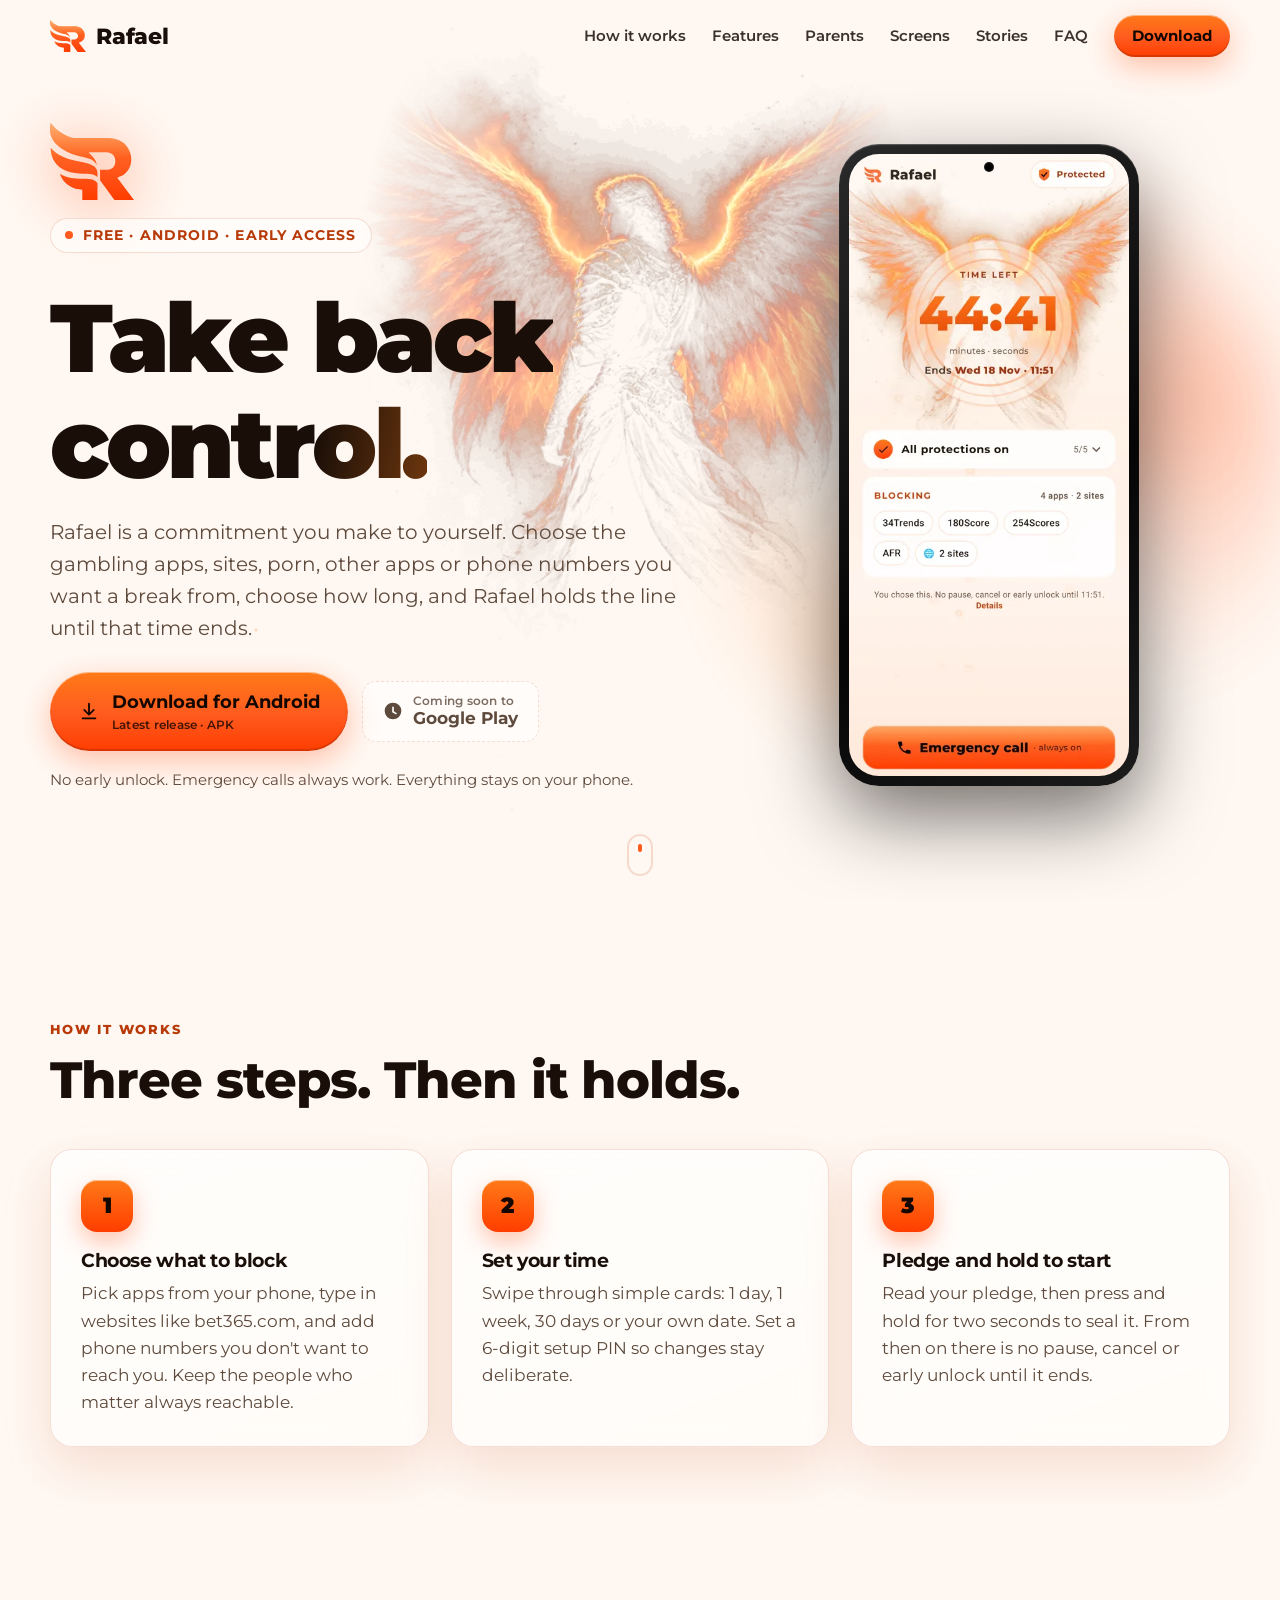
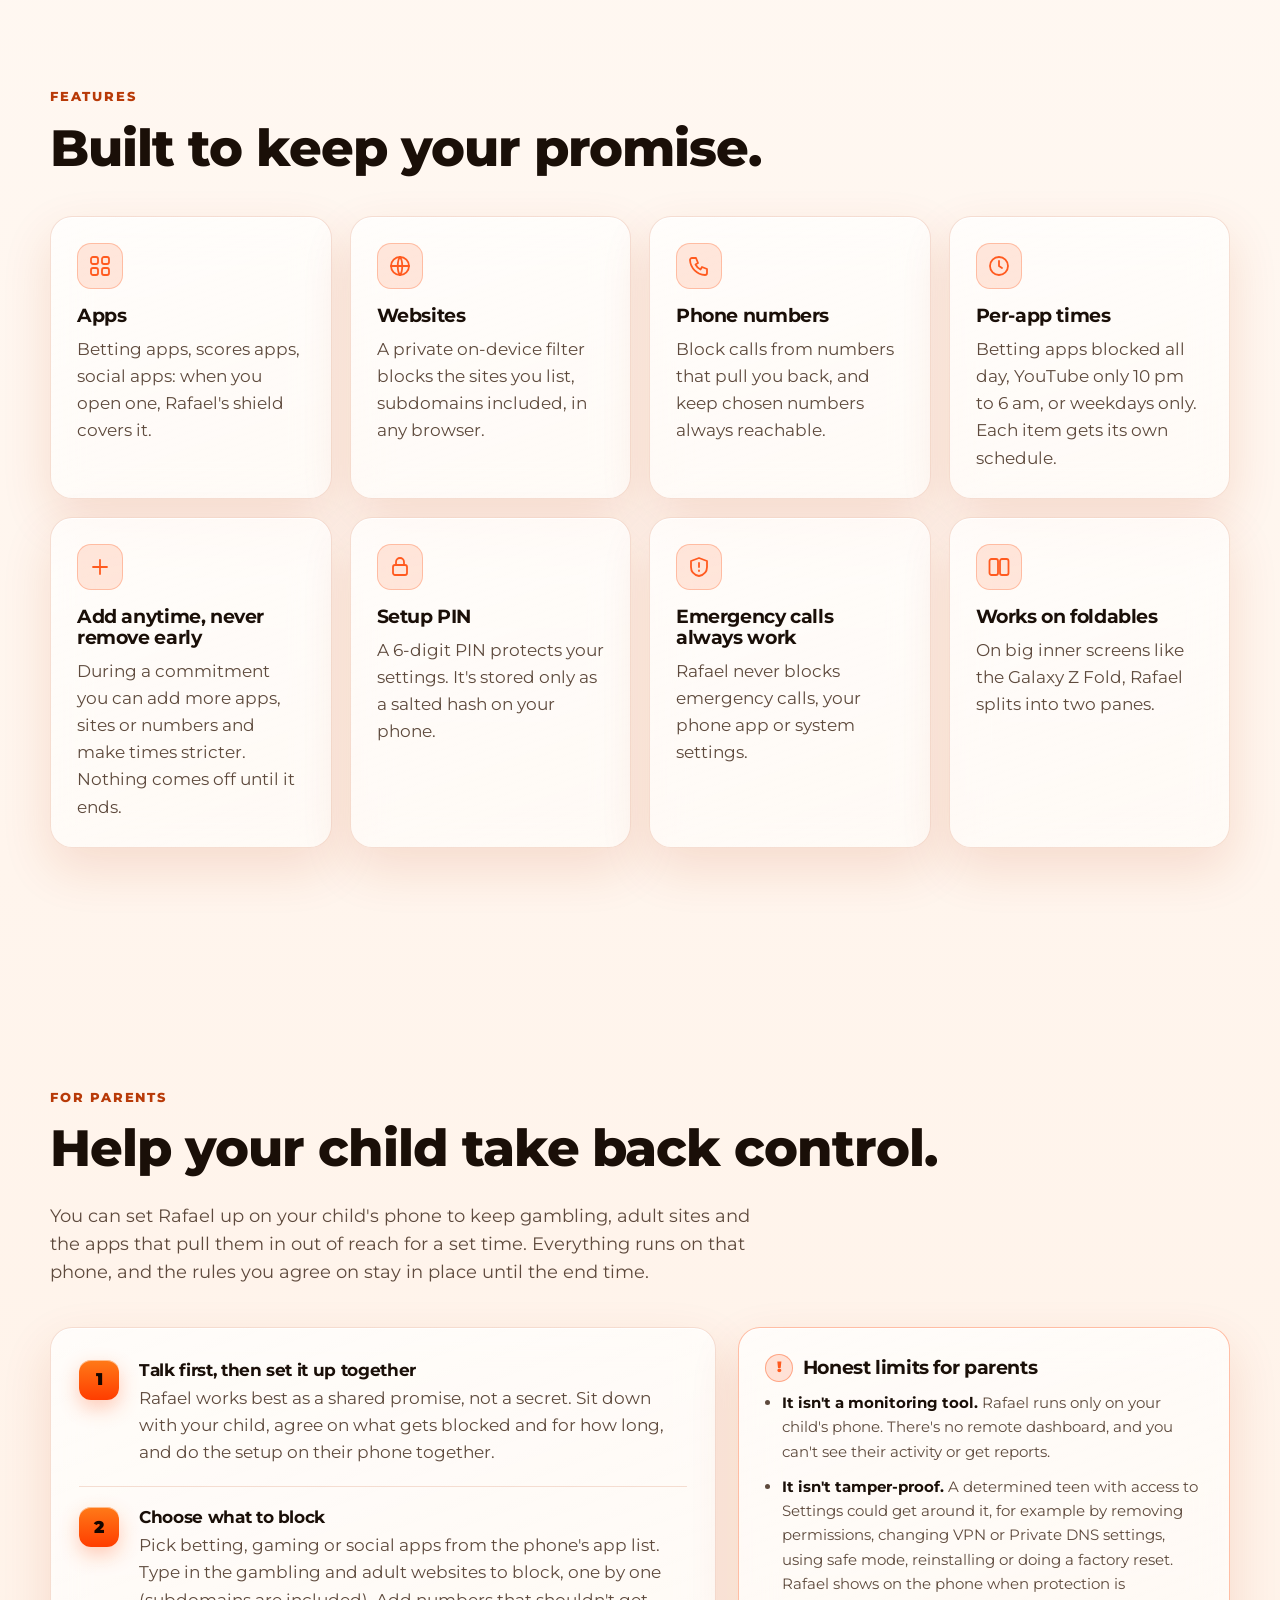
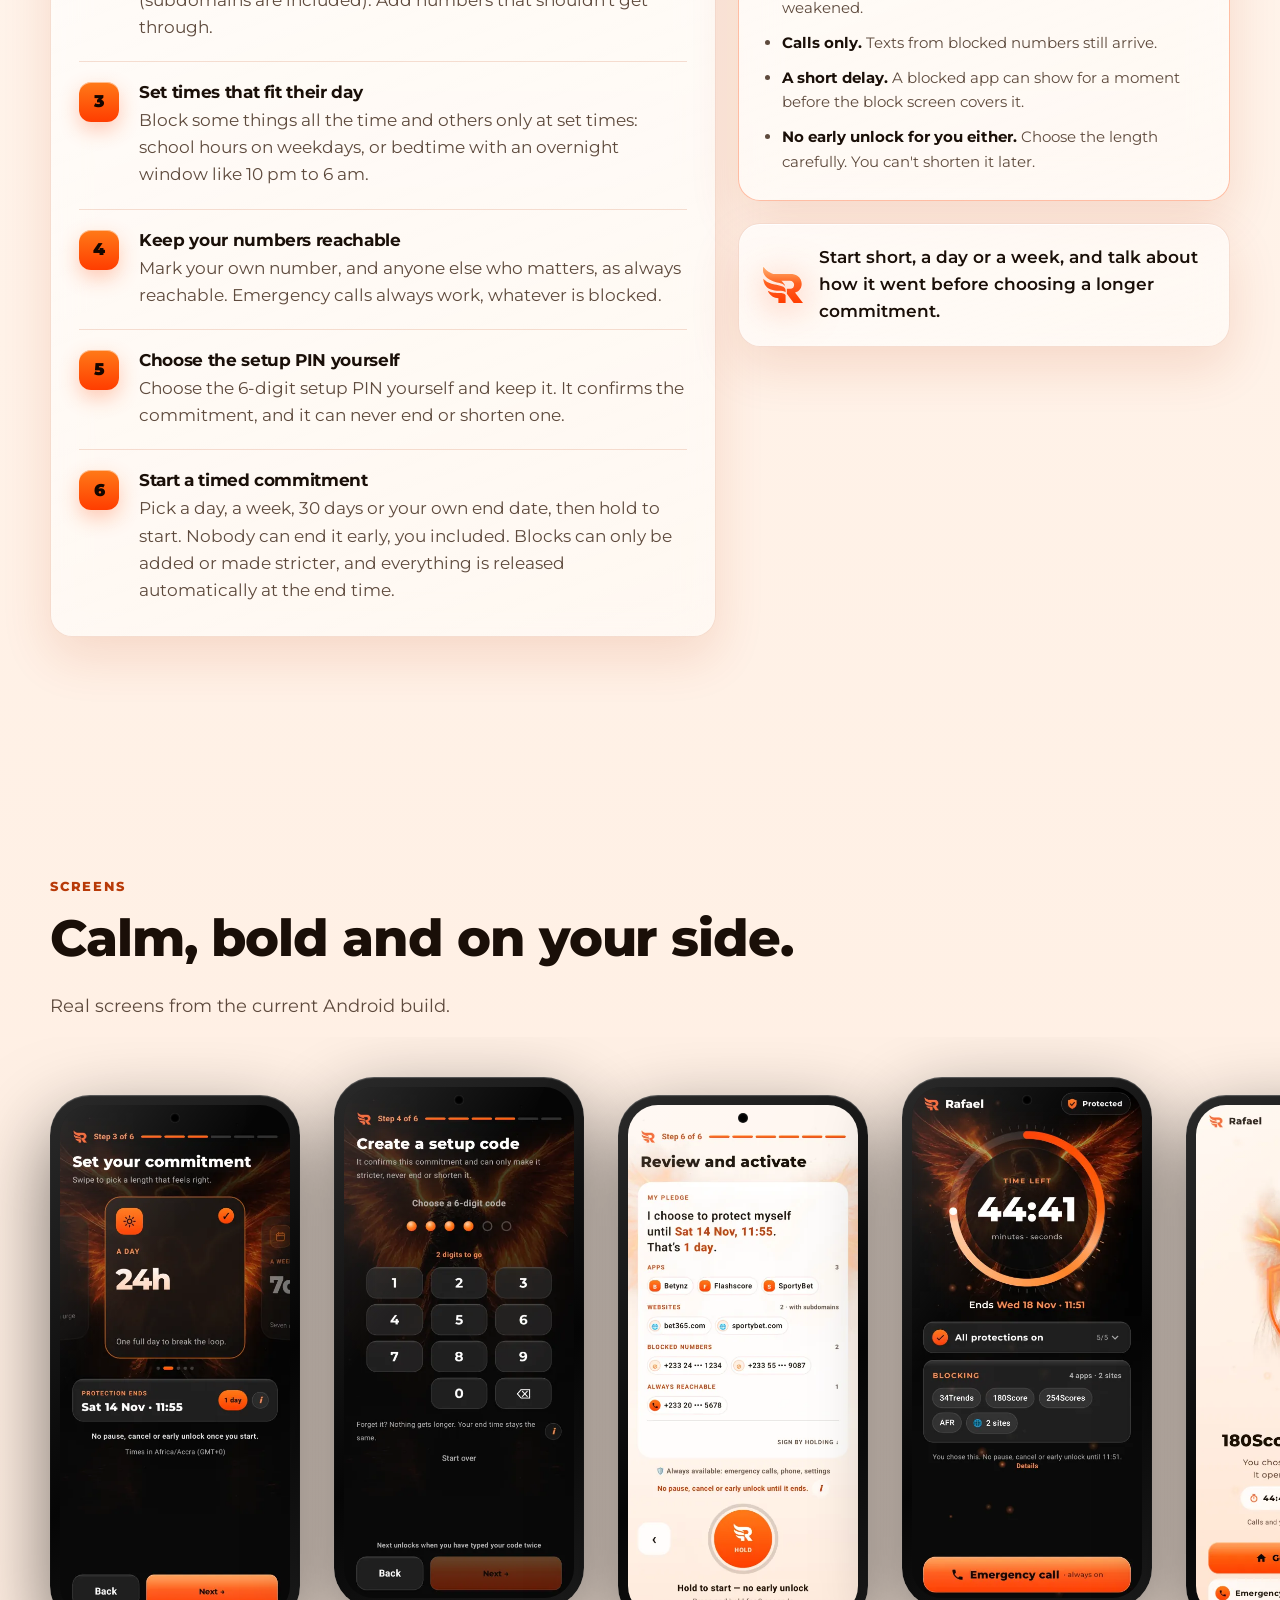
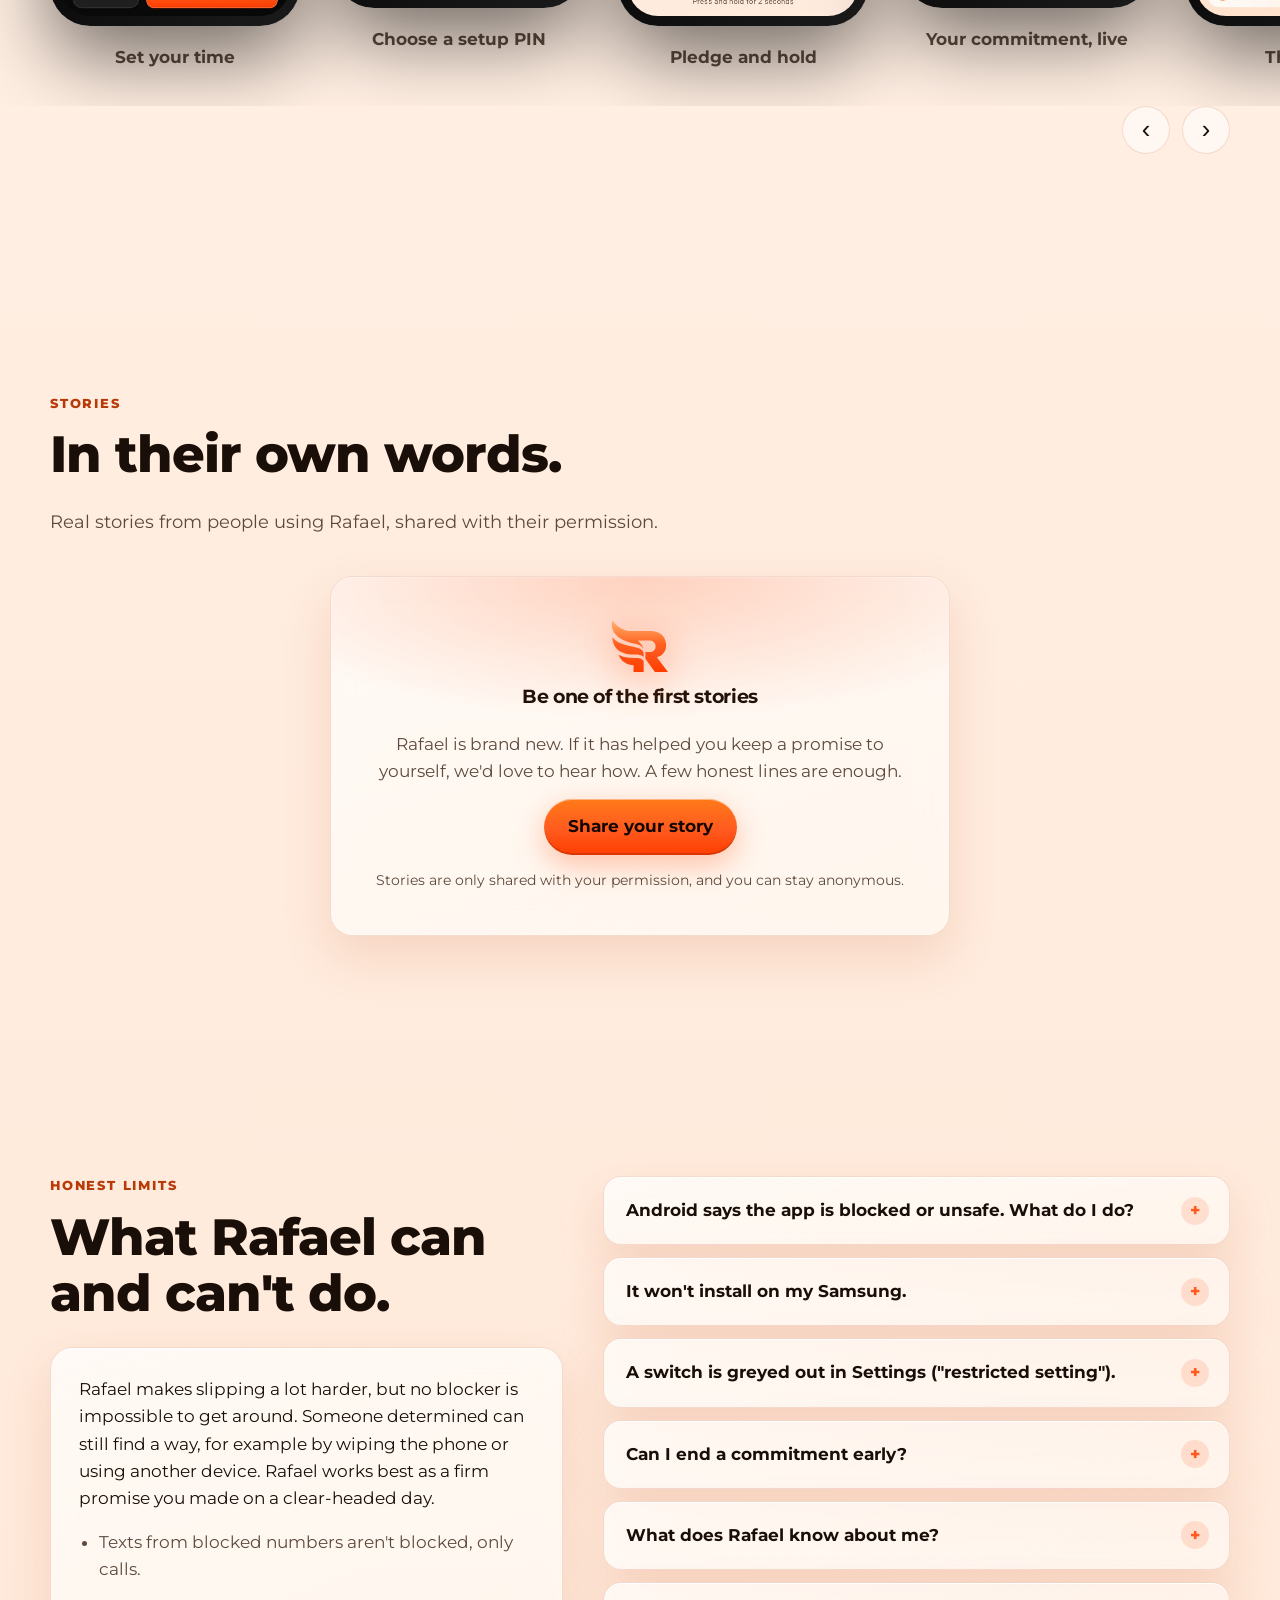
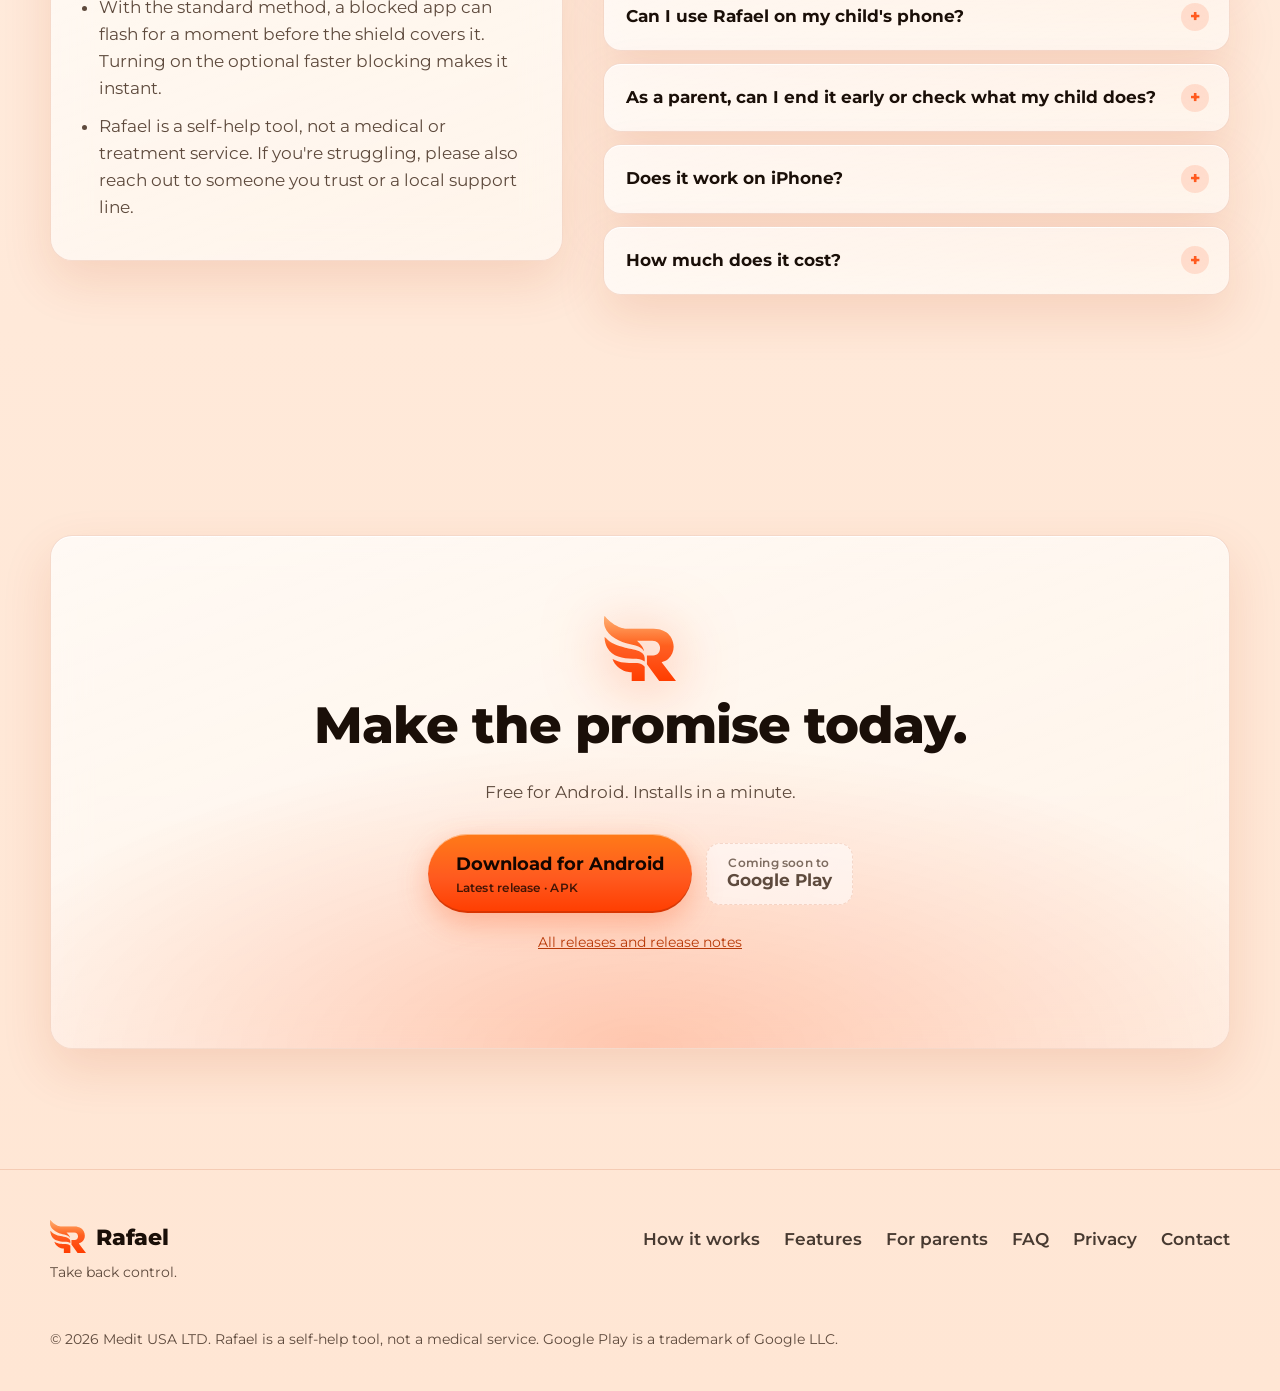
==== commit 8410d8e9: "Add For parents section and parent FAQ; monitor checks use https" ====
--- a/index.html
+++ b/index.html
@@ -50,6 +50,7 @@
         <ul id="nav-links">
           <li><a href="#how">How it works</a></li>
           <li><a href="#features">Features</a></li>
+          <li><a href="#parents">Parents</a></li>
           <li><a href="#gallery">Screens</a></li>
           <li><a href="#stories">Stories</a></li>
           <li><a href="#faq">FAQ</a></li>
@@ -143,6 +144,41 @@
       </div>
     </section>
 
+    <!-- FOR PARENTS -->
+    <section class="section parents" id="parents" aria-labelledby="parents-title">
+      <div class="wrap">
+        <p class="kicker">For parents</p>
+        <h2 id="parents-title">Help your child take back control.</h2>
+        <p class="sub">You can set Rafael up on your child's phone to keep gambling, adult sites and the apps that pull them in out of reach for a set time. Everything runs on that phone, and the rules you agree on stay in place until the end time.</p>
+        <div class="parents-grid">
+          <ol class="glass parent-steps reveal">
+            <li><span class="pnum" aria-hidden="true">1</span><div><h3>Talk first, then set it up together</h3><p>Rafael works best as a shared promise, not a secret. Sit down with your child, agree on what gets blocked and for how long, and do the setup on their phone together.</p></div></li>
+            <li><span class="pnum" aria-hidden="true">2</span><div><h3>Choose what to block</h3><p>Pick betting, gaming or social apps from the phone's app list. Type in the gambling and adult websites to block, one by one (subdomains are included). Add numbers that shouldn't get through.</p></div></li>
+            <li><span class="pnum" aria-hidden="true">3</span><div><h3>Set times that fit their day</h3><p>Block some things all the time and others only at set times: school hours on weekdays, or bedtime with an overnight window like 10 pm to 6 am.</p></div></li>
+            <li><span class="pnum" aria-hidden="true">4</span><div><h3>Keep your numbers reachable</h3><p>Mark your own number, and anyone else who matters, as always reachable. Emergency calls always work, whatever is blocked.</p></div></li>
+            <li><span class="pnum" aria-hidden="true">5</span><div><h3>Choose the setup PIN yourself</h3><p>Choose the 6-digit setup PIN yourself and keep it. It confirms the commitment, and it can never end or shorten one.</p></div></li>
+            <li><span class="pnum" aria-hidden="true">6</span><div><h3>Start a timed commitment</h3><p>Pick a day, a week, 30 days or your own end date, then hold to start. Nobody can end it early, you included. Blocks can only be added or made stricter, and everything is released automatically at the end time.</p></div></li>
+          </ol>
+          <div class="parents-side">
+            <div class="glass parent-limits reveal" role="note" aria-labelledby="parent-limits-title">
+              <h3 id="parent-limits-title"><span class="warn-ico" aria-hidden="true">!</span> Honest limits for parents</h3>
+              <ul>
+                <li><strong>It isn't a monitoring tool.</strong> Rafael runs only on your child's phone. There's no remote dashboard, and you can't see their activity or get reports.</li>
+                <li><strong>It isn't tamper-proof.</strong> A determined teen with access to Settings could get around it, for example by removing permissions, changing VPN or Private DNS settings, using safe mode, reinstalling or doing a factory reset. Rafael shows on the phone when protection is weakened.</li>
+                <li><strong>Calls only.</strong> Texts from blocked numbers still arrive.</li>
+                <li><strong>A short delay.</strong> A blocked app can show for a moment before the block screen covers it.</li>
+                <li><strong>No early unlock for you either.</strong> Choose the length carefully. You can't shorten it later.</li>
+              </ul>
+            </div>
+            <div class="glass parent-tip reveal">
+              <img src="assets/img/mark.svg" alt="" width="44" height="40">
+              <p>Start short, a day or a week, and talk about how it went before choosing a longer commitment.</p>
+            </div>
+          </div>
+        </div>
+      </div>
+    </section>
+
     <!-- GALLERY -->
     <section class="section gallery-section" id="gallery" aria-labelledby="gallery-title">
       <div class="wrap">
@@ -221,6 +257,14 @@
             <p>Nothing leaves your phone. There's no account, no sign-up, no ads and no analytics. Your lists, schedules and PIN hash are stored on the device only. Read the <a href="privacy.html">privacy policy</a> for the details.</p>
           </details>
           <details class="glass">
+            <summary>Can I use Rafael on my child's phone?</summary>
+            <p>Yes. Set it up together on their phone: choose what to block, set times like school hours or bedtime, keep your number always reachable, and choose the setup PIN yourself. It runs only on that phone, so there's no remote dashboard and no activity reports.</p>
+          </details>
+          <details class="glass">
+            <summary>As a parent, can I end it early or check what my child does?</summary>
+            <p>No to both. Nobody can end a commitment early, parents included. You can only add blocks or make times stricter until it ends. Rafael doesn't record or send anyone your child's activity, so it can't show you what they do.</p>
+          </details>
+          <details class="glass">
             <summary>Does it work on iPhone?</summary>
             <p>Not yet. Rafael is Android first. Google Play is next, then we'll look at iPhone.</p>
           </details>
@@ -259,6 +303,7 @@
         <ul>
           <li><a href="#how">How it works</a></li>
           <li><a href="#features">Features</a></li>
+          <li><a href="#parents">For parents</a></li>
           <li><a href="#faq">FAQ</a></li>
           <li><a href="privacy.html">Privacy</a></li>
           <li><a href="mailto:hello@userafael.com">Contact</a></li>
--- a/styles.css
+++ b/styles.css
@@ -234,6 +234,38 @@
 .footer-grid ul a:hover { opacity: 1; color: var(--accent-text); }
 .footer-fine { grid-column: 1 / -1; margin: 10px 0 0; }
 
+
+/* parents */
+.parents-grid { display: grid; grid-template-columns: 1.15fr .85fr; gap: 22px; margin-top: 40px; align-items: start; }
+.parent-steps { list-style: none; margin: 0; padding: 12px 28px; }
+.parent-steps li { display: grid; grid-template-columns: 44px 1fr; gap: 16px; padding: 20px 0; border-bottom: 1px solid var(--glass-border); }
+.parent-steps li:last-child { border-bottom: 0; }
+.parent-steps h3 { font-size: 1.08rem; margin-bottom: .35em; }
+.parent-steps p { margin: 0; color: var(--muted); }
+.pnum { display: grid; place-items: center; width: 40px; height: 40px; border-radius: 12px; font-weight: 900; color: var(--btn-text);
+  background: linear-gradient(180deg, var(--orange-2), var(--orange-3)); box-shadow: 0 8px 20px rgba(255,90,31,.3), inset 0 1px 0 rgba(255,255,255,.5); }
+.parents-side { display: grid; gap: 22px; position: sticky; top: 92px; }
+.parent-limits { padding: 26px; border-color: rgba(255,90,31,.38); }
+.parent-limits h3 { display: flex; align-items: center; gap: 10px; }
+.warn-ico { display: grid; place-items: center; width: 28px; height: 28px; border-radius: 50%; background: rgba(255,90,31,.16); border: 1px solid rgba(255,90,31,.45); color: var(--orange); font-weight: 900; font-size: .95rem; flex: none; }
+.parent-limits ul { margin: 0; padding-left: 1.1em; color: var(--muted); font-size: .95rem; }
+.parent-limits li { margin-bottom: .7em; }
+.parent-limits li:last-child { margin-bottom: 0; }
+.parent-limits strong { color: var(--text); }
+.parent-tip { display: flex; gap: 16px; align-items: center; padding: 20px 24px; }
+.parent-tip img { width: 40px; flex: none; filter: drop-shadow(0 6px 18px rgba(255,90,31,.5)); }
+.parent-tip p { margin: 0; font-weight: 600; }
+@media (max-width: 1000px) {
+  .parents-grid { grid-template-columns: 1fr; }
+  .parents-side { position: static; }
+}
+@media (max-width: 560px) {
+  .parent-steps { padding: 4px 18px; }
+  .parent-steps li { grid-template-columns: 36px 1fr; gap: 12px; }
+  .pnum { width: 34px; height: 34px; border-radius: 10px; }
+  .parent-limits { padding: 20px 18px; }
+}
+
 /* reveal */
 .reveal { opacity: 1; }
 .js .reveal { opacity: 0; transform: translateY(26px); transition: opacity .8s ease, transform .8s cubic-bezier(.2,.7,.2,1); }
